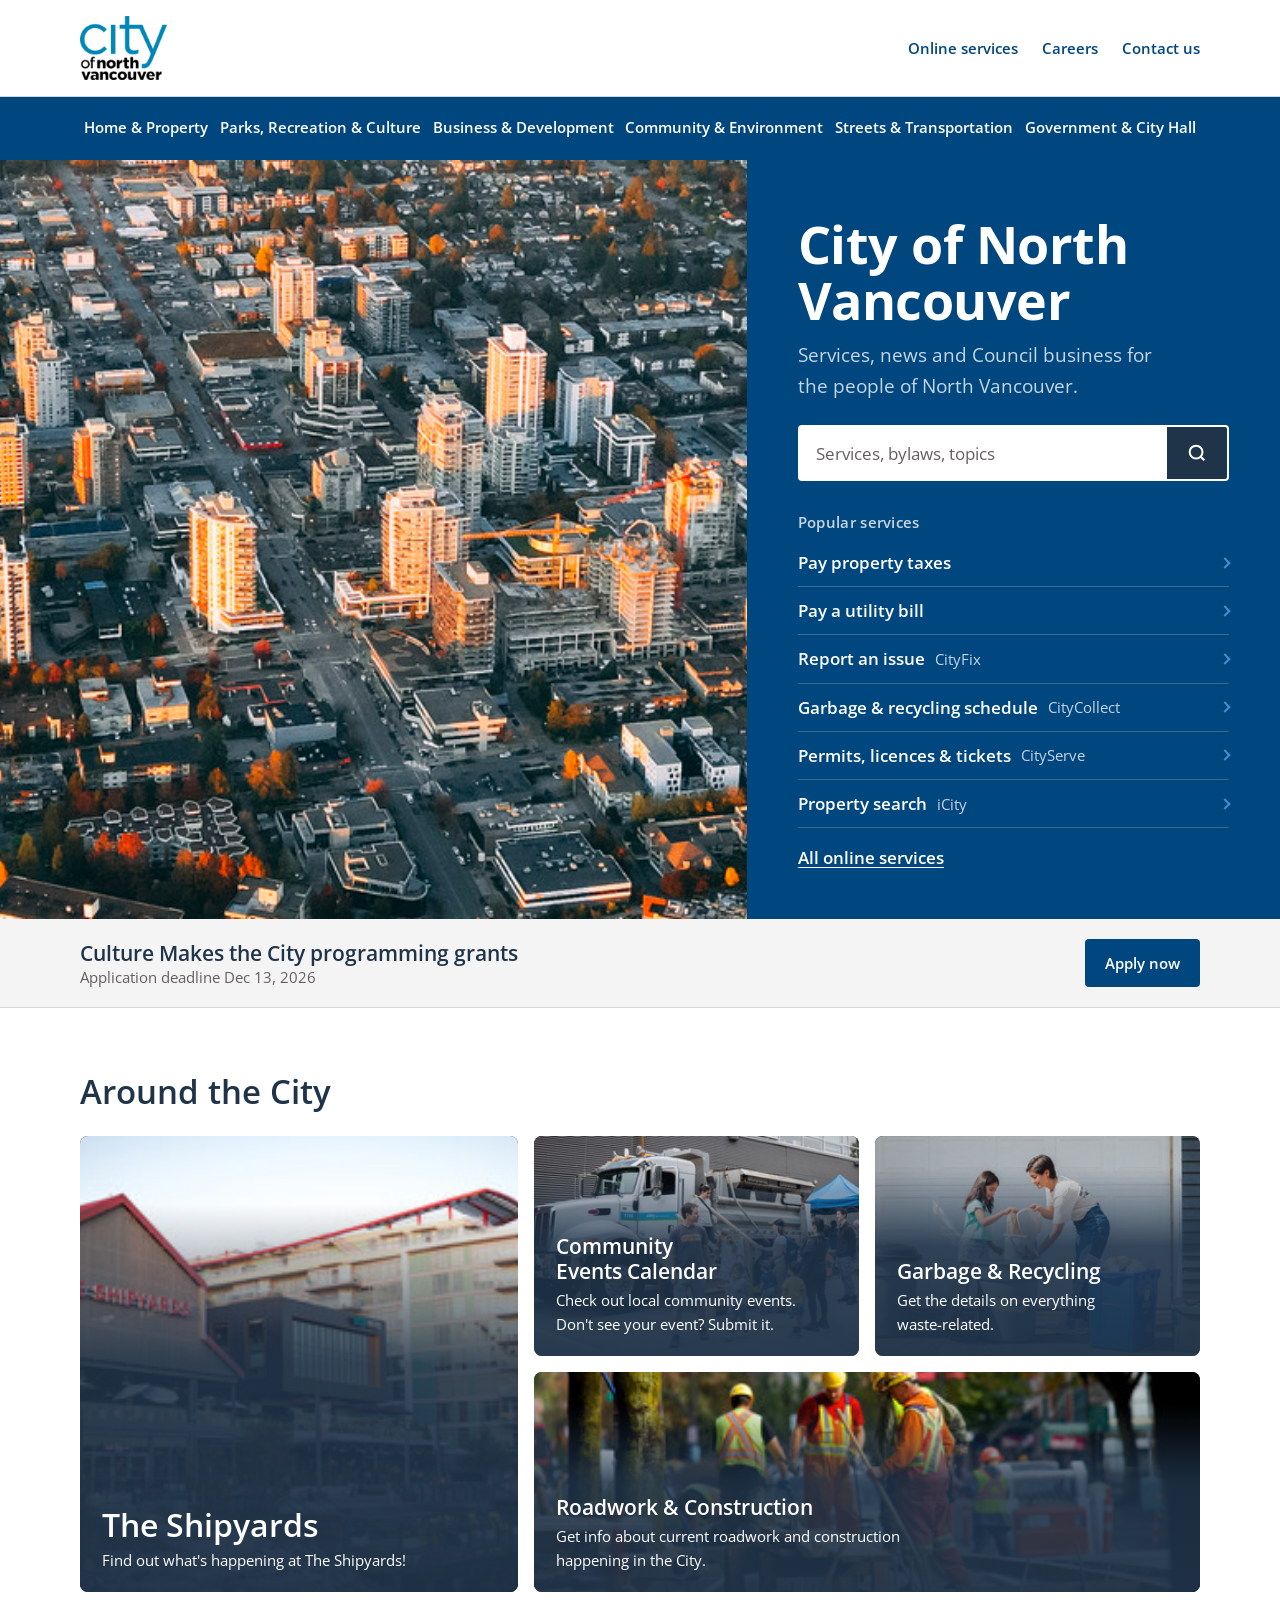
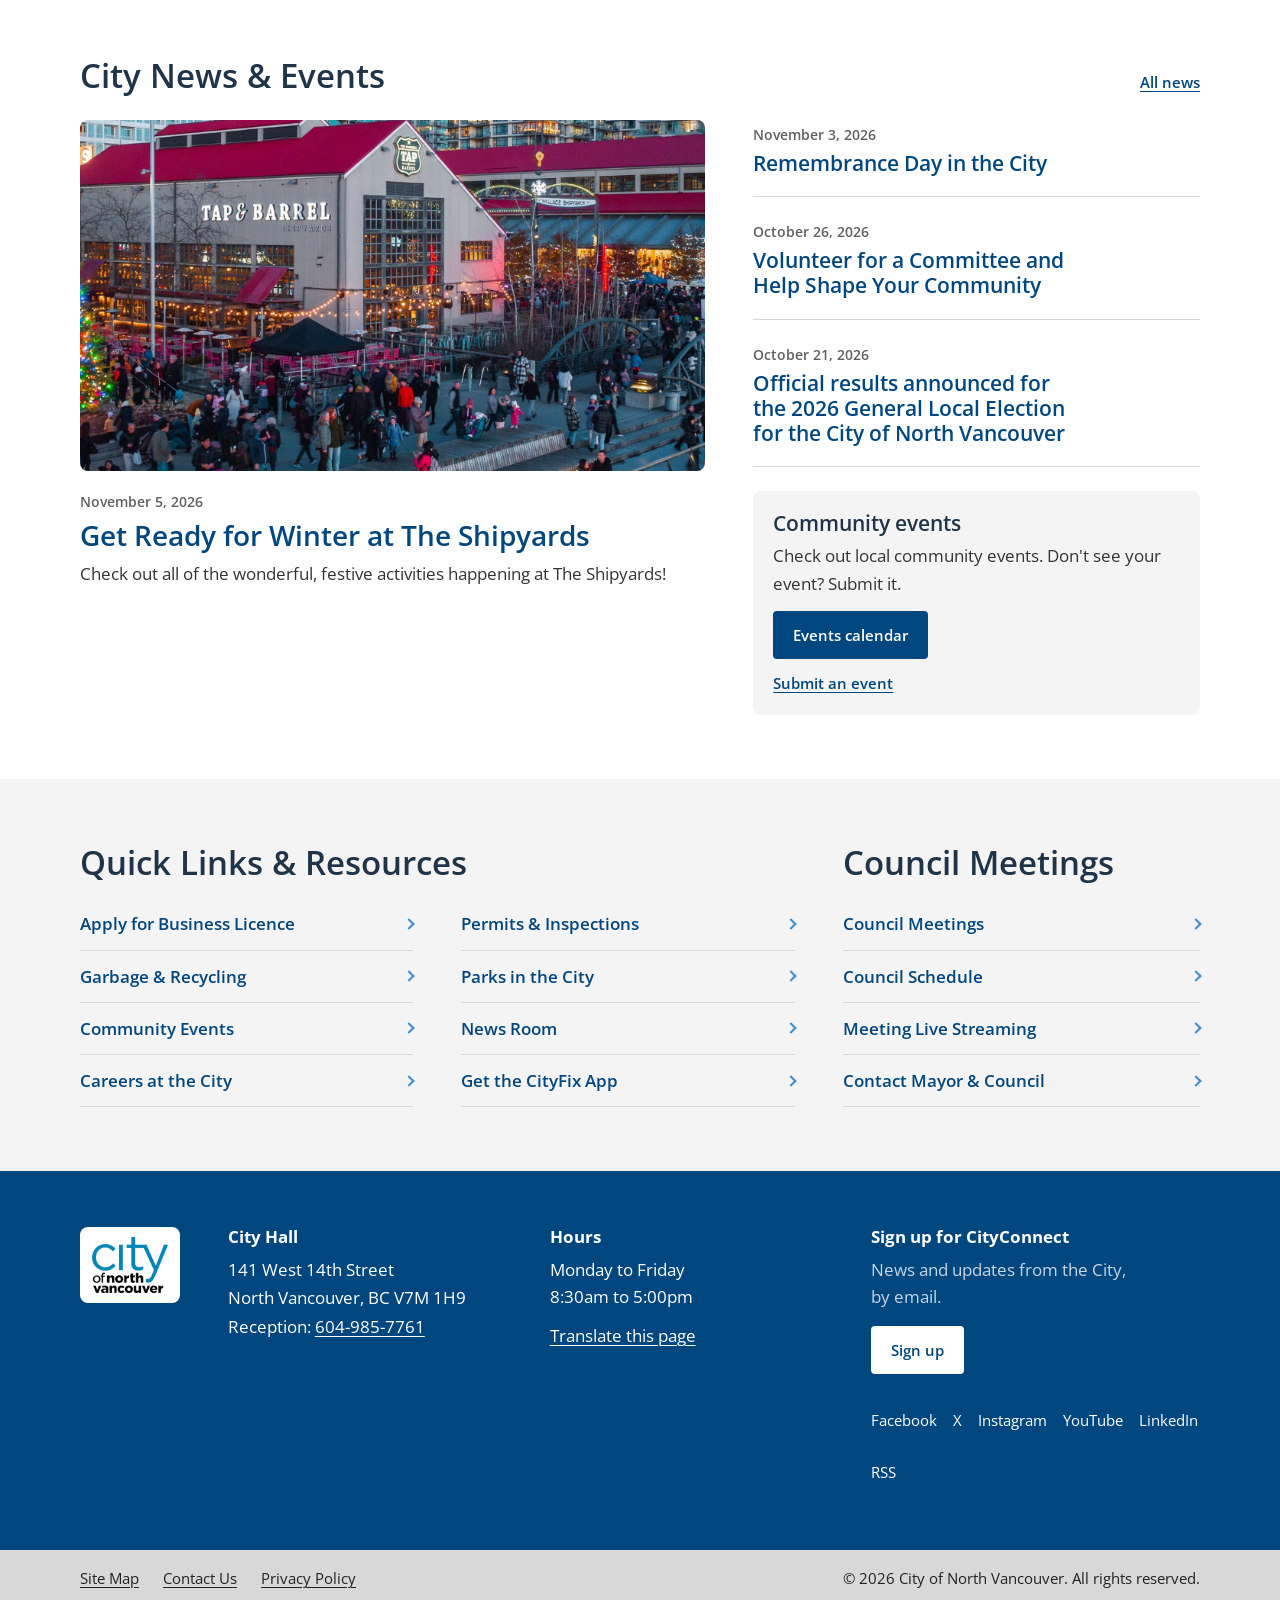
==== prototypes/homepage.html @ 9fcd5dc6 "Homepage refresh prototype, Variant B: the City's own photography at full size (split hero, photo mo" ====
<!DOCTYPE html>
<html lang="en">
<head>
<!-- stardust:provenance
{
  "writtenBy": "stardust:prototype (render via impeccable craft → new-work, established world)",
  "writtenAt": "2026-11-16T21:25:00Z",
  "page": "index",
  "variant": "B",
  "againstDirection": "stardust/direction.md (Active 2026-11-16T21:02:00Z)",
  "againstDesign": "DESIGN-B.md / DESIGN-B.json",
  "shapeBrief": "stardust/prototypes/index-B-shape.md",
  "fidelity": "quick",
  "surprise": "low",
  "capturedSourceLineage": ["header: systemComponents[kind=header]", "hero: #banners slide 3 (aerial)", "featured: #banners slide 1 (grant banner, as text)", "service-router: direction-authorized new (improvement 1)", "around-the-city: #phcontent_0_ctl01_rptFeatures", "news-events: City News & Events list", "links: Quick Links & Resources + Council Meetings", "footer: systemComponents[kind=footer]"],
  "reflexRejectAudit": { "bypassed": "Mode A: Open Sans pinned from the captured surface" },
  "unsourcedContent": [],
  "signatureElements": [],
  "finishReview": { "round": 1, "fixesApplied": ["mobile: services above grants call-out", "single homepage search", "hero 420px"] },
  "copyCadenceBypass": { "rules": ["em-dash-overuse"], "basis": "grant call-out and footer copy are captured-verbatim" }
}
-->
<meta charset="UTF-8">
<meta name="viewport" content="width=device-width, initial-scale=1">
<title>City of North Vancouver</title>
<link rel="icon" href="[data-uri]">
<meta name="description" content="Official website of the City of North Vancouver, British Columbia, Canada.">
<link rel="preconnect" href="https://fonts.googleapis.com">
<link rel="preconnect" href="https://fonts.gstatic.com" crossorigin>
<link rel="stylesheet" href="https://fonts.googleapis.com/css2?family=Open+Sans:wght@400;600;700&display=swap">
<style>
:root {
  --heading-font-family: 'Open Sans', 'Helvetica Neue', Arial, sans-serif;
  --body-font-family: 'Open Sans', 'Helvetica Neue', Arial, sans-serif;
  --heading-xxl: 52px;
  --heading-xl: 41.5px;
  --heading-lg: 33px;
  --heading-md: 21px;
  --body: 17px;
  --body-sm: 15px;
  --line-height-heading: 1.2;
  --line-height-body: 1.6;
  --color-bg: #ffffff;
  --color-fg: #333333;
  --color-accent: #00467f;
  --spacing-xs: 4px;
  --spacing-sm: 8px;
  --spacing-md: 16px;
  --spacing-lg: 24px;
  --spacing-xl: 48px;
  --spacing-2xl: 64px;
  --section-padding: 64px;
  --max-width: 1200px;
  --radius: 8px;

  --cnv-blue: #438ece;
  --cnv-navy: #00467f;
  --ink: #1f3349;
  --muted: #645f5f;
  --rule: #d8d8d8;
  --mist: #f4f4f4;
  --harbour: #c7d6e3;
  --radius-sm: 4px;
  --gutter: clamp(16px, 4vw, 40px);
  --shadow-card: 0 1px 2px rgb(31 51 73 / 0.08), 0 6px 20px rgb(31 51 73 / 0.08);
  --focus: 3px solid #438ece;
}

*, *::before, *::after { box-sizing: border-box; }
html { -webkit-text-size-adjust: 100%; }
body {
  margin: 0;
  font-family: var(--body-font-family);
  font-size: var(--body);
  line-height: var(--line-height-body);
  color: var(--color-fg);
  background: var(--color-bg);
}
img { max-width: 100%; height: auto; display: block; }
a { color: var(--cnv-navy); text-underline-offset: 3px; text-decoration-thickness: 1px; }
a:hover { text-decoration-color: var(--cnv-blue); text-decoration-thickness: 2px; }
:focus-visible { outline: var(--focus); outline-offset: 2px; }
h1, h2, h3 { font-family: var(--heading-font-family); color: var(--ink); line-height: var(--line-height-heading); margin: 0; text-wrap: balance; }
h2 { font-size: clamp(28px, 1.4rem + 1.4vw, var(--heading-lg)); font-weight: 600; }
h3 { font-size: clamp(19px, 1.1rem + 0.4vw, var(--heading-md)); font-weight: 600; }
p { margin: 0; text-wrap: pretty; }
.wrap { max-width: var(--max-width); margin: 0 auto; padding: 0 var(--gutter); }
.visually-hidden { position: absolute; width: 1px; height: 1px; overflow: hidden; clip: rect(0 0 0 0); white-space: nowrap; }

.ds-nav-burger { display: none; }
.featured-m { display: none; }

/* skip link */
.skip { position: absolute; left: 16px; top: -60px; background: var(--cnv-navy); color: #fff; padding: 12px 16px; border-radius: var(--radius-sm); z-index: 10; font-weight: 600; }
.skip:focus { top: 12px; }

/* header */
.masthead { border-bottom: 1px solid var(--rule); }
.masthead .wrap { display: flex; align-items: center; gap: var(--spacing-lg); min-height: 96px; }
.logo img { height: 64px; width: auto; }
.masthead-search { flex: 1; max-width: 420px; margin-left: auto; display: flex; }
.masthead-search input { flex: 1; min-width: 0; height: 44px; border: 1px solid #8a8a8a; border-right: 0; border-radius: var(--radius-sm) 0 0 var(--radius-sm); padding: 0 14px; font: inherit; font-size: 16px; color: var(--ink); }
.masthead-search button, .search-big button { border: 0; background: var(--cnv-navy); color: #fff; width: 48px; border-radius: 0 var(--radius-sm) var(--radius-sm) 0; display: grid; place-items: center; cursor: pointer; }
.masthead-search button:hover, .search-big button:hover { background: var(--ink); }
.utility { display: flex; gap: var(--spacing-lg); list-style: none; margin: 0 0 0 auto; padding: 0; font-size: var(--body-sm); font-weight: 600; }
.utility a { text-decoration: none; }
.utility a:hover { text-decoration: underline; }
.navbar { background: var(--cnv-navy); }
.navbar ul { list-style: none; margin: 0 auto; padding: 0 var(--gutter); max-width: var(--max-width); display: flex; justify-content: space-between; }
.navbar a { display: block; color: #fff; text-decoration: none; font-size: 15px; font-weight: 600; padding: 18px 4px; border-bottom: 3px solid transparent; }
.navbar a:hover, .navbar a:focus-visible { border-bottom-color: var(--cnv-blue); }
.navbar a:focus-visible { outline-color: #fff; outline-offset: -3px; }

/* hero */
.hero { position: relative; min-height: 420px; display: grid; align-items: end; color: #fff; isolation: isolate; }
.hero > img { position: absolute; inset: 0; width: 100%; height: 100%; object-fit: cover; z-index: -2; }
.hero::before { content: ""; position: absolute; inset: 0; z-index: -1; background: linear-gradient(90deg, rgb(31 51 73 / 0.92) 0%, rgb(31 51 73 / 0.78) 38%, rgb(31 51 73 / 0.1) 75%), linear-gradient(0deg, rgb(31 51 73 / 0.55), transparent 45%); }
.hero .wrap { width: 100%; padding-block: 72px 48px; display: grid; grid-template-columns: minmax(0, 600px) 1fr; gap: var(--spacing-xl); align-items: end; }
.hero h1 { color: #fff; font-size: clamp(36px, 1.4rem + 3.6vw, var(--heading-xxl)); font-weight: 700; letter-spacing: -0.01em; line-height: 1.08; }
.hero .lede { font-size: 21px; line-height: 1.5; margin-top: var(--spacing-md); max-width: 34ch; }
.featured { justify-self: end; background: #fff; color: var(--color-fg); border-radius: var(--radius); padding: var(--spacing-lg); max-width: 360px; box-shadow: var(--shadow-card); }
.featured h2 { font-size: 21px; }
.featured p { margin-top: var(--spacing-sm); font-size: var(--body-sm); color: var(--muted); }
.btn { display: inline-flex; align-items: center; gap: 8px; min-height: 48px; padding: 12px 20px; background: var(--cnv-navy); color: #fff; font-weight: 600; font-size: 15px; text-decoration: none; border-radius: var(--radius-sm); }
.btn:hover { background: var(--ink); color: #fff; text-decoration: none; }
.featured .btn { margin-top: var(--spacing-md); }

/* sections */
.section { padding-block: var(--section-padding); }
.section-head { display: flex; align-items: baseline; justify-content: space-between; gap: var(--spacing-md); margin-bottom: var(--spacing-lg); flex-wrap: wrap; }
.section-head a { font-weight: 600; font-size: var(--body-sm); }

/* service router */
.services { padding-bottom: 32px; }
.services-grid { display: grid; grid-template-columns: minmax(0, 5fr) minmax(0, 7fr); gap: var(--spacing-xl); align-items: start; }
.services h2 { font-size: clamp(28px, 1.4rem + 1.4vw, var(--heading-lg)); }
.services .intro { margin-top: var(--spacing-sm); color: var(--muted); }
.search-big { display: flex; margin-top: var(--spacing-lg); }
.search-big label { display: block; }
.search-big input { flex: 1; min-width: 0; height: 56px; border: 2px solid var(--cnv-navy); border-right: 0; border-radius: var(--radius-sm) 0 0 var(--radius-sm); padding: 0 16px; font: inherit; color: var(--ink); }
.search-big input::placeholder { color: var(--muted); }
.search-big button { width: 64px; }
.all-services { display: inline-block; margin-top: var(--spacing-md); font-weight: 600; }
.tiles { list-style: none; margin: 0; padding: 0; display: grid; grid-template-columns: repeat(3, minmax(0, 1fr)); gap: 12px; }
.tiles a { display: flex; flex-direction: column; gap: 10px; height: 100%; min-height: 112px; padding: 16px; border: 1px solid var(--rule); border-radius: var(--radius); text-decoration: none; color: var(--ink); font-weight: 600; line-height: 1.35; transition: border-color .15s ease-out, box-shadow .15s ease-out; }
.tiles a:hover { border-color: var(--cnv-blue); box-shadow: var(--shadow-card); }
.tiles svg { width: 32px; height: 32px; stroke: var(--cnv-blue); flex: none; }
.tiles small { display: block; font-weight: 400; color: var(--muted); font-size: 14px; margin-top: 2px; }

/* cards */
.cards { list-style: none; margin: 0; padding: 0; display: grid; grid-template-columns: repeat(4, minmax(0, 1fr)); gap: var(--spacing-lg); }
.card { position: relative; }
.card img { aspect-ratio: 3 / 2; width: 100%; object-fit: cover; border-radius: var(--radius); }
.card h3 { margin-top: var(--spacing-md); }
.card h3 a { text-decoration: none; color: var(--ink); }
.card h3 a::after { content: ""; position: absolute; inset: 0; }
.card:hover h3 a { text-decoration: underline; text-decoration-color: var(--cnv-blue); }
.card:hover img { filter: brightness(1.05); }
.card p { margin-top: 6px; font-size: var(--body-sm); color: var(--muted); }
.card:has(a:focus-visible) { outline: var(--focus); outline-offset: 6px; border-radius: var(--radius); }
.card a:focus-visible { outline: none; }

/* news */
.news-grid { display: grid; grid-template-columns: minmax(0, 2fr) minmax(0, 1fr); gap: var(--spacing-xl); }
.news { list-style: none; margin: 0; padding: 0; }
.news li { padding-block: 20px; border-top: 1px solid var(--rule); }
.news li:last-child { border-bottom: 1px solid var(--rule); }
.news time { font-size: 14px; color: var(--muted); font-weight: 600; }
.news h3 { margin-top: 4px; }
.news h3 a { text-decoration: none; }
.news h3 a:hover { text-decoration: underline; text-decoration-color: var(--cnv-blue); }
.news p { margin-top: 6px; color: var(--color-fg); }
.events { background: var(--mist); border-radius: var(--radius); padding: var(--spacing-lg); align-self: start; }
.events img { aspect-ratio: 3 / 2; object-fit: cover; border-radius: var(--radius-sm); margin-bottom: var(--spacing-md); }
.events p { margin-top: var(--spacing-sm); }
.events .btn { margin-top: var(--spacing-md); }
.events .secondary { display: block; margin-top: 12px; font-weight: 600; font-size: var(--body-sm); }

/* links band */
.links { background: var(--mist); }
.links-grid { display: grid; grid-template-columns: minmax(0, 2fr) minmax(0, 1fr); gap: var(--spacing-xl); }
.linklist { list-style: none; margin: var(--spacing-md) 0 0; padding: 0; display: grid; gap: 0 var(--spacing-xl); }
.linklist.two { grid-template-columns: 1fr 1fr; }
.linklist a { display: flex; justify-content: space-between; align-items: center; gap: 12px; padding: 12px 0; border-bottom: 1px solid var(--rule); text-decoration: none; font-weight: 600; min-height: 48px; }
.linklist a::after { content: ""; width: 8px; height: 8px; border-right: 2px solid var(--cnv-blue); border-top: 2px solid var(--cnv-blue); transform: rotate(45deg); flex: none; }
.linklist a:hover { text-decoration: underline; text-decoration-color: var(--cnv-blue); }

/* footer */
.site-footer { background: var(--cnv-navy); color: #fff; }
.site-footer a { color: #fff; }
.footer-main { display: grid; grid-template-columns: auto 1fr 1fr 1.2fr; gap: var(--spacing-xl); padding-block: 56px; align-items: start; }
.footer-logo { background: #fff; border-radius: var(--radius); padding: 10px 12px; display: inline-block; }
.footer-logo img { height: 56px; width: auto; }
.site-footer h2 { color: #fff; font-size: 17px; font-weight: 700; margin-bottom: var(--spacing-sm); }
.site-footer address { font-style: normal; line-height: 1.7; }
.site-footer .harbour { color: var(--harbour); }
.cityconnect p { margin-bottom: var(--spacing-md); color: var(--harbour); }
.site-footer .btn-light { background: #fff; color: var(--cnv-navy); }
.site-footer .btn-light:hover { background: var(--harbour); color: var(--ink); }
.social { list-style: none; margin: var(--spacing-lg) 0 0; padding: 0; display: flex; flex-wrap: wrap; gap: 8px 16px; font-size: var(--body-sm); }
.social a { text-decoration: none; display: inline-flex; min-height: 44px; align-items: center; }
.social a:hover { text-decoration: underline; }
.legal { background: var(--rule); color: #222; font-size: var(--body-sm); }
.legal .wrap { display: flex; justify-content: space-between; gap: var(--spacing-md); flex-wrap: wrap; padding-block: 16px; }
.legal ul { list-style: none; margin: 0; padding: 0; display: flex; gap: var(--spacing-lg); flex-wrap: wrap; }
.legal a { color: #222; }

/* ===== Variant B: photography-led composition ===== */
.hero-split { display: grid; grid-template-columns: minmax(0, 7fr) minmax(0, 5fr); min-height: 600px; }
.hero-photo { margin: 0; position: relative; overflow: hidden; }
.hero-photo img { position: absolute; inset: 0; width: 100%; height: 100%; object-fit: cover; object-position: 55% 50%; }
.hero-panel { background: var(--cnv-navy); color: #fff; padding: 56px clamp(24px, 4vw, 64px) 48px; display: flex; flex-direction: column; }
.hero-panel h1 { color: #fff; font-size: clamp(34px, 1.2rem + 2.8vw, var(--heading-xxl)); font-weight: 700; letter-spacing: -0.01em; line-height: 1.08; }
.hero-panel .lede { margin-top: 12px; font-size: 19px; color: var(--harbour); max-width: 34ch; }
.search-big.on-navy input { border-color: #fff; }
.search-big.on-navy button { background: var(--ink); box-shadow: inset 0 0 0 2px #fff; }
.search-big.on-navy button:hover { background: #000; }
.hero-panel a:focus-visible, .hero-panel button:focus-visible, .hero-panel input:focus-visible { outline-color: #fff; }
.panel-h { color: var(--harbour); font-size: 15px; font-weight: 600; letter-spacing: 0.02em; margin-top: 32px; }
.panel-list { list-style: none; margin: 8px 0 0; padding: 0; }
.panel-list a { display: flex; align-items: center; gap: 10px; min-height: 48px; padding: 10px 0; border-bottom: 1px solid rgb(255 255 255 / 0.2); color: #fff; text-decoration: none; font-weight: 600; }
.panel-list a::after { content: ""; margin-left: auto; width: 8px; height: 8px; border-right: 2px solid var(--cnv-blue); border-top: 2px solid var(--cnv-blue); transform: rotate(45deg); flex: none; }
.panel-list a:hover { text-decoration: underline; }
.panel-list span { font-weight: 400; color: var(--harbour); font-size: 15px; }
.panel-all { color: #fff; margin-top: 16px; font-weight: 600; }
.featured-band { background: var(--mist); border-bottom: 1px solid var(--rule); }
.featured-band .wrap { display: flex; align-items: center; justify-content: space-between; gap: var(--spacing-lg); padding-block: 20px; flex-wrap: wrap; }
.featured-band h2 { font-size: 21px; }
.featured-band h2 span { display: block; font-size: 15px; font-weight: 400; color: var(--muted); margin-top: 2px; }
.mosaic { list-style: none; margin: 0; padding: 0; display: grid; grid-template-columns: 1.35fr 1fr 1fr; grid-template-rows: repeat(2, minmax(220px, auto)); gap: 16px; }
.tile { position: relative; border-radius: var(--radius); overflow: hidden; background: var(--ink); min-height: 220px; display: flex; align-items: flex-end; isolation: isolate; }
.tile-lg { grid-row: span 2; }
.tile:nth-child(4) { grid-column: 2 / span 2; }
.tile img { position: absolute; inset: 0; width: 100%; height: 100%; object-fit: cover; z-index: -2; transition: transform .6s cubic-bezier(0.16, 1, 0.3, 1); }
.tile::before { content: ""; position: absolute; inset: 0; z-index: -1; background: linear-gradient(0deg, rgb(31 51 73 / 0.94) 0%, rgb(31 51 73 / 0.86) 50%, rgb(31 51 73 / 0) 85%); }
.tile:hover img { transform: scale(1.04); }
.tile-text { position: relative; padding: 20px 22px; color: #fff; max-width: 46ch; }
.tile h3 { color: #fff; }
.tile-lg h3 { font-size: clamp(24px, 1.2rem + 1vw, 33px); }
.tile h3 a { color: #fff; text-decoration: none; }
.tile h3 a::after { content: ""; position: absolute; inset: 0; }
.tile:hover h3 a { text-decoration: underline; }
.tile p { margin-top: 4px; font-size: 15px; color: #fff; }
.tile:has(a:focus-visible) { outline: var(--focus); outline-offset: 4px; }
.tile a:focus-visible { outline: none; }
.news-b { display: grid; grid-template-columns: minmax(0, 7fr) minmax(0, 5fr); gap: var(--spacing-xl); }
.lead img { aspect-ratio: 16 / 9; width: 100%; object-fit: cover; border-radius: var(--radius); margin-bottom: 16px; }
.lead time, .news-b time { font-size: 14px; color: var(--muted); font-weight: 600; }
.lead h3 { font-size: clamp(24px, 1.2rem + 0.8vw, 28px); margin-top: 4px; }
.lead h3 a { text-decoration: none; }
.lead h3 a:hover { text-decoration: underline; text-decoration-color: var(--cnv-blue); }
.lead p { margin-top: 8px; }
.news-side .news li:first-child { padding-top: 0; border-top: 0; }
.events-b { margin-top: 24px; padding: 20px; background: var(--mist); border-radius: var(--radius); }
.events-b p { margin-top: 6px; }
.events-b .btn { margin-top: 14px; }
.events-b .secondary { display: block; margin-top: 12px; font-weight: 600; font-size: var(--body-sm); }
.links-b { display: grid; grid-template-columns: minmax(0, 2fr) minmax(0, 1fr); gap: var(--spacing-xl); }
@media (max-width: 1024px) {
  .hero-split { grid-template-columns: 1fr 1fr; }
}
@media (max-width: 899px) {
  .hero-split { grid-template-columns: 1fr; min-height: 0; }
  .hero-photo { aspect-ratio: 16 / 9; }
  .mosaic { grid-template-columns: 1fr 1fr; grid-template-rows: none; }
  .tile-lg { grid-row: auto; grid-column: 1 / -1; min-height: 300px; }
  .tile:nth-child(4) { grid-column: auto; }
  .news-b, .links-b { grid-template-columns: 1fr; }
}
@media (max-width: 599px) {
  .hero-photo { aspect-ratio: auto; height: 220px; }
  .hero-panel { padding: 32px var(--gutter); }
  .mosaic { grid-template-columns: 1fr; }
  .tile, .tile-lg { min-height: 240px; }
}

/* tablet */
@media (max-width: 1024px) {
  .cards { grid-template-columns: repeat(2, minmax(0, 1fr)); }
  .services-grid { grid-template-columns: 1fr; gap: var(--spacing-lg); }
  .footer-main { grid-template-columns: 1fr 1fr; }
}
@media (max-width: 899px) {
  :root { --section-padding: 48px; }
  .masthead .wrap { min-height: 72px; flex-wrap: wrap; }
  .logo img { height: 52px; }
  .utility, .masthead-search { display: none; }
  .ds-nav-burger { display: inline-flex; margin-left: auto; align-items: center; gap: 8px; min-height: 44px; padding: 8px 14px; border: 2px solid var(--cnv-navy); background: #fff; color: var(--cnv-navy); font: 600 15px var(--body-font-family); border-radius: var(--radius-sm); cursor: pointer; }
  .navbar { display: none; }
  .navbar.is-open { display: block; }
  .navbar ul { flex-direction: column; padding: 0; }
  .navbar a { padding: 14px var(--gutter); border-bottom: 1px solid rgb(255 255 255 / 0.15); }
  .navbar .utility-m { display: block; }
  .hero .wrap { grid-template-columns: 1fr; }
  .featured { justify-self: start; }
  .news-grid, .links-grid { grid-template-columns: 1fr; }
}
.navbar .utility-m { display: none; }
.navbar .utility-m a { font-weight: 400; background: rgb(0 0 0 / 0.15); }
/* phone */
@media (max-width: 599px) {
  :root { --section-padding: 40px; }
  .hero { min-height: 0; }
  .hero::before { background: linear-gradient(0deg, rgb(31 51 73 / 0.95) 0%, rgb(31 51 73 / 0.82) 55%, rgb(31 51 73 / 0.35) 100%); }
  .hero .wrap { padding-block: 120px 32px; }
  .hero .lede { font-size: 18px; }
  .hero .featured { display: none; }
  .featured-m { display: block; background: var(--mist); padding-block: 24px; }
  .featured-m h2 { font-size: 21px; }
  .featured-m p { margin-top: 4px; color: var(--muted); font-size: var(--body-sm); }
  .featured-m .btn { margin-top: 12px; }
  .tiles { grid-template-columns: 1fr 1fr; }
  .tiles a { min-height: 0; }
  .cards { grid-template-columns: 1fr; gap: 0; }
  .card { display: grid; grid-template-columns: 112px 1fr; gap: 4px 16px; padding-block: 16px; border-top: 1px solid var(--rule); }
  .card img { grid-row: span 2; aspect-ratio: 1; }
  .card h3 { margin-top: 0; }
  .card p { margin-top: 0; }
  .linklist.two { grid-template-columns: 1fr; }
  .footer-main { grid-template-columns: 1fr; gap: var(--spacing-lg); }
}
@media (max-width: 359px) {
  .tiles { grid-template-columns: 1fr; }
}
@media (prefers-reduced-motion: reduce) {
  * { transition: none !important; }
}
</style>
</head>
<body>
<!--
THESIS: North Vancouver's own photographs carry the homepage; refuses the thumbnail-strip municipal portal.
OWN-WORLD: CNV navy panel meeting a full-height photograph, white page, captioned photo mosaic on ink scrims, CNV blue chevrons and focus, Open Sans 1.25 scale.
STORY: Visitor sees the city, acts in the navy panel (search + six services), sees the grants deadline, explores places at large scale, reads the lead story, then links and Council.
FIRST VIEWPORT: Split 7/5 — aerial photo left at full height, navy panel right with h1, search and the Popular services list; grants band at the fold.
FORM: Photography re-foregrounding (Variant B, brief-pinned by stardust direction; no concept roll). Seed key: n/a (brief-pinned).
FINISH: unreviewed and undocumented is unfinished; this build ends with the finish review, the verdict, and DESIGN.md
-->
<a class="skip" href="#main">Skip to main content</a>

<header data-section="header" data-intent="navigate" data-layout="full-width" data-nav-collapse="hamburger">
  <div class="masthead">
    <div class="wrap">
      <a class="logo" href="/"><img src="logo.png" alt="City of North Vancouver home" width="115" height="85"></a>
      <ul class="utility">
        <li><a href="/city-hall/online-services">Online services</a></li>
        <li><a href="/city-hall/careers">Careers</a></li>
        <li><a href="/city-hall/contact">Contact us</a></li>
      </ul>
      <button class="ds-nav-burger" type="button" aria-expanded="false" aria-controls="site-nav"><svg width="20" height="20" viewBox="0 0 24 24" fill="none" stroke="currentColor" stroke-width="2.2" aria-hidden="true"><path d="M3 6h18M3 12h18M3 18h18"/></svg>Menu</button>
    </div>
  </div>
  <nav class="navbar" id="site-nav" aria-label="Main">
    <ul>
      <li><a href="/home-property">Home &amp; Property</a></li>
      <li><a href="/parks-recreation">Parks, Recreation &amp; Culture</a></li>
      <li><a href="/business-development">Business &amp; Development</a></li>
      <li><a href="/community-environment">Community &amp; Environment</a></li>
      <li><a href="/streets-transportation">Streets &amp; Transportation</a></li>
      <li><a href="/city-hall">Government &amp; City Hall</a></li>
      <li class="utility-m"><a href="/search">Search</a></li>
      <li class="utility-m"><a href="/city-hall/online-services">Online services</a></li>
      <li class="utility-m"><a href="/city-hall/contact">Contact us</a></li>
    </ul>
  </nav>
</header>

<main id="main">
  <section class="hero-split" data-section="hero" data-intent="orient-and-act" data-layout="split-7-5" aria-labelledby="h1">
    <figure class="hero-photo">
      <img src="media/2023-Aerial-Drone-Shots-of-City-_3__website_homepage_banner_1800x460.jpg" alt="Aerial view of Lonsdale's towers and neighbourhoods at golden hour" width="1800" height="460" fetchpriority="high" loading="eager">
    </figure>
    <div class="hero-panel">
      <h1 id="h1">City of North Vancouver</h1>
      <p class="lede">Services, news and Council business for the people of North Vancouver.</p>
      <form class="search-big on-navy" role="search" action="/search">
        <label class="visually-hidden" for="q-main">Search the City website</label>
        <input id="q-main" name="q" type="search" placeholder="Services, bylaws, topics">
        <button type="submit" aria-label="Search"><svg width="22" height="22" viewBox="0 0 24 24" fill="none" stroke="currentColor" stroke-width="2.2" aria-hidden="true"><circle cx="11" cy="11" r="7"/><path d="m20 20-4-4"/></svg></button>
      </form>
      <h2 class="panel-h" id="services-h">Popular services</h2>
      <ul class="panel-list" aria-labelledby="services-h">
        <li><a href="/home-property/property-taxes">Pay property taxes</a></li>
        <li><a href="/home-property/utility-rates">Pay a utility bill</a></li>
        <li><a href="/city-hall/online-services/cityfix">Report an issue <span>CityFix</span></a></li>
        <li><a href="/city-hall/online-services/citycollect">Garbage &amp; recycling schedule <span>CityCollect</span></a></li>
        <li><a href="/city-hall/online-services/cityserve">Permits, licences &amp; tickets <span>CityServe</span></a></li>
        <li><a href="https://icity.cnv.org/">Property search <span>iCity</span></a></li>
      </ul>
      <a class="panel-all" href="/city-hall/online-services">All online services</a>
    </div>
  </section>

  <section class="featured-band" data-section="featured" data-intent="campaign" data-layout="band" aria-labelledby="featured-h">
    <div class="wrap">
      <h2 id="featured-h">Culture Makes the City programming grants <span>Application deadline Dec 13, 2026</span></h2>
      <a class="btn" href="/community-environment/grants-funding/culture-makes-the-city-grants">Apply now</a>
    </div>
  </section>

  <section class="section" data-section="around-the-city" data-intent="discovery" data-layout="mosaic" data-items="4" aria-labelledby="atc-h">
    <div class="wrap">
      <div class="section-head"><h2 id="atc-h">Around the City</h2></div>
      <ul class="mosaic">
        <li class="tile tile-lg"><img src="media/2020-09-09-Pro-MDW-Shipyards-Scenic-Shot_website_Feature_image_344x198-_1_.jpg" alt="The Shipyards plaza on the waterfront" width="344" height="198" loading="lazy"><div class="tile-text"><h3><a href="/parks-recreation/the-shipyards">The Shipyards</a></h3><p>Find out what's happening at The Shipyards!</p></div></li>
        <li class="tile"><img src="media/2026-05-23-Public-Works-Open-House-Operations-Centre-Trucks-_74__website_Feature_image_344x198.jpg" alt="Families exploring City trucks at the Public Works open house" width="344" height="198" loading="lazy"><div class="tile-text"><h3><a href="/parks-recreation/events">Community Events Calendar</a></h3><p>Check out local community events. Don't see your event? Submit it.</p></div></li>
        <li class="tile"><img src="media/2025-07-Curbside-Collection-_15__website_Feature_image_344x198.jpg" alt="Curbside collection truck picking up green cans" width="344" height="198" loading="lazy"><div class="tile-text"><h3><a href="/home-property/garbage-recycling-green-can">Garbage &amp; Recycling</a></h3><p>Get the details on everything waste-related.</p></div></li>
        <li class="tile"><img src="media/2014-09-Construction-Pro-CBR-Lonsdale-Avenue-Construction-workers-croppedwebsiteFeatureimage344.jpg" alt="Construction crew working on Lonsdale Avenue" width="344" height="198" loading="lazy"><div class="tile-text"><h3><a href="/streets-transportation/streets-sidewalks/roadwork">Roadwork &amp; Construction</a></h3><p>Get info about current roadwork and construction happening in the City.</p></div></li>
      </ul>
    </div>
  </section>

  <section class="section" data-section="news-events" data-intent="inform" data-layout="lead-plus-list" data-items="5" aria-labelledby="news-h" style="padding-top:0">
    <div class="wrap">
      <div class="section-head"><h2 id="news-h">City News &amp; Events</h2><a href="/city-hall/news-room">All news</a></div>
      <div class="news-b">
        <article class="lead">
          <img src="media/2026-SOTS-Homepage-banner.jpg" alt="Crowds gather around the lit tree at The Shipyards" width="1800" height="460" loading="lazy">
          <time datetime="2026-11-05">November 5, 2026</time>
          <h3><a href="/city-hall/news-room/whats-new/2026/11/5/get-ready-for-winter-at-the-shipyards">Get Ready for Winter at The Shipyards</a></h3>
          <p>Check out all of the wonderful, festive activities happening at The Shipyards!</p>
        </article>
        <div class="news-side">
          <ul class="news">
            <li><time datetime="2026-11-03">November 3, 2026</time><h3><a href="/city-hall/news-room/whats-new/2026/11/3/remembrance-day-in-the-city">Remembrance Day in the City</a></h3></li>
            <li><time datetime="2026-10-26">October 26, 2026</time><h3><a href="/city-hall/news-room/whats-new/2026/10/26/volunteer-for-a-committee-and-help-shape-your-community">Volunteer for a Committee and Help Shape Your Community</a></h3></li>
            <li><time datetime="2026-10-21">October 21, 2026</time><h3><a href="/city-hall/news-room/news-releases/2026/10/21/official-results-announced-for-the-2026-general-local-election--for-the-city-of-north-vancouver">Official results announced for the 2026 General Local Election for the City of North Vancouver</a></h3></li>
          </ul>
          <aside class="events-b" aria-labelledby="events-h">
            <h3 id="events-h">Community events</h3>
            <p>Check out local community events. Don't see your event? Submit it.</p>
            <a class="btn" href="/parks-recreation/events">Events calendar</a>
            <a class="secondary" href="/parks-recreation/events">Submit an event</a>
          </aside>
        </div>
      </div>
    </div>
  </section>

  <section class="section links" data-section="links" data-intent="cross-link" data-layout="three-column" data-items="12">
    <div class="wrap links-b">
      <div>
        <h2 id="ql-h">Quick Links &amp; Resources</h2>
        <ul class="linklist two" aria-labelledby="ql-h">
          <li><a href="/business-development/business-licences">Apply for Business Licence</a></li>
          <li><a href="/business-development/permits-inspections">Permits &amp; Inspections</a></li>
          <li><a href="/home-property/garbage-recycling-green-can">Garbage &amp; Recycling</a></li>
          <li><a href="/parks-recreation/parks-greenways/parks">Parks in the City</a></li>
          <li><a href="/parks-recreation/events">Community Events</a></li>
          <li><a href="/city-hall/news-room">News Room</a></li>
          <li><a href="/city-hall/careers">Careers at the City</a></li>
          <li><a href="/city-hall/online-services/cityfix">Get the CityFix App</a></li>
        </ul>
      </div>
      <div>
        <h2 id="cm-h">Council Meetings</h2>
        <ul class="linklist" aria-labelledby="cm-h">
          <li><a href="/city-hall/council-meetings">Council Meetings</a></li>
          <li><a href="/city-hall/council-meetings">Council Schedule</a></li>
          <li><a href="/city-hall/council-meetings/council-meeting-live-streaming">Meeting Live Streaming</a></li>
          <li><a href="/city-hall/mayor-council">Contact Mayor &amp; Council</a></li>
        </ul>
      </div>
    </div>
  </section>
</main>

<footer class="site-footer" data-section="footer" data-intent="contact" data-layout="full-width">
  <div class="wrap footer-main">
    <a class="footer-logo" href="/"><img src="logo.png" alt="City of North Vancouver home" width="115" height="85" loading="lazy"></a>
    <div>
      <h2>City Hall</h2>
      <address>141 West 14th Street<br>North Vancouver, BC V7M 1H9<br>Reception: <a href="tel:+16049857761">604-985-7761</a></address>
    </div>
    <div>
      <h2>Hours</h2>
      <p>Monday to Friday<br>8:30am to 5:00pm</p>
      <p style="margin-top:12px"><a href="/google-translate-disclaimer">Translate this page</a></p>
    </div>
    <div class="cityconnect">
      <h2>Sign up for CityConnect</h2>
      <p>News and updates from the City, by email.</p>
      <a class="btn btn-light" href="/city-hall/news-room/cityconnect-subscription">Sign up</a>
      <ul class="social" aria-label="City of North Vancouver on social media">
        <li><a href="https://www.facebook.com/CityOfNorthVancouver">Facebook</a></li>
        <li><a href="https://twitter.com/CityOfNorthVan">X</a></li>
        <li><a href="https://www.instagram.com/CityOfNorthVancouver/">Instagram</a></li>
        <li><a href="https://www.youtube.com/user/CityOfNorthVancouver">YouTube</a></li>
        <li><a href="https://www.linkedin.com/company/city-of-north-vancouver">LinkedIn</a></li>
        <li><a href="/rss">RSS</a></li>
      </ul>
    </div>
  </div>
  <div class="legal">
    <div class="wrap">
      <ul>
        <li><a href="/sitemap">Site Map</a></li>
        <li><a href="/city-hall/contact">Contact Us</a></li>
        <li><a href="/privacy-policy">Privacy Policy</a></li>
      </ul>
      <p>© 2026 City of North Vancouver. All rights reserved.</p>
    </div>
  </div>
</footer>
<script>
{const b=document.querySelector('.ds-nav-burger'),n=document.getElementById('site-nav');
b.addEventListener('click',()=>{const o=b.getAttribute('aria-expanded')==='true';b.setAttribute('aria-expanded',String(!o));n.classList.toggle('is-open',!o);});
document.addEventListener('keydown',e=>{if(e.key==='Escape'&&n.classList.contains('is-open')){n.classList.remove('is-open');b.setAttribute('aria-expanded','false');b.focus();}});}
</script>
</body>
</html>
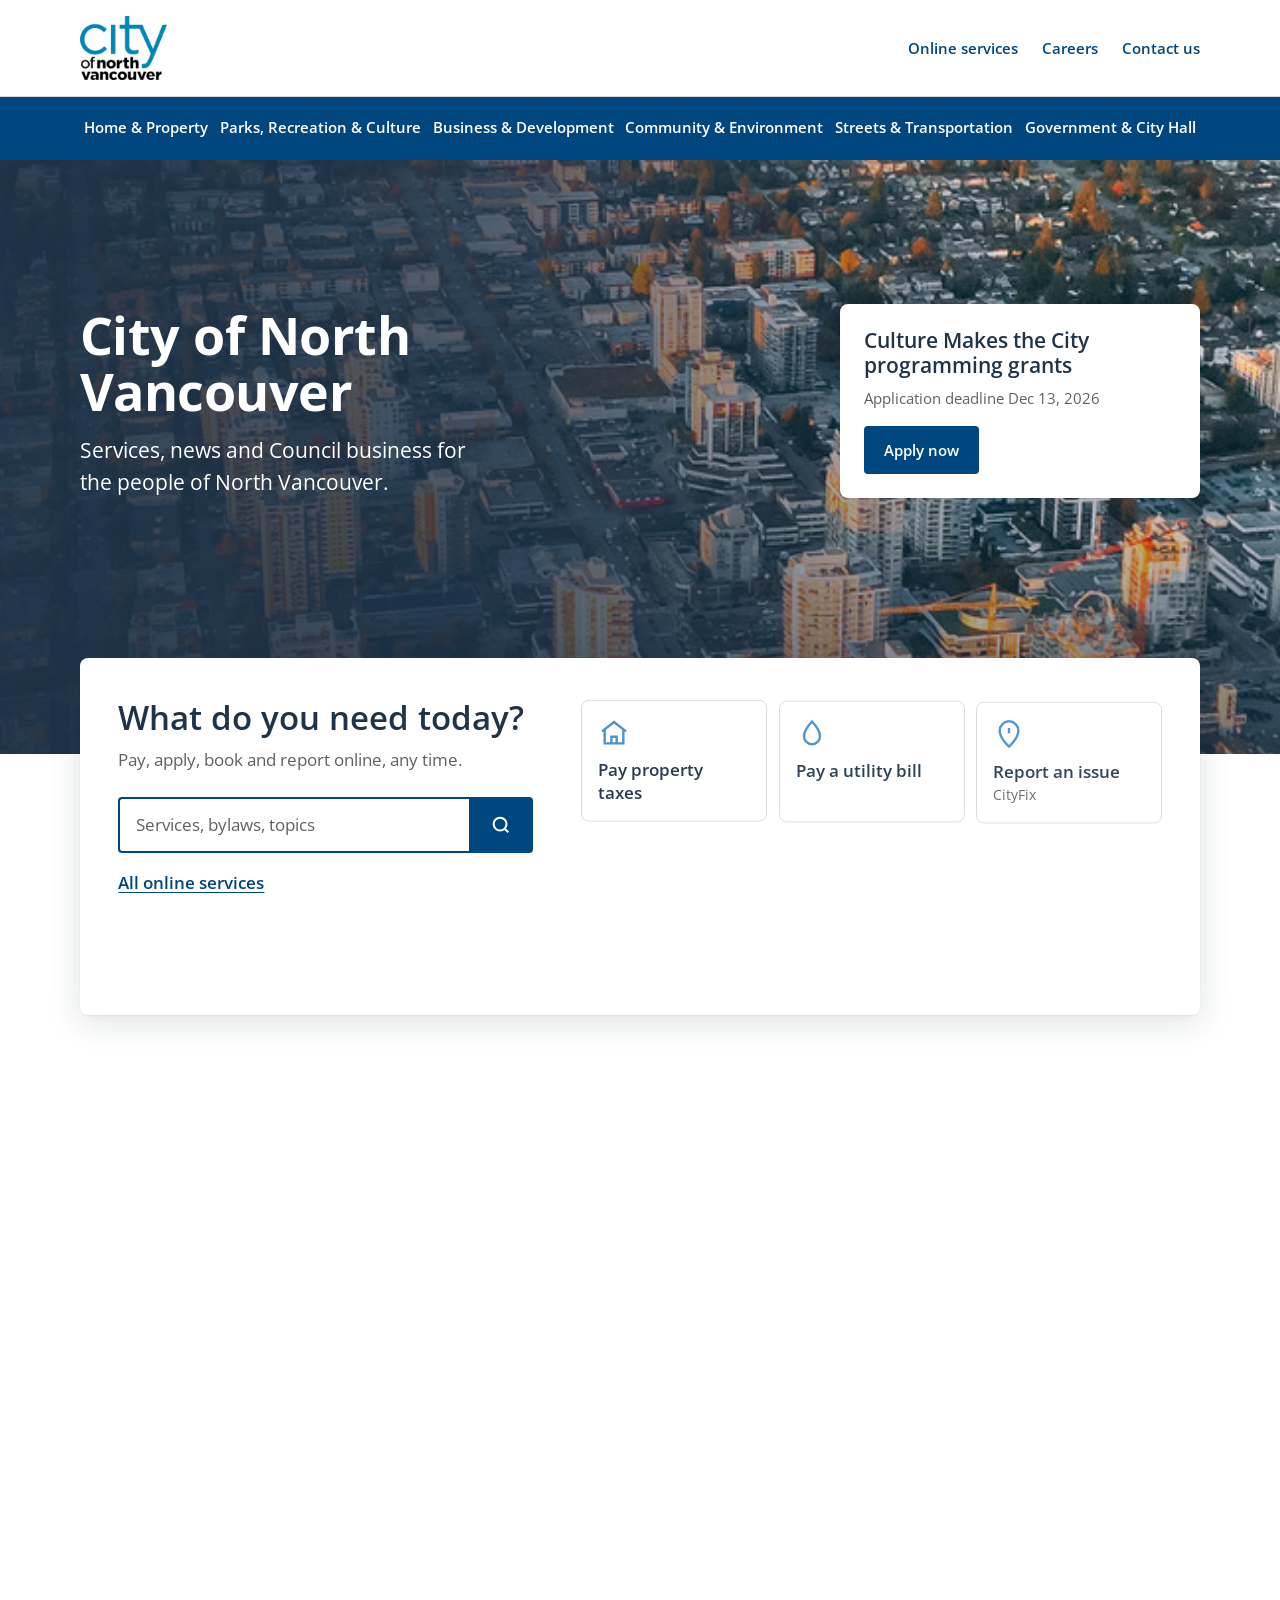
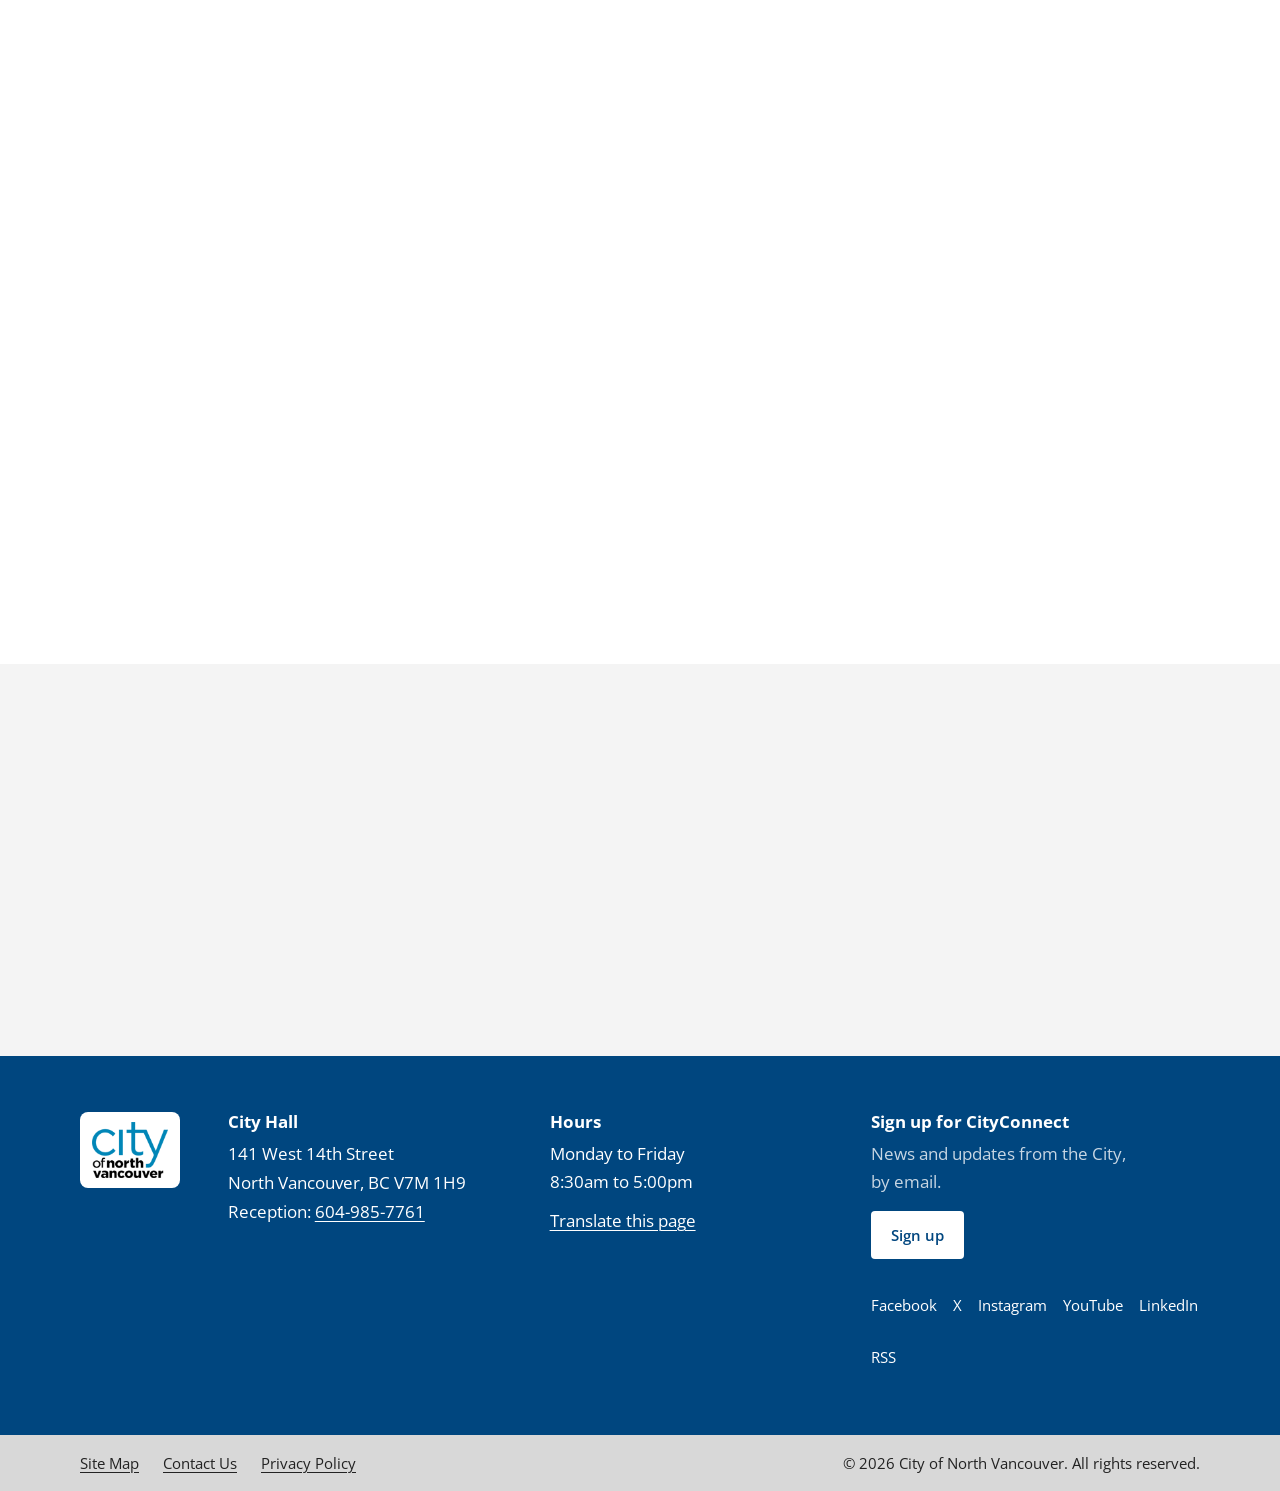
==== commit 3ce36b37: "Homepage refresh prototype, Variant C: Variant A plus arrival motion (photo settle, rising services " ====
--- a/prototypes/homepage.html
+++ b/prototypes/homepage.html
@@ -6,12 +6,13 @@
   "writtenBy": "stardust:prototype (render via impeccable craft → new-work, established world)",
   "writtenAt": "2026-11-16T21:25:00Z",
   "page": "index",
-  "variant": "B",
+  "variant": "C",
   "againstDirection": "stardust/direction.md (Active 2026-11-16T21:02:00Z)",
-  "againstDesign": "DESIGN-B.md / DESIGN-B.json",
-  "shapeBrief": "stardust/prototypes/index-B-shape.md",
+  "againstDesign": "DESIGN-C.md / DESIGN-C.json",
+  "shapeBrief": "stardust/prototypes/index-C-shape.md",
   "fidelity": "quick",
-  "surprise": "low",
+  "surprise": "high",
+  "motion": { "register": "arrival", "registerSource": "direct", "runtimeVersion": "v1", "lenisAssets": { "js": "lenis.min.js", "css": "lenis.min.css" }, "attributesEmitted": ["data-anim", "data-parallax"], "choreographies": ["hero-arrival", "hero-parallax", "rising-plate", "section-entrance"] },
   "capturedSourceLineage": ["header: systemComponents[kind=header]", "hero: #banners slide 3 (aerial)", "featured: #banners slide 1 (grant banner, as text)", "service-router: direction-authorized new (improvement 1)", "around-the-city: #phcontent_0_ctl01_rptFeatures", "news-events: City News & Events list", "links: Quick Links & Resources + Council Meetings", "footer: systemComponents[kind=footer]"],
   "reflexRejectAudit": { "bypassed": "Mode A: Open Sans pinned from the captured surface" },
   "unsourcedContent": [],
@@ -25,6 +26,9 @@
 <title>City of North Vancouver</title>
 <link rel="icon" href="[data-uri]">
 <meta name="description" content="Official website of the City of North Vancouver, British Columbia, Canada.">
+<script>document.documentElement.classList.add('js-anim')</script>
+<link rel="stylesheet" href="lenis.min.css">
+<noscript><style>[data-anim]{opacity:1!important;transform:none!important}.hero-marquee,.post-hero{transform:none!important}.hero-c h1,.hero-c .lede,.hero-c .featured,.hero-marquee img{animation:none!important;opacity:1!important}</style></noscript>
 <link rel="preconnect" href="https://fonts.googleapis.com">
 <link rel="preconnect" href="https://fonts.gstatic.com" crossorigin>
 <link rel="stylesheet" href="https://fonts.googleapis.com/css2?family=Open+Sans:wght@400;600;700&display=swap">
@@ -64,6 +68,14 @@
   --gutter: clamp(16px, 4vw, 40px);
   --shadow-card: 0 1px 2px rgb(31 51 73 / 0.08), 0 6px 20px rgb(31 51 73 / 0.08);
   --focus: 3px solid #438ece;
+  --ease-out-cubic: cubic-bezier(0.25, 0.46, 0.45, 0.94);
+  --ease-out-quart: cubic-bezier(0.42, 0, 0, 1);
+  --ease-expo: cubic-bezier(0.16, 1, 0.3, 1);
+  --enter-duration: 700ms;
+  --enter-stagger: 90ms;
+  --parallax-translate: 35;
+  --parallax-fade: 0.55;
+  --parallax-progress: 0;
 }
 
 *, *::before, *::after { box-sizing: border-box; }
@@ -205,73 +217,31 @@
 .legal ul { list-style: none; margin: 0; padding: 0; display: flex; gap: var(--spacing-lg); flex-wrap: wrap; }
 .legal a { color: #222; }
 
-/* ===== Variant B: photography-led composition ===== */
-.hero-split { display: grid; grid-template-columns: minmax(0, 7fr) minmax(0, 5fr); min-height: 600px; }
-.hero-photo { margin: 0; position: relative; overflow: hidden; }
-.hero-photo img { position: absolute; inset: 0; width: 100%; height: 100%; object-fit: cover; object-position: 55% 50%; }
-.hero-panel { background: var(--cnv-navy); color: #fff; padding: 56px clamp(24px, 4vw, 64px) 48px; display: flex; flex-direction: column; }
-.hero-panel h1 { color: #fff; font-size: clamp(34px, 1.2rem + 2.8vw, var(--heading-xxl)); font-weight: 700; letter-spacing: -0.01em; line-height: 1.08; }
-.hero-panel .lede { margin-top: 12px; font-size: 19px; color: var(--harbour); max-width: 34ch; }
-.search-big.on-navy input { border-color: #fff; }
-.search-big.on-navy button { background: var(--ink); box-shadow: inset 0 0 0 2px #fff; }
-.search-big.on-navy button:hover { background: #000; }
-.hero-panel a:focus-visible, .hero-panel button:focus-visible, .hero-panel input:focus-visible { outline-color: #fff; }
-.panel-h { color: var(--harbour); font-size: 15px; font-weight: 600; letter-spacing: 0.02em; margin-top: 32px; }
-.panel-list { list-style: none; margin: 8px 0 0; padding: 0; }
-.panel-list a { display: flex; align-items: center; gap: 10px; min-height: 48px; padding: 10px 0; border-bottom: 1px solid rgb(255 255 255 / 0.2); color: #fff; text-decoration: none; font-weight: 600; }
-.panel-list a::after { content: ""; margin-left: auto; width: 8px; height: 8px; border-right: 2px solid var(--cnv-blue); border-top: 2px solid var(--cnv-blue); transform: rotate(45deg); flex: none; }
-.panel-list a:hover { text-decoration: underline; }
-.panel-list span { font-weight: 400; color: var(--harbour); font-size: 15px; }
-.panel-all { color: #fff; margin-top: 16px; font-weight: 600; }
-.featured-band { background: var(--mist); border-bottom: 1px solid var(--rule); }
-.featured-band .wrap { display: flex; align-items: center; justify-content: space-between; gap: var(--spacing-lg); padding-block: 20px; flex-wrap: wrap; }
-.featured-band h2 { font-size: 21px; }
-.featured-band h2 span { display: block; font-size: 15px; font-weight: 400; color: var(--muted); margin-top: 2px; }
-.mosaic { list-style: none; margin: 0; padding: 0; display: grid; grid-template-columns: 1.35fr 1fr 1fr; grid-template-rows: repeat(2, minmax(220px, auto)); gap: 16px; }
-.tile { position: relative; border-radius: var(--radius); overflow: hidden; background: var(--ink); min-height: 220px; display: flex; align-items: flex-end; isolation: isolate; }
-.tile-lg { grid-row: span 2; }
-.tile:nth-child(4) { grid-column: 2 / span 2; }
-.tile img { position: absolute; inset: 0; width: 100%; height: 100%; object-fit: cover; z-index: -2; transition: transform .6s cubic-bezier(0.16, 1, 0.3, 1); }
-.tile::before { content: ""; position: absolute; inset: 0; z-index: -1; background: linear-gradient(0deg, rgb(31 51 73 / 0.94) 0%, rgb(31 51 73 / 0.86) 50%, rgb(31 51 73 / 0) 85%); }
-.tile:hover img { transform: scale(1.04); }
-.tile-text { position: relative; padding: 20px 22px; color: #fff; max-width: 46ch; }
-.tile h3 { color: #fff; }
-.tile-lg h3 { font-size: clamp(24px, 1.2rem + 1vw, 33px); }
-.tile h3 a { color: #fff; text-decoration: none; }
-.tile h3 a::after { content: ""; position: absolute; inset: 0; }
-.tile:hover h3 a { text-decoration: underline; }
-.tile p { margin-top: 4px; font-size: 15px; color: #fff; }
-.tile:has(a:focus-visible) { outline: var(--focus); outline-offset: 4px; }
-.tile a:focus-visible { outline: none; }
-.news-b { display: grid; grid-template-columns: minmax(0, 7fr) minmax(0, 5fr); gap: var(--spacing-xl); }
-.lead img { aspect-ratio: 16 / 9; width: 100%; object-fit: cover; border-radius: var(--radius); margin-bottom: 16px; }
-.lead time, .news-b time { font-size: 14px; color: var(--muted); font-weight: 600; }
-.lead h3 { font-size: clamp(24px, 1.2rem + 0.8vw, 28px); margin-top: 4px; }
-.lead h3 a { text-decoration: none; }
-.lead h3 a:hover { text-decoration: underline; text-decoration-color: var(--cnv-blue); }
-.lead p { margin-top: 8px; }
-.news-side .news li:first-child { padding-top: 0; border-top: 0; }
-.events-b { margin-top: 24px; padding: 20px; background: var(--mist); border-radius: var(--radius); }
-.events-b p { margin-top: 6px; }
-.events-b .btn { margin-top: 14px; }
-.events-b .secondary { display: block; margin-top: 12px; font-weight: 600; font-size: var(--body-sm); }
-.links-b { display: grid; grid-template-columns: minmax(0, 2fr) minmax(0, 1fr); gap: var(--spacing-xl); }
-@media (max-width: 1024px) {
-  .hero-split { grid-template-columns: 1fr 1fr; }
-}
-@media (max-width: 899px) {
-  .hero-split { grid-template-columns: 1fr; min-height: 0; }
-  .hero-photo { aspect-ratio: 16 / 9; }
-  .mosaic { grid-template-columns: 1fr 1fr; grid-template-rows: none; }
-  .tile-lg { grid-row: auto; grid-column: 1 / -1; min-height: 300px; }
-  .tile:nth-child(4) { grid-column: auto; }
-  .news-b, .links-b { grid-template-columns: 1fr; }
-}
+/* ===== Variant C: arrival register ===== */
+.hero-c { min-height: clamp(520px, 66vh, 680px); overflow: hidden; }
+.hero.hero-c .wrap { padding-bottom: calc(112px + 16vh); } /* clears the plate overlap (96px) plus its full rising travel (16vh) */
+.hero-marquee { position: absolute; inset: 0 0 -35vh 0; z-index: -2; will-change: transform; }
+.hero-marquee img { width: 100%; height: 100%; object-fit: cover; object-position: 50% 40%; }
+.hero-c::before { background:
+  linear-gradient(90deg, rgb(31 51 73 / 0.92) 0%, rgb(31 51 73 / 0.74) 40%, rgb(31 51 73 / 0.08) 78%),
+  linear-gradient(0deg, rgb(31 51 73 / calc(0.55 + var(--parallax-progress) * 0.35)), transparent 55%); }
+.post-hero { position: relative; z-index: 1; margin-top: -96px; padding-top: 0; will-change: transform; }
+.post-hero > .wrap { background: #fff; border-radius: var(--radius); box-shadow: 0 8px 32px rgb(31 51 73 / 0.14), 0 1px 2px rgb(31 51 73 / 0.08); padding: 40px clamp(20px, 3vw, 48px); max-width: calc(var(--max-width) - 2 * var(--gutter)); }
+@keyframes enterUp { from { opacity: 0; transform: translateY(28px); } to { opacity: 1; transform: none; } }
+@keyframes settle { from { transform: scale(1.08); } to { transform: scale(1); } }
+html.js-anim .hero-marquee img { animation: settle 1600ms var(--ease-expo) both; }
+html.js-anim .hero-c h1 { animation: enterUp var(--enter-duration) var(--ease-out-cubic) 150ms both; }
+html.js-anim .hero-c .lede { animation: enterUp var(--enter-duration) var(--ease-out-cubic) calc(150ms + var(--enter-stagger)) both; }
+html.js-anim .hero-c .featured { animation: enterUp var(--enter-duration) var(--ease-out-cubic) calc(150ms + 3 * var(--enter-stagger)) both; }
 @media (max-width: 599px) {
-  .hero-photo { aspect-ratio: auto; height: 220px; }
-  .hero-panel { padding: 32px var(--gutter); }
-  .mosaic { grid-template-columns: 1fr; }
-  .tile, .tile-lg { min-height: 240px; }
+  .hero-c { min-height: 0; }
+  .hero.hero-c .wrap { padding-block: 112px 104px; }
+  .post-hero { margin-top: -72px; }
+  .post-hero > .wrap { margin-inline: 12px; padding: 28px 16px; }
+}
+@media (prefers-reduced-motion: reduce) {
+  html.js-anim .hero-marquee img, html.js-anim .hero-c h1, html.js-anim .hero-c .lede, html.js-anim .hero-c .featured { animation: none; }
+  .hero-marquee, .post-hero { transform: none !important; }
 }
 
 /* tablet */
@@ -327,13 +297,13 @@
 }
 </style>
 </head>
-<body>
+<body data-motion-register="arrival">
 <!--
-THESIS: North Vancouver's own photographs carry the homepage; refuses the thumbnail-strip municipal portal.
-OWN-WORLD: CNV navy panel meeting a full-height photograph, white page, captioned photo mosaic on ink scrims, CNV blue chevrons and focus, Open Sans 1.25 scale.
-STORY: Visitor sees the city, acts in the navy panel (search + six services), sees the grants deadline, explores places at large scale, reads the lead story, then links and Council.
-FIRST VIEWPORT: Split 7/5 — aerial photo left at full height, navy panel right with h1, search and the Popular services list; grants band at the fold.
-FORM: Photography re-foregrounding (Variant B, brief-pinned by stardust direction; no concept roll). Seed key: n/a (brief-pinned).
+THESIS: The homepage arrives like the city does — the aerial view settles, then residents' tasks rise to meet them; refuses decorative motion and the autoplay carousel.
+OWN-WORLD: Variant A's world (CNV navy bar and footer, white page, CNV blue accents, Open Sans 1.25, own photography) plus one slow, upward arrival choreography.
+STORY: Visitor lands on the city from above, reads the welcome, and the service plate slides up over the photograph as they scroll; places, dated news and links follow in calm entrances.
+FIRST VIEWPORT: 85vh aerial stage, h1 and lede rising in on load, grants card last; the white service plate's top edge overlaps the stage at the fold.
+FORM: Arrival register (Variant C, brief-pinned by stardust direction; identical IA to A). Seed key: n/a (brief-pinned).
 FINISH: unreviewed and undocumented is unfinished; this build ends with the finish review, the verdict, and DESIGN.md
 -->
 <a class="skip" href="#main">Skip to main content</a>
@@ -366,80 +336,88 @@
 </header>
 
 <main id="main">
-  <section class="hero-split" data-section="hero" data-intent="orient-and-act" data-layout="split-7-5" aria-labelledby="h1">
-    <figure class="hero-photo">
-      <img src="media/2023-Aerial-Drone-Shots-of-City-_3__website_homepage_banner_1800x460.jpg" alt="Aerial view of Lonsdale's towers and neighbourhoods at golden hour" width="1800" height="460" fetchpriority="high" loading="eager">
-    </figure>
-    <div class="hero-panel">
-      <h1 id="h1">City of North Vancouver</h1>
-      <p class="lede">Services, news and Council business for the people of North Vancouver.</p>
-      <form class="search-big on-navy" role="search" action="/search">
-        <label class="visually-hidden" for="q-main">Search the City website</label>
-        <input id="q-main" name="q" type="search" placeholder="Services, bylaws, topics">
-        <button type="submit" aria-label="Search"><svg width="22" height="22" viewBox="0 0 24 24" fill="none" stroke="currentColor" stroke-width="2.2" aria-hidden="true"><circle cx="11" cy="11" r="7"/><path d="m20 20-4-4"/></svg></button>
-      </form>
-      <h2 class="panel-h" id="services-h">Popular services</h2>
-      <ul class="panel-list" aria-labelledby="services-h">
-        <li><a href="/home-property/property-taxes">Pay property taxes</a></li>
-        <li><a href="/home-property/utility-rates">Pay a utility bill</a></li>
-        <li><a href="/city-hall/online-services/cityfix">Report an issue <span>CityFix</span></a></li>
-        <li><a href="/city-hall/online-services/citycollect">Garbage &amp; recycling schedule <span>CityCollect</span></a></li>
-        <li><a href="/city-hall/online-services/cityserve">Permits, licences &amp; tickets <span>CityServe</span></a></li>
-        <li><a href="https://icity.cnv.org/">Property search <span>iCity</span></a></li>
+  <section class="hero hero-c" data-section="hero" data-intent="orient" data-layout="full-bleed" aria-labelledby="h1">
+    <div class="hero-marquee" data-parallax><img src="media/2023-Aerial-Drone-Shots-of-City-_3__website_homepage_banner_1800x460.jpg" alt="" width="1800" height="460" fetchpriority="high" loading="eager"></div>
+    <div class="wrap">
+      <div>
+        <h1 id="h1">City of North Vancouver</h1>
+        <p class="lede">Services, news and Council business for the people of North Vancouver.</p>
+      </div>
+      <aside class="featured" aria-labelledby="featured-h">
+        <h2 id="featured-h">Culture Makes the City programming grants</h2>
+        <p>Application deadline Dec 13, 2026</p>
+        <a class="btn" href="/community-environment/grants-funding/culture-makes-the-city-grants">Apply now</a>
+      </aside>
+    </div>
+  </section>
+
+  <section class="section services post-hero" data-section="service-router" data-intent="primary-action" data-layout="grid" data-items="6" aria-labelledby="services-h">
+    <div class="wrap services-grid">
+      <div>
+        <h2 id="services-h">What do you need today?</h2>
+        <p class="intro">Pay, apply, book and report online, any time.</p>
+        <form class="search-big" role="search" action="/search">
+          <label class="visually-hidden" for="q-main">Search the City website</label>
+          <input id="q-main" name="q" type="search" placeholder="Services, bylaws, topics">
+          <button type="submit" aria-label="Search"><svg width="22" height="22" viewBox="0 0 24 24" fill="none" stroke="currentColor" stroke-width="2.2" aria-hidden="true"><circle cx="11" cy="11" r="7"/><path d="m20 20-4-4"/></svg></button>
+        </form>
+        <a class="all-services" href="/city-hall/online-services">All online services</a>
+      </div>
+      <ul class="tiles">
+        <li data-anim><a href="/home-property/property-taxes"><svg viewBox="0 0 24 24" fill="none" stroke-width="1.8" aria-hidden="true"><path d="M3 11 12 4l9 7"/><path d="M5 10v10h14V10"/><path d="M10 20v-5h4v5"/></svg>Pay property taxes</a></li>
+        <li data-anim><a href="/home-property/utility-rates"><svg viewBox="0 0 24 24" fill="none" stroke-width="1.8" aria-hidden="true"><path d="M12 3s6 6.5 6 11a6 6 0 0 1-12 0c0-4.5 6-11 6-11Z"/></svg>Pay a utility bill</a></li>
+        <li data-anim><a href="/city-hall/online-services/cityfix"><svg viewBox="0 0 24 24" fill="none" stroke-width="1.8" aria-hidden="true"><path d="M12 21s7-6.2 7-12a7 7 0 0 0-14 0c0 5.8 7 12 7 12Z"/><path d="M12 7v4M12 14h.01"/></svg><span>Report an issue<small>CityFix</small></span></a></li>
+        <li data-anim><a href="/city-hall/online-services/citycollect"><svg viewBox="0 0 24 24" fill="none" stroke-width="1.8" aria-hidden="true"><path d="M4 7h16M9 7V4h6v3M6 7l1 13h10l1-13"/></svg><span>Garbage &amp; recycling schedule<small>CityCollect</small></span></a></li>
+        <li data-anim><a href="/city-hall/online-services/cityserve"><svg viewBox="0 0 24 24" fill="none" stroke-width="1.8" aria-hidden="true"><rect x="4" y="3" width="16" height="18" rx="2"/><path d="M8 8h8M8 12h8M8 16h5"/></svg><span>Permits, licences &amp; tickets<small>CityServe</small></span></a></li>
+        <li data-anim><a href="https://icity.cnv.org/"><svg viewBox="0 0 24 24" fill="none" stroke-width="1.8" aria-hidden="true"><path d="M9 4 3 6v14l6-2 6 2 6-2V4l-6 2-6-2Z"/><path d="M9 4v14M15 6v14"/></svg><span>Property search<small>iCity</small></span></a></li>
       </ul>
-      <a class="panel-all" href="/city-hall/online-services">All online services</a>
     </div>
   </section>
 
-  <section class="featured-band" data-section="featured" data-intent="campaign" data-layout="band" aria-labelledby="featured-h">
+  <aside class="featured-m" aria-labelledby="featured-m-h">
     <div class="wrap">
-      <h2 id="featured-h">Culture Makes the City programming grants <span>Application deadline Dec 13, 2026</span></h2>
+      <h2 id="featured-m-h">Culture Makes the City programming grants</h2>
+      <p>Application deadline Dec 13, 2026</p>
       <a class="btn" href="/community-environment/grants-funding/culture-makes-the-city-grants">Apply now</a>
     </div>
+  </aside>
+
+  <section class="section" data-section="around-the-city" data-intent="discovery" data-layout="grid" data-items="4" aria-labelledby="atc-h">
+    <div class="wrap">
+      <div class="section-head" data-anim><h2 id="atc-h">Around the City</h2></div>
+      <ul class="cards">
+        <li class="card" data-anim><img src="media/2020-09-09-Pro-MDW-Shipyards-Scenic-Shot_website_Feature_image_344x198-_1_.jpg" alt="The Shipyards plaza on the waterfront" width="344" height="198" loading="lazy"><h3><a href="/parks-recreation/the-shipyards">The Shipyards</a></h3><p>Find out what's happening at The Shipyards!</p></li>
+        <li class="card" data-anim><img src="media/2026-05-23-Public-Works-Open-House-Operations-Centre-Trucks-_74__website_Feature_image_344x198.jpg" alt="Families exploring City trucks at the Public Works open house" width="344" height="198" loading="lazy"><h3><a href="/parks-recreation/events">Community Events Calendar</a></h3><p>Check out local community events. Don't see your event? Submit it.</p></li>
+        <li class="card" data-anim><img src="media/2025-07-Curbside-Collection-_15__website_Feature_image_344x198.jpg" alt="Curbside collection truck picking up green cans" width="344" height="198" loading="lazy"><h3><a href="/home-property/garbage-recycling-green-can">Garbage &amp; Recycling</a></h3><p>Get the details on everything waste-related.</p></li>
+        <li class="card" data-anim><img src="media/2014-09-Construction-Pro-CBR-Lonsdale-Avenue-Construction-workers-croppedwebsiteFeatureimage344.jpg" alt="Construction crew working on Lonsdale Avenue" width="344" height="198" loading="lazy"><h3><a href="/streets-transportation/streets-sidewalks/roadwork">Roadwork &amp; Construction</a></h3><p>Get info about current roadwork and construction happening in the City.</p></li>
+      </ul>
+    </div>
   </section>
 
-  <section class="section" data-section="around-the-city" data-intent="discovery" data-layout="mosaic" data-items="4" aria-labelledby="atc-h">
+  <section class="section" data-section="news-events" data-intent="inform" data-layout="split-2-1" data-items="5" aria-labelledby="news-h" style="padding-top:0">
     <div class="wrap">
-      <div class="section-head"><h2 id="atc-h">Around the City</h2></div>
-      <ul class="mosaic">
-        <li class="tile tile-lg"><img src="media/2020-09-09-Pro-MDW-Shipyards-Scenic-Shot_website_Feature_image_344x198-_1_.jpg" alt="The Shipyards plaza on the waterfront" width="344" height="198" loading="lazy"><div class="tile-text"><h3><a href="/parks-recreation/the-shipyards">The Shipyards</a></h3><p>Find out what's happening at The Shipyards!</p></div></li>
-        <li class="tile"><img src="media/2026-05-23-Public-Works-Open-House-Operations-Centre-Trucks-_74__website_Feature_image_344x198.jpg" alt="Families exploring City trucks at the Public Works open house" width="344" height="198" loading="lazy"><div class="tile-text"><h3><a href="/parks-recreation/events">Community Events Calendar</a></h3><p>Check out local community events. Don't see your event? Submit it.</p></div></li>
-        <li class="tile"><img src="media/2025-07-Curbside-Collection-_15__website_Feature_image_344x198.jpg" alt="Curbside collection truck picking up green cans" width="344" height="198" loading="lazy"><div class="tile-text"><h3><a href="/home-property/garbage-recycling-green-can">Garbage &amp; Recycling</a></h3><p>Get the details on everything waste-related.</p></div></li>
-        <li class="tile"><img src="media/2014-09-Construction-Pro-CBR-Lonsdale-Avenue-Construction-workers-croppedwebsiteFeatureimage344.jpg" alt="Construction crew working on Lonsdale Avenue" width="344" height="198" loading="lazy"><div class="tile-text"><h3><a href="/streets-transportation/streets-sidewalks/roadwork">Roadwork &amp; Construction</a></h3><p>Get info about current roadwork and construction happening in the City.</p></div></li>
-      </ul>
+      <div class="section-head" data-anim><h2 id="news-h">City News &amp; Events</h2><a href="/city-hall/news-room">All news</a></div>
+      <div class="news-grid">
+        <ul class="news">
+          <li data-anim><time datetime="2026-11-05">November 5, 2026</time><h3><a href="/city-hall/news-room/whats-new/2026/11/5/get-ready-for-winter-at-the-shipyards">Get Ready for Winter at The Shipyards</a></h3><p>Check out all of the wonderful, festive activities happening at The Shipyards!</p></li>
+          <li data-anim><time datetime="2026-11-03">November 3, 2026</time><h3><a href="/city-hall/news-room/whats-new/2026/11/3/remembrance-day-in-the-city">Remembrance Day in the City</a></h3><p>Join the community on Wednesday, November 11 at Victoria Park for the Remembrance Day service and parade.</p></li>
+          <li data-anim><time datetime="2026-10-26">October 26, 2026</time><h3><a href="/city-hall/news-room/whats-new/2026/10/26/volunteer-for-a-committee-and-help-shape-your-community">Volunteer for a Committee and Help Shape Your Community</a></h3><p>The City is accepting applications until 5:00 pm on Friday, November 13, 2026.</p></li>
+          <li data-anim><time datetime="2026-10-21">October 21, 2026</time><h3><a href="/city-hall/news-room/news-releases/2026/10/21/official-results-announced-for-the-2026-general-local-election--for-the-city-of-north-vancouver">Official results announced for the 2026 General Local Election for the City of North Vancouver</a></h3><p>On Saturday, October 17, 2026, electors voted for one mayor, six councillors, and three school trustees.</p></li>
+        </ul>
+        <aside class="events" data-anim aria-labelledby="events-h">
+          <img src="media/2026-SOTS-Homepage-banner.jpg" alt="Crowds gather around the lit tree at The Shipyards" width="1800" height="460" loading="lazy">
+          <h3 id="events-h">Community events</h3>
+          <p>Check out local community events. Don't see your event? Submit it.</p>
+          <a class="btn" href="/parks-recreation/events">Events calendar</a>
+          <a class="secondary" href="/parks-recreation/events">Submit an event</a>
+        </aside>
+      </div>
     </div>
   </section>
 
-  <section class="section" data-section="news-events" data-intent="inform" data-layout="lead-plus-list" data-items="5" aria-labelledby="news-h" style="padding-top:0">
-    <div class="wrap">
-      <div class="section-head"><h2 id="news-h">City News &amp; Events</h2><a href="/city-hall/news-room">All news</a></div>
-      <div class="news-b">
-        <article class="lead">
-          <img src="media/2026-SOTS-Homepage-banner.jpg" alt="Crowds gather around the lit tree at The Shipyards" width="1800" height="460" loading="lazy">
-          <time datetime="2026-11-05">November 5, 2026</time>
-          <h3><a href="/city-hall/news-room/whats-new/2026/11/5/get-ready-for-winter-at-the-shipyards">Get Ready for Winter at The Shipyards</a></h3>
-          <p>Check out all of the wonderful, festive activities happening at The Shipyards!</p>
-        </article>
-        <div class="news-side">
-          <ul class="news">
-            <li><time datetime="2026-11-03">November 3, 2026</time><h3><a href="/city-hall/news-room/whats-new/2026/11/3/remembrance-day-in-the-city">Remembrance Day in the City</a></h3></li>
-            <li><time datetime="2026-10-26">October 26, 2026</time><h3><a href="/city-hall/news-room/whats-new/2026/10/26/volunteer-for-a-committee-and-help-shape-your-community">Volunteer for a Committee and Help Shape Your Community</a></h3></li>
-            <li><time datetime="2026-10-21">October 21, 2026</time><h3><a href="/city-hall/news-room/news-releases/2026/10/21/official-results-announced-for-the-2026-general-local-election--for-the-city-of-north-vancouver">Official results announced for the 2026 General Local Election for the City of North Vancouver</a></h3></li>
-          </ul>
-          <aside class="events-b" aria-labelledby="events-h">
-            <h3 id="events-h">Community events</h3>
-            <p>Check out local community events. Don't see your event? Submit it.</p>
-            <a class="btn" href="/parks-recreation/events">Events calendar</a>
-            <a class="secondary" href="/parks-recreation/events">Submit an event</a>
-          </aside>
-        </div>
-      </div>
-    </div>
-  </section>
-
-  <section class="section links" data-section="links" data-intent="cross-link" data-layout="three-column" data-items="12">
-    <div class="wrap links-b">
-      <div>
+  <section class="section links" data-section="links" data-intent="cross-link" data-layout="two-column" data-items="12">
+    <div class="wrap links-grid">
+      <div data-anim>
         <h2 id="ql-h">Quick Links &amp; Resources</h2>
         <ul class="linklist two" aria-labelledby="ql-h">
           <li><a href="/business-development/business-licences">Apply for Business Licence</a></li>
@@ -452,7 +430,7 @@
           <li><a href="/city-hall/online-services/cityfix">Get the CityFix App</a></li>
         </ul>
       </div>
-      <div>
+      <div data-anim>
         <h2 id="cm-h">Council Meetings</h2>
         <ul class="linklist" aria-labelledby="cm-h">
           <li><a href="/city-hall/council-meetings">Council Meetings</a></li>
@@ -507,5 +485,279 @@
 b.addEventListener('click',()=>{const o=b.getAttribute('aria-expanded')==='true';b.setAttribute('aria-expanded',String(!o));n.classList.toggle('is-open',!o);});
 document.addEventListener('keydown',e=>{if(e.key==='Escape'&&n.classList.contains('is-open')){n.classList.remove('is-open');b.setAttribute('aria-expanded','false');b.focus();}});}
 </script>
+<script src="lenis.min.js"></script>
+<script>
+(function () {
+  const prefersReducedMotion = window.matchMedia('(prefers-reduced-motion: reduce)').matches;
+
+  // ── Lenis bootstrap ────────────────────────────────────────────
+  const lenis = new Lenis({ lerp: 0.1, smoothWheel: !prefersReducedMotion });
+  window.__lenis = lenis;
+  (function raf(t) { lenis.raf(t); requestAnimationFrame(raf); })(performance.now());
+
+  // ── Nav scrolled state ─────────────────────────────────────────
+  const nav = document.getElementById('nav');
+  if (nav) lenis.on('scroll', ({ scroll }) => {
+    nav.classList.toggle('scrolled', scroll > 40);
+  });
+
+  // ── Helpers ────────────────────────────────────────────────────
+  const clamp = (v, lo, hi) => v < lo ? lo : v > hi ? hi : v;
+  const easeOut3 = t => 1 - Math.pow(1 - t, 3);
+  const getDocTop = el => el.getBoundingClientRect().top + (window.__lenis ? window.__lenis.scroll : window.scrollY);
+
+  // ── Register-specific configuration ────────────────────────────
+  // `prototype --cinematic` rewrites this block per the active register.
+  const animConfig = {
+    parallax:      { translate: 35, fade: 0.55, rangeStart: 0, range: 80 },
+    plansParallax: { translate: 16, rangeStart: 0, range: 80 },
+    cards:         { trigger: 0.95, range: 0.2, slide: 40, stagger: 0.05 }, // arrival, tuned: reveal completes in the lower third of the viewport
+    wordmark:      { range: 0.6, clip: 80 },
+  };
+
+  // ── data-split: pre-process letter spans ───────────────────────
+  document.querySelectorAll('[data-split]').forEach((el) => {
+    const text = el.textContent;
+    el.textContent = '';
+    text.split('').forEach((ch) => {
+      const s = document.createElement('span');
+      s.textContent = ch === ' ' ? ' ' : ch;
+      s.style.opacity = '0';
+      s.style.transform = 'translateY(60%)';
+      s.style.filter = 'blur(8px)';
+      el.appendChild(s);
+    });
+  });
+
+  // ── Register lists ─────────────────────────────────────────────
+  const animList = [];     // [data-anim] / [data-tile-anim]
+  const headWords = [];    // .display-head .word — clip-path reveals
+  const splitLetters = []; // [data-split] letters
+  let wordmarkEl = null, wordmarkTop = 0;
+
+  function measure() {
+    const postHeroEl = document.querySelector('.post-hero');
+    const savedTransform = postHeroEl ? postHeroEl.style.transform : '';
+    if (postHeroEl) postHeroEl.style.transform = '';
+
+    animList.forEach(({ el }) => { el.style.opacity = el.style.transform = el.style.willChange = ''; });
+    animList.length = 0;
+    headWords.length = 0;
+    splitLetters.length = 0;
+
+    document.querySelectorAll('[data-anim], [data-tile-anim]').forEach((el) => {
+      const parent = el.closest('.band, .ops-band, .alerts, .access, .news, .ops-section > div, .ops-tiles, .ops-alerts, .ops-mini, section');
+      let stagger = 0;
+      if (parent) {
+        const peers = parent.querySelectorAll('[data-anim], [data-tile-anim]');
+        const idx = Array.prototype.indexOf.call(peers, el);
+        stagger = (idx % 8) * animConfig.cards.stagger;
+      }
+      if (prefersReducedMotion) { el.style.opacity = '1'; el.style.transform = 'none'; return; } // fix: measure() on load/resize must not re-hide under reduced motion
+      el.style.opacity = '0';
+      el.style.transform = el.hasAttribute('data-tile-anim')
+        ? `translateY(28px) rotateX(8deg)`
+        : `translateY(${animConfig.cards.slide}px)`;
+      el.style.willChange = 'opacity, transform';
+      animList.push({ el, triggerTop: getDocTop(el), staggerDelay: stagger });
+    });
+
+    // Display-head word clip-path reveals (kinetic-display register)
+    document.querySelectorAll('.display-head, .terminals-band__head h2').forEach((head) => {
+      const words = head.querySelectorAll('.word');
+      const top = getDocTop(head);
+      words.forEach((w, i) => {
+        w.style.clipPath = 'inset(0 100% 0 0)';
+        w.style.transform = 'translateY(110%)';
+        w.style.willChange = 'clip-path, transform';
+        headWords.push({ el: w, triggerTop: top, staggerDelay: i * 0.15 });
+      });
+    });
+
+    // [data-split] letter list
+    document.querySelectorAll('[data-split]').forEach((el) => {
+      const top = getDocTop(el);
+      el.querySelectorAll('span').forEach((s, i) => {
+        splitLetters.push({ el: s, triggerTop: top, staggerDelay: i * 0.05 });
+      });
+    });
+
+    // Footer wordmark wipe-up
+    wordmarkEl = document.querySelector('.site-footer__wordmark');
+    if (wordmarkEl) {
+      wordmarkTop = getDocTop(wordmarkEl);
+      wordmarkEl.style.clipPath = `inset(${animConfig.wordmark.clip}% 0 0 0)`;
+      wordmarkEl.style.willChange = 'clip-path';
+    }
+
+    if (postHeroEl) postHeroEl.style.transform = savedTransform;
+  }
+
+  // ── [data-countup]: IO-triggered numeric tween ─────────────────
+  const countSeen = new WeakSet();
+  const countObserver = new IntersectionObserver((entries) => {
+    entries.forEach((entry) => {
+      if (!entry.isIntersecting || countSeen.has(entry.target)) return;
+      countSeen.add(entry.target);
+      const target = +entry.target.getAttribute('data-countup');
+      const duration = target > 20 ? 1400 : target > 5 ? 900 : 600;
+      const start = performance.now();
+      (function step(now) {
+        const t = clamp((now - start) / duration, 0, 1);
+        entry.target.textContent = String(Math.round(easeOut3(t) * target));
+        if (t < 1) requestAnimationFrame(step);
+      })(performance.now());
+    });
+  }, { threshold: 0.4 });
+  document.querySelectorAll('[data-countup]').forEach((el) => countObserver.observe(el));
+
+  // ── [data-flip]: IO-triggered split-flap digit randomization ───
+  const flipObserver = new IntersectionObserver((entries) => {
+    entries.forEach((entry) => {
+      if (!entry.isIntersecting || entry.target.dataset.flipped === '1') return;
+      entry.target.dataset.flipped = '1';
+      const target = +entry.target.getAttribute('data-flip');
+      const total = 8 + Math.floor(Math.random() * 4);
+      let i = 0;
+      (function flap() {
+        if (i >= total) { entry.target.textContent = String(target); return; }
+        entry.target.textContent = String(Math.floor(Math.random() * 10));
+        i++;
+        setTimeout(flap, 60);
+      })();
+    });
+  }, { threshold: 0.5 });
+  document.querySelectorAll('[data-flip]').forEach((el) => flipObserver.observe(el));
+
+  // ── [data-fill]: IO-triggered bar fill ─────────────────────────
+  const fillObserver = new IntersectionObserver((entries) => {
+    entries.forEach((entry) => {
+      if (!entry.isIntersecting || entry.target.dataset.filled === '1') return;
+      entry.target.dataset.filled = '1';
+      const pct = +entry.target.getAttribute('data-fill');
+      setTimeout(() => { entry.target.style.width = pct + '%'; }, 120);
+    });
+  }, { threshold: 0.4 });
+  document.querySelectorAll('[data-fill]').forEach((el) => fillObserver.observe(el));
+
+  // ── Live refresh sweep (live-systems register) ─────────────────
+  const sweepEl = document.querySelector('.live-sweep');
+  if (sweepEl && !prefersReducedMotion) {
+    setInterval(() => {
+      sweepEl.classList.add('sweep');
+      setTimeout(() => sweepEl.classList.remove('sweep'), 1700);
+    }, 5400);
+  }
+
+  // ── rAF loop: scroll-progress reveals + parallax ───────────────
+  const heroMarqueeEl = document.querySelector('.hero-marquee');
+  const postHeroEl = document.querySelector('.post-hero');
+  let _lastMB = null;
+
+  (function tick() {
+    if (prefersReducedMotion) { requestAnimationFrame(tick); return; }
+    const sY = window.__lenis ? window.__lenis.scroll : window.scrollY;
+    const vh = window.innerHeight;
+    const isDesktop = window.innerWidth > 767;
+
+    // Hero parallax
+    if (heroMarqueeEl) {
+      const pp = animConfig.parallax;
+      if (isDesktop) {
+        const rs = pp.rangeStart / 100 * vh;
+        const re = pp.range / 100 * vh;
+        const p = easeOut3(clamp((sY - rs) / (re - rs), 0, 1));
+        heroMarqueeEl.style.transform = `translateY(${p * -pp.translate}vh)`;
+        document.documentElement.style.setProperty('--parallax-progress', p);
+      } else {
+        heroMarqueeEl.style.transform = '';
+        document.documentElement.style.setProperty('--parallax-progress', 0);
+      }
+    }
+
+    // Post-hero rises faster
+    let postHeroOffsetPx = 0;
+    if (postHeroEl) {
+      const pp2 = animConfig.plansParallax;
+      if (isDesktop) {
+        const rs = pp2.rangeStart / 100 * vh;
+        const re = pp2.range / 100 * vh;
+        const p = easeOut3(clamp((sY - rs) / (re - rs), 0, 1));
+        postHeroOffsetPx = p * -pp2.translate / 100 * vh;
+        postHeroEl.style.transform = `translateY(${p * -pp2.translate}vh)`;
+        const newMB = `${p * -pp2.translate}vh`;
+        if (newMB !== _lastMB) { postHeroEl.style.marginBottom = newMB; _lastMB = newMB; }
+      } else {
+        postHeroEl.style.transform = '';
+        if (_lastMB !== '') { postHeroEl.style.marginBottom = ''; _lastMB = ''; }
+      }
+    }
+
+    // Scroll-progress entrances
+    for (let i = 0; i < animList.length; i++) {
+      const item = animList[i];
+      const { trigger, range, slide } = animConfig.cards;
+      const raw = (sY + vh * trigger - (item.triggerTop + postHeroOffsetPx)) / (vh * range);
+      const p = easeOut3(clamp(raw - item.staggerDelay, 0, 1));
+      item.el.style.opacity = String(p);
+      if (item.el.hasAttribute('data-tile-anim')) {
+        item.el.style.transform = `translateY(${(1 - p) * 28}px) rotateX(${(1 - p) * 8}deg)`;
+      } else {
+        item.el.style.transform = `translateY(${(1 - p) * slide}px)`;
+      }
+    }
+
+    // Display-head clip-path word reveals
+    for (let i = 0; i < headWords.length; i++) {
+      const item = headWords[i];
+      const raw = (sY + vh * 0.85 - (item.triggerTop + postHeroOffsetPx)) / (vh * 0.30);
+      const p = easeOut3(clamp(raw - item.staggerDelay, 0, 1));
+      item.el.style.clipPath = `inset(0 ${(1 - p) * 100}% 0 0)`;
+      item.el.style.transform = `translateY(${(1 - p) * 110}%)`;
+    }
+
+    // [data-split] letter reveals
+    for (let i = 0; i < splitLetters.length; i++) {
+      const item = splitLetters[i];
+      const raw = (sY + vh * 0.85 - (item.triggerTop + postHeroOffsetPx)) / (vh * 0.35);
+      const p = easeOut3(clamp(raw - item.staggerDelay, 0, 1));
+      item.el.style.opacity = String(p);
+      item.el.style.transform = `translateY(${(1 - p) * 60}%)`;
+      item.el.style.filter = `blur(${(1 - p) * 8}px)`;
+    }
+
+    // Footer wordmark wipe-up
+    if (wordmarkEl) {
+      const adjustedTop = wordmarkTop + postHeroOffsetPx;
+      const wP = easeOut3(clamp((sY + vh - adjustedTop) / (vh * animConfig.wordmark.range), 0, 1));
+      wordmarkEl.style.clipPath = `inset(${(1 - wP) * animConfig.wordmark.clip}% 0 0 0)`;
+    }
+
+    requestAnimationFrame(tick);
+  })();
+
+  measure();
+  window.addEventListener('load',   () => requestAnimationFrame(measure), { once: true });
+  window.addEventListener('resize', measure, { passive: true });
+
+  // ── Reduced-motion: force final states ─────────────────────────
+  if (prefersReducedMotion) {
+    document.querySelectorAll('[data-anim], [data-tile-anim], [data-split] span').forEach((el) => {
+      el.style.opacity = '1';
+      el.style.transform = 'none';
+      el.style.filter = 'none';
+      el.style.clipPath = 'none';
+    });
+    document.querySelectorAll('.word').forEach((el) => {
+      el.style.clipPath = 'none';
+      el.style.transform = 'none';
+    });
+    document.querySelectorAll('[data-countup]').forEach((el) => { el.textContent = el.getAttribute('data-countup'); });
+    document.querySelectorAll('[data-flip]').forEach((el) => { el.textContent = el.getAttribute('data-flip'); });
+    document.querySelectorAll('[data-fill]').forEach((el) => { el.style.width = el.getAttribute('data-fill') + '%'; });
+  }
+})();
+
+</script>
 </body>
 </html>
--- a/prototypes/lenis.min.css
+++ b/prototypes/lenis.min.css
@@ -0,0 +1 @@
+html.lenis,html.lenis body{height:auto}.lenis:not(.lenis-autoToggle).lenis-stopped{overflow:clip}.lenis [data-lenis-prevent],.lenis [data-lenis-prevent-wheel],.lenis [data-lenis-prevent-touch],.lenis [data-lenis-prevent-vertical],.lenis [data-lenis-prevent-horizontal]{overscroll-behavior:contain}.lenis.lenis-smooth iframe{pointer-events:none}.lenis.lenis-autoToggle{transition-property:overflow;transition-duration:1ms;transition-behavior:allow-discrete}
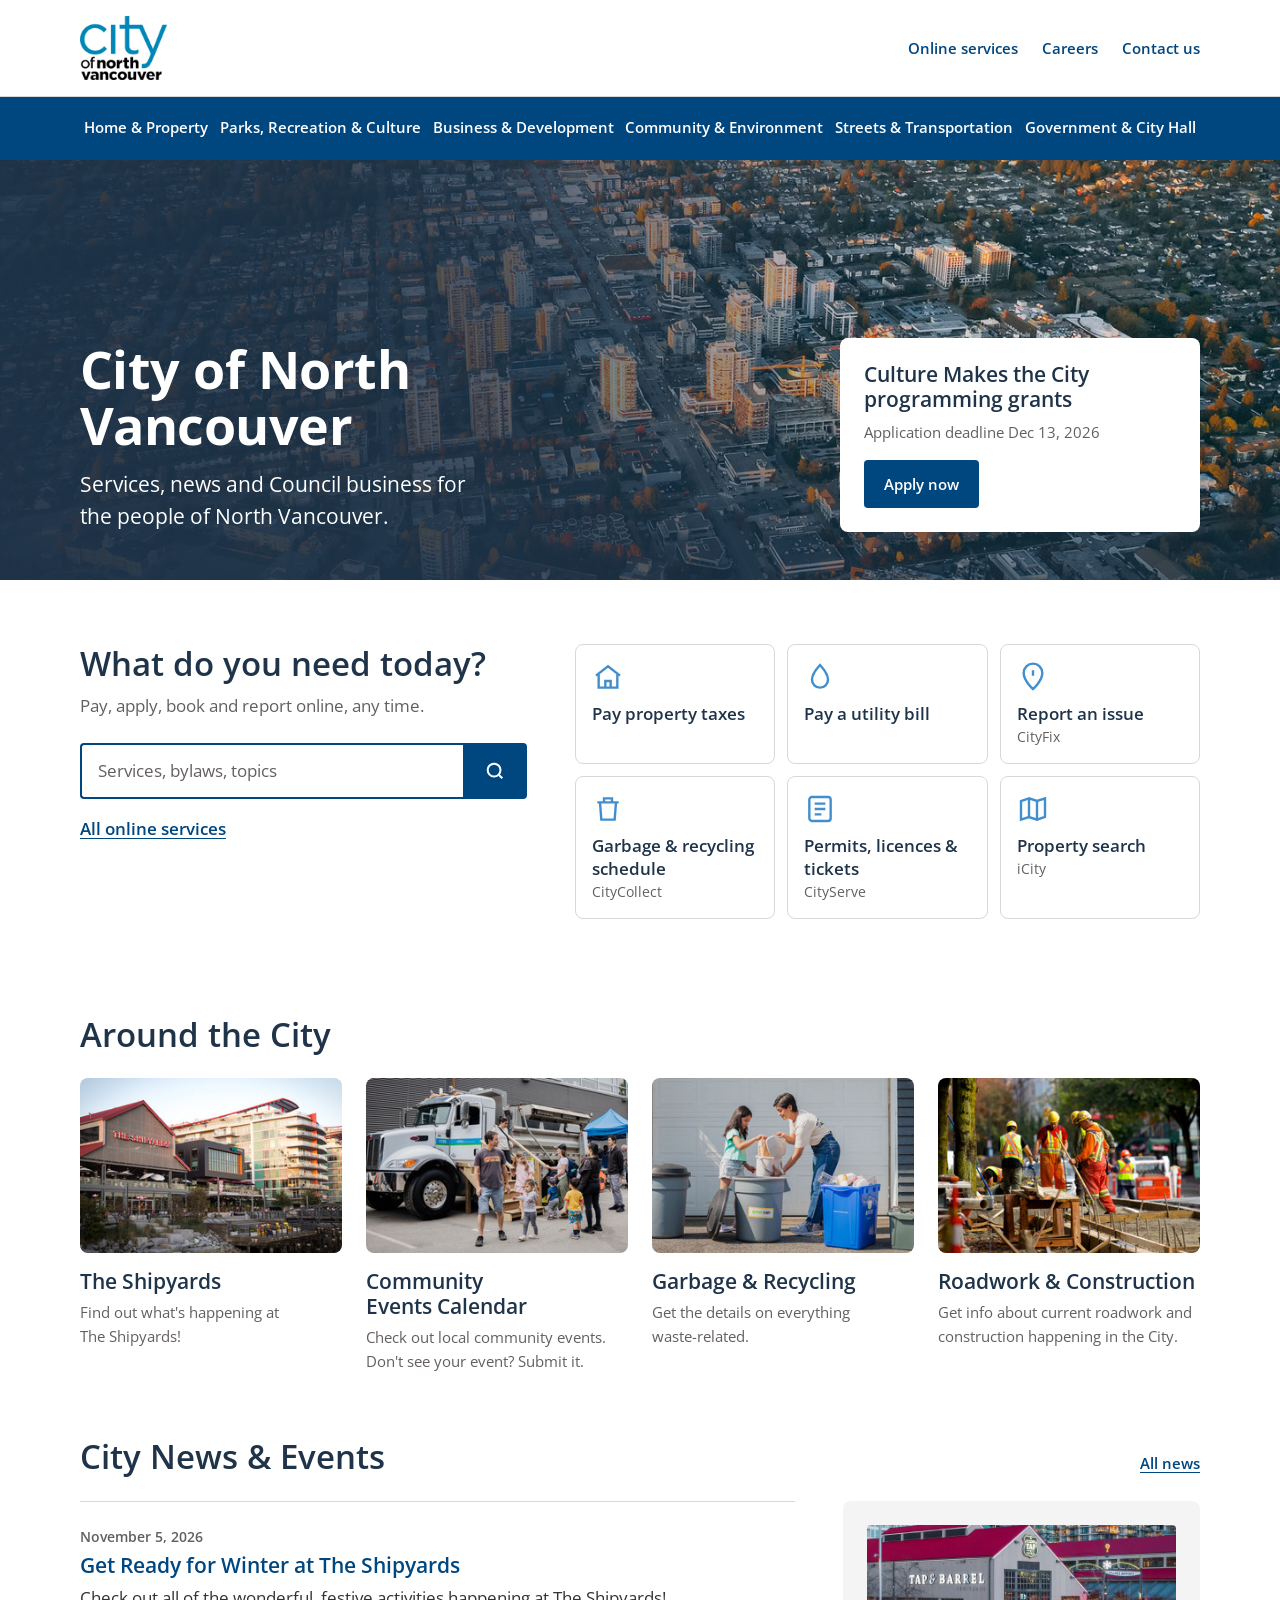
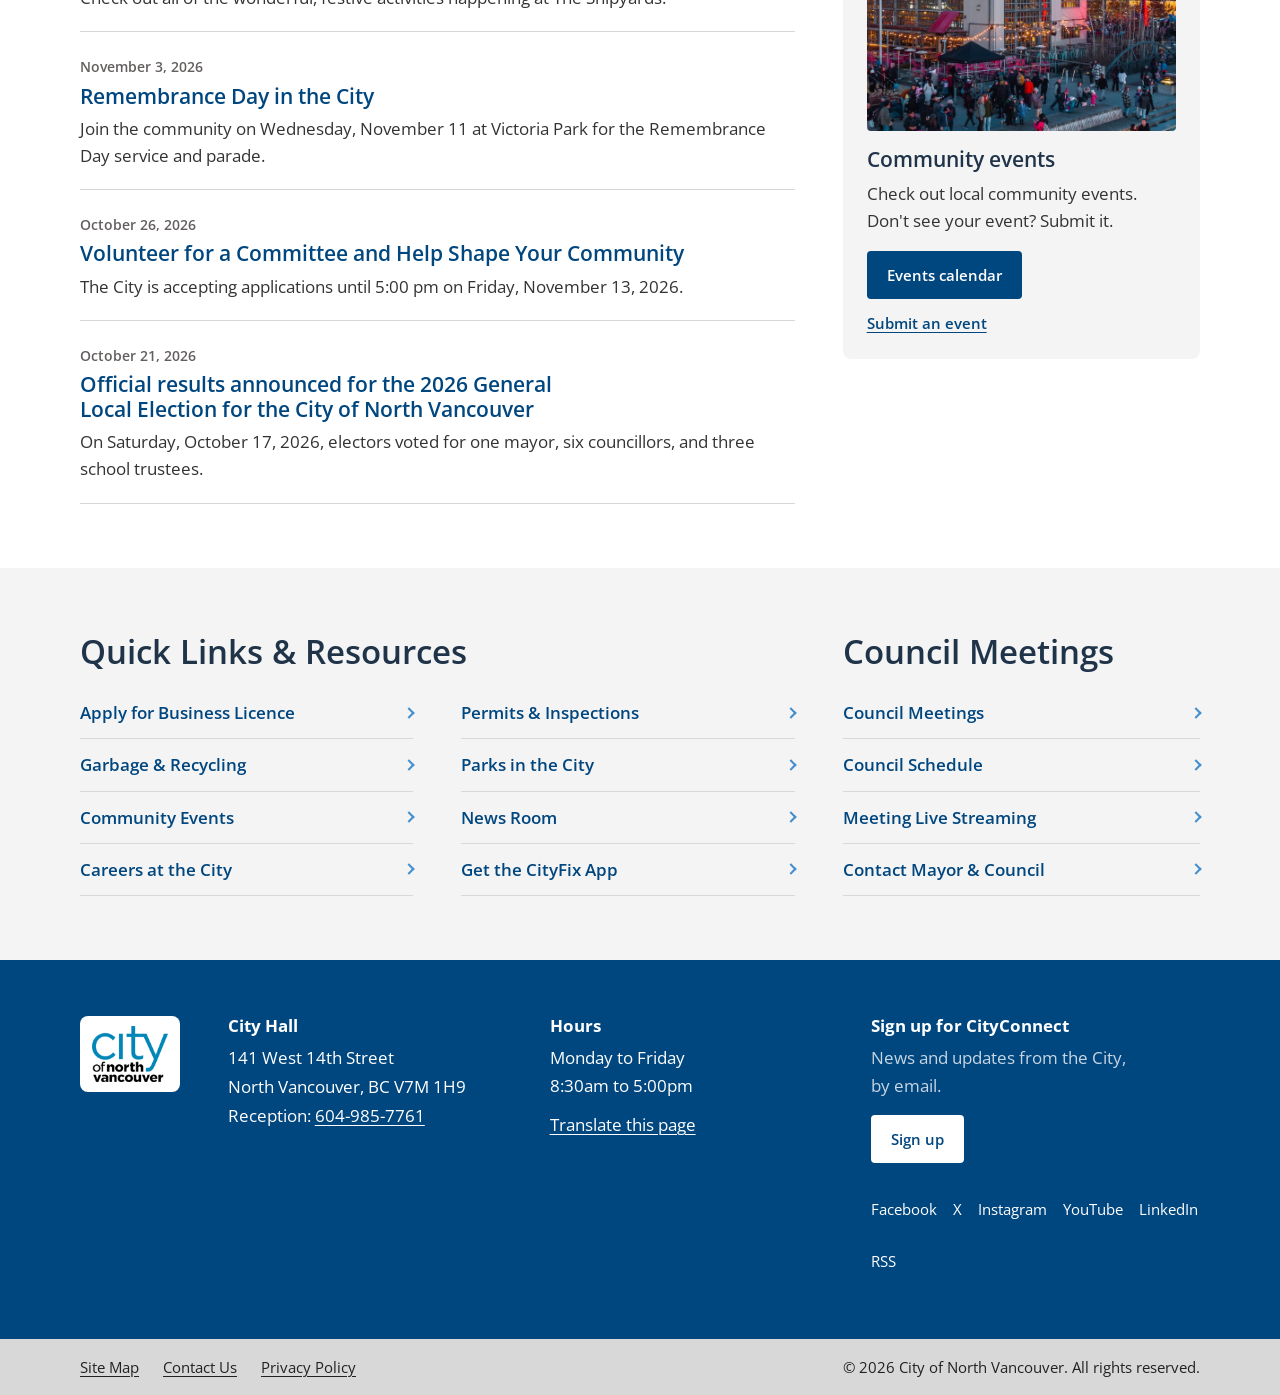
==== commit 5dc2bd1d: "Homepage prototype: fix two links that 404 on aem.page Point the grants call-out at Grants & Funding" ====
--- a/prototypes/homepage.html
+++ b/prototypes/homepage.html
@@ -6,13 +6,12 @@
   "writtenBy": "stardust:prototype (render via impeccable craft → new-work, established world)",
   "writtenAt": "2026-11-16T21:25:00Z",
   "page": "index",
-  "variant": "C",
+  "variant": "A",
   "againstDirection": "stardust/direction.md (Active 2026-11-16T21:02:00Z)",
-  "againstDesign": "DESIGN-C.md / DESIGN-C.json",
-  "shapeBrief": "stardust/prototypes/index-C-shape.md",
+  "againstDesign": "DESIGN-A.md / DESIGN-A.json",
+  "shapeBrief": "stardust/prototypes/index-A-shape.md",
   "fidelity": "quick",
-  "surprise": "high",
-  "motion": { "register": "arrival", "registerSource": "direct", "runtimeVersion": "v1", "lenisAssets": { "js": "lenis.min.js", "css": "lenis.min.css" }, "attributesEmitted": ["data-anim", "data-parallax"], "choreographies": ["hero-arrival", "hero-parallax", "rising-plate", "section-entrance"] },
+  "surprise": "low",
   "capturedSourceLineage": ["header: systemComponents[kind=header]", "hero: #banners slide 3 (aerial)", "featured: #banners slide 1 (grant banner, as text)", "service-router: direction-authorized new (improvement 1)", "around-the-city: #phcontent_0_ctl01_rptFeatures", "news-events: City News & Events list", "links: Quick Links & Resources + Council Meetings", "footer: systemComponents[kind=footer]"],
   "reflexRejectAudit": { "bypassed": "Mode A: Open Sans pinned from the captured surface" },
   "unsourcedContent": [],
@@ -26,9 +25,6 @@
 <title>City of North Vancouver</title>
 <link rel="icon" href="[data-uri]">
 <meta name="description" content="Official website of the City of North Vancouver, British Columbia, Canada.">
-<script>document.documentElement.classList.add('js-anim')</script>
-<link rel="stylesheet" href="lenis.min.css">
-<noscript><style>[data-anim]{opacity:1!important;transform:none!important}.hero-marquee,.post-hero{transform:none!important}.hero-c h1,.hero-c .lede,.hero-c .featured,.hero-marquee img{animation:none!important;opacity:1!important}</style></noscript>
 <link rel="preconnect" href="https://fonts.googleapis.com">
 <link rel="preconnect" href="https://fonts.gstatic.com" crossorigin>
 <link rel="stylesheet" href="https://fonts.googleapis.com/css2?family=Open+Sans:wght@400;600;700&display=swap">
@@ -68,14 +64,6 @@
   --gutter: clamp(16px, 4vw, 40px);
   --shadow-card: 0 1px 2px rgb(31 51 73 / 0.08), 0 6px 20px rgb(31 51 73 / 0.08);
   --focus: 3px solid #438ece;
-  --ease-out-cubic: cubic-bezier(0.25, 0.46, 0.45, 0.94);
-  --ease-out-quart: cubic-bezier(0.42, 0, 0, 1);
-  --ease-expo: cubic-bezier(0.16, 1, 0.3, 1);
-  --enter-duration: 700ms;
-  --enter-stagger: 90ms;
-  --parallax-translate: 35;
-  --parallax-fade: 0.55;
-  --parallax-progress: 0;
 }
 
 *, *::before, *::after { box-sizing: border-box; }
@@ -216,33 +204,6 @@
 .legal .wrap { display: flex; justify-content: space-between; gap: var(--spacing-md); flex-wrap: wrap; padding-block: 16px; }
 .legal ul { list-style: none; margin: 0; padding: 0; display: flex; gap: var(--spacing-lg); flex-wrap: wrap; }
 .legal a { color: #222; }
-
-/* ===== Variant C: arrival register ===== */
-.hero-c { min-height: clamp(520px, 66vh, 680px); overflow: hidden; }
-.hero.hero-c .wrap { padding-bottom: calc(112px + 16vh); } /* clears the plate overlap (96px) plus its full rising travel (16vh) */
-.hero-marquee { position: absolute; inset: 0 0 -35vh 0; z-index: -2; will-change: transform; }
-.hero-marquee img { width: 100%; height: 100%; object-fit: cover; object-position: 50% 40%; }
-.hero-c::before { background:
-  linear-gradient(90deg, rgb(31 51 73 / 0.92) 0%, rgb(31 51 73 / 0.74) 40%, rgb(31 51 73 / 0.08) 78%),
-  linear-gradient(0deg, rgb(31 51 73 / calc(0.55 + var(--parallax-progress) * 0.35)), transparent 55%); }
-.post-hero { position: relative; z-index: 1; margin-top: -96px; padding-top: 0; will-change: transform; }
-.post-hero > .wrap { background: #fff; border-radius: var(--radius); box-shadow: 0 8px 32px rgb(31 51 73 / 0.14), 0 1px 2px rgb(31 51 73 / 0.08); padding: 40px clamp(20px, 3vw, 48px); max-width: calc(var(--max-width) - 2 * var(--gutter)); }
-@keyframes enterUp { from { opacity: 0; transform: translateY(28px); } to { opacity: 1; transform: none; } }
-@keyframes settle { from { transform: scale(1.08); } to { transform: scale(1); } }
-html.js-anim .hero-marquee img { animation: settle 1600ms var(--ease-expo) both; }
-html.js-anim .hero-c h1 { animation: enterUp var(--enter-duration) var(--ease-out-cubic) 150ms both; }
-html.js-anim .hero-c .lede { animation: enterUp var(--enter-duration) var(--ease-out-cubic) calc(150ms + var(--enter-stagger)) both; }
-html.js-anim .hero-c .featured { animation: enterUp var(--enter-duration) var(--ease-out-cubic) calc(150ms + 3 * var(--enter-stagger)) both; }
-@media (max-width: 599px) {
-  .hero-c { min-height: 0; }
-  .hero.hero-c .wrap { padding-block: 112px 104px; }
-  .post-hero { margin-top: -72px; }
-  .post-hero > .wrap { margin-inline: 12px; padding: 28px 16px; }
-}
-@media (prefers-reduced-motion: reduce) {
-  html.js-anim .hero-marquee img, html.js-anim .hero-c h1, html.js-anim .hero-c .lede, html.js-anim .hero-c .featured { animation: none; }
-  .hero-marquee, .post-hero { transform: none !important; }
-}
 
 /* tablet */
 @media (max-width: 1024px) {
@@ -297,13 +258,13 @@
 }
 </style>
 </head>
-<body data-motion-register="arrival">
+<body>
 <!--
-THESIS: The homepage arrives like the city does — the aerial view settles, then residents' tasks rise to meet them; refuses decorative motion and the autoplay carousel.
-OWN-WORLD: Variant A's world (CNV navy bar and footer, white page, CNV blue accents, Open Sans 1.25, own photography) plus one slow, upward arrival choreography.
-STORY: Visitor lands on the city from above, reads the welcome, and the service plate slides up over the photograph as they scroll; places, dated news and links follow in calm entrances.
-FIRST VIEWPORT: 85vh aerial stage, h1 and lede rising in on load, grants card last; the white service plate's top edge overlaps the stage at the fold.
-FORM: Arrival register (Variant C, brief-pinned by stardust direction; identical IA to A). Seed key: n/a (brief-pinned).
+THESIS: The City's front door opens on what residents came to do; refuses the promo-carousel-first municipal homepage.
+OWN-WORLD: CNV navy bar and footer, white page, CNV blue as rule/icon/focus accent, Open Sans on a 1.25 scale, the City's own photographs at 3:2, square-cornered calm with 8px softening.
+STORY: Visitor sees the city (aerial), finds their task in one look (six named services + search), then what's happening (places, dated news, events), then links and Council.
+FIRST VIEWPORT: Header with search; 480px aerial photo hero with h1 left on an ink scrim and the grants call-out card right; the service router begins at the fold.
+FORM: Faithful captured IA (Variant A, brief-pinned; no concept roll — established world, precisely specified brief). Seed key: n/a (brief-pinned).
 FINISH: unreviewed and undocumented is unfinished; this build ends with the finish review, the verdict, and DESIGN.md
 -->
 <a class="skip" href="#main">Skip to main content</a>
@@ -336,8 +297,8 @@
 </header>
 
 <main id="main">
-  <section class="hero hero-c" data-section="hero" data-intent="orient" data-layout="full-bleed" aria-labelledby="h1">
-    <div class="hero-marquee" data-parallax><img src="media/2023-Aerial-Drone-Shots-of-City-_3__website_homepage_banner_1800x460.jpg" alt="" width="1800" height="460" fetchpriority="high" loading="eager"></div>
+  <section class="hero" data-section="hero" data-intent="orient" data-layout="full-bleed" aria-labelledby="h1">
+    <img src="media/2023-Aerial-Drone-Shots-of-City-_3__website_homepage_banner_1800x460.jpg" alt="" width="1800" height="460" fetchpriority="high" loading="eager">
     <div class="wrap">
       <div>
         <h1 id="h1">City of North Vancouver</h1>
@@ -346,12 +307,12 @@
       <aside class="featured" aria-labelledby="featured-h">
         <h2 id="featured-h">Culture Makes the City programming grants</h2>
         <p>Application deadline Dec 13, 2026</p>
-        <a class="btn" href="/community-environment/grants-funding/culture-makes-the-city-grants">Apply now</a>
+        <a class="btn" href="/community-environment/grants-funding">Apply now</a>
       </aside>
     </div>
   </section>
 
-  <section class="section services post-hero" data-section="service-router" data-intent="primary-action" data-layout="grid" data-items="6" aria-labelledby="services-h">
+  <section class="section services" data-section="service-router" data-intent="primary-action" data-layout="grid" data-items="6" aria-labelledby="services-h">
     <div class="wrap services-grid">
       <div>
         <h2 id="services-h">What do you need today?</h2>
@@ -364,12 +325,12 @@
         <a class="all-services" href="/city-hall/online-services">All online services</a>
       </div>
       <ul class="tiles">
-        <li data-anim><a href="/home-property/property-taxes"><svg viewBox="0 0 24 24" fill="none" stroke-width="1.8" aria-hidden="true"><path d="M3 11 12 4l9 7"/><path d="M5 10v10h14V10"/><path d="M10 20v-5h4v5"/></svg>Pay property taxes</a></li>
-        <li data-anim><a href="/home-property/utility-rates"><svg viewBox="0 0 24 24" fill="none" stroke-width="1.8" aria-hidden="true"><path d="M12 3s6 6.5 6 11a6 6 0 0 1-12 0c0-4.5 6-11 6-11Z"/></svg>Pay a utility bill</a></li>
-        <li data-anim><a href="/city-hall/online-services/cityfix"><svg viewBox="0 0 24 24" fill="none" stroke-width="1.8" aria-hidden="true"><path d="M12 21s7-6.2 7-12a7 7 0 0 0-14 0c0 5.8 7 12 7 12Z"/><path d="M12 7v4M12 14h.01"/></svg><span>Report an issue<small>CityFix</small></span></a></li>
-        <li data-anim><a href="/city-hall/online-services/citycollect"><svg viewBox="0 0 24 24" fill="none" stroke-width="1.8" aria-hidden="true"><path d="M4 7h16M9 7V4h6v3M6 7l1 13h10l1-13"/></svg><span>Garbage &amp; recycling schedule<small>CityCollect</small></span></a></li>
-        <li data-anim><a href="/city-hall/online-services/cityserve"><svg viewBox="0 0 24 24" fill="none" stroke-width="1.8" aria-hidden="true"><rect x="4" y="3" width="16" height="18" rx="2"/><path d="M8 8h8M8 12h8M8 16h5"/></svg><span>Permits, licences &amp; tickets<small>CityServe</small></span></a></li>
-        <li data-anim><a href="https://icity.cnv.org/"><svg viewBox="0 0 24 24" fill="none" stroke-width="1.8" aria-hidden="true"><path d="M9 4 3 6v14l6-2 6 2 6-2V4l-6 2-6-2Z"/><path d="M9 4v14M15 6v14"/></svg><span>Property search<small>iCity</small></span></a></li>
+        <li><a href="/home-property/property-taxes"><svg viewBox="0 0 24 24" fill="none" stroke-width="1.8" aria-hidden="true"><path d="M3 11 12 4l9 7"/><path d="M5 10v10h14V10"/><path d="M10 20v-5h4v5"/></svg>Pay property taxes</a></li>
+        <li><a href="/home-property/utility-rates"><svg viewBox="0 0 24 24" fill="none" stroke-width="1.8" aria-hidden="true"><path d="M12 3s6 6.5 6 11a6 6 0 0 1-12 0c0-4.5 6-11 6-11Z"/></svg>Pay a utility bill</a></li>
+        <li><a href="/city-hall/online-services/cityfix"><svg viewBox="0 0 24 24" fill="none" stroke-width="1.8" aria-hidden="true"><path d="M12 21s7-6.2 7-12a7 7 0 0 0-14 0c0 5.8 7 12 7 12Z"/><path d="M12 7v4M12 14h.01"/></svg><span>Report an issue<small>CityFix</small></span></a></li>
+        <li><a href="/city-hall/online-services/citycollect"><svg viewBox="0 0 24 24" fill="none" stroke-width="1.8" aria-hidden="true"><path d="M4 7h16M9 7V4h6v3M6 7l1 13h10l1-13"/></svg><span>Garbage &amp; recycling schedule<small>CityCollect</small></span></a></li>
+        <li><a href="/city-hall/online-services/cityserve"><svg viewBox="0 0 24 24" fill="none" stroke-width="1.8" aria-hidden="true"><rect x="4" y="3" width="16" height="18" rx="2"/><path d="M8 8h8M8 12h8M8 16h5"/></svg><span>Permits, licences &amp; tickets<small>CityServe</small></span></a></li>
+        <li><a href="https://icity.cnv.org/"><svg viewBox="0 0 24 24" fill="none" stroke-width="1.8" aria-hidden="true"><path d="M9 4 3 6v14l6-2 6 2 6-2V4l-6 2-6-2Z"/><path d="M9 4v14M15 6v14"/></svg><span>Property search<small>iCity</small></span></a></li>
       </ul>
     </div>
   </section>
@@ -378,33 +339,33 @@
     <div class="wrap">
       <h2 id="featured-m-h">Culture Makes the City programming grants</h2>
       <p>Application deadline Dec 13, 2026</p>
-      <a class="btn" href="/community-environment/grants-funding/culture-makes-the-city-grants">Apply now</a>
+      <a class="btn" href="/community-environment/grants-funding">Apply now</a>
     </div>
   </aside>
 
   <section class="section" data-section="around-the-city" data-intent="discovery" data-layout="grid" data-items="4" aria-labelledby="atc-h">
     <div class="wrap">
-      <div class="section-head" data-anim><h2 id="atc-h">Around the City</h2></div>
+      <div class="section-head"><h2 id="atc-h">Around the City</h2></div>
       <ul class="cards">
-        <li class="card" data-anim><img src="media/2020-09-09-Pro-MDW-Shipyards-Scenic-Shot_website_Feature_image_344x198-_1_.jpg" alt="The Shipyards plaza on the waterfront" width="344" height="198" loading="lazy"><h3><a href="/parks-recreation/the-shipyards">The Shipyards</a></h3><p>Find out what's happening at The Shipyards!</p></li>
-        <li class="card" data-anim><img src="media/2026-05-23-Public-Works-Open-House-Operations-Centre-Trucks-_74__website_Feature_image_344x198.jpg" alt="Families exploring City trucks at the Public Works open house" width="344" height="198" loading="lazy"><h3><a href="/parks-recreation/events">Community Events Calendar</a></h3><p>Check out local community events. Don't see your event? Submit it.</p></li>
-        <li class="card" data-anim><img src="media/2025-07-Curbside-Collection-_15__website_Feature_image_344x198.jpg" alt="Curbside collection truck picking up green cans" width="344" height="198" loading="lazy"><h3><a href="/home-property/garbage-recycling-green-can">Garbage &amp; Recycling</a></h3><p>Get the details on everything waste-related.</p></li>
-        <li class="card" data-anim><img src="media/2014-09-Construction-Pro-CBR-Lonsdale-Avenue-Construction-workers-croppedwebsiteFeatureimage344.jpg" alt="Construction crew working on Lonsdale Avenue" width="344" height="198" loading="lazy"><h3><a href="/streets-transportation/streets-sidewalks/roadwork">Roadwork &amp; Construction</a></h3><p>Get info about current roadwork and construction happening in the City.</p></li>
+        <li class="card"><img src="media/2020-09-09-Pro-MDW-Shipyards-Scenic-Shot_website_Feature_image_344x198-_1_.jpg" alt="The Shipyards plaza on the waterfront" width="344" height="198" loading="lazy"><h3><a href="/parks-recreation/the-shipyards">The Shipyards</a></h3><p>Find out what's happening at The Shipyards!</p></li>
+        <li class="card"><img src="media/2026-05-23-Public-Works-Open-House-Operations-Centre-Trucks-_74__website_Feature_image_344x198.jpg" alt="Families exploring City trucks at the Public Works open house" width="344" height="198" loading="lazy"><h3><a href="/parks-recreation/events">Community Events Calendar</a></h3><p>Check out local community events. Don't see your event? Submit it.</p></li>
+        <li class="card"><img src="media/2025-07-Curbside-Collection-_15__website_Feature_image_344x198.jpg" alt="Curbside collection truck picking up green cans" width="344" height="198" loading="lazy"><h3><a href="/home-property/garbage-recycling-green-can">Garbage &amp; Recycling</a></h3><p>Get the details on everything waste-related.</p></li>
+        <li class="card"><img src="media/2014-09-Construction-Pro-CBR-Lonsdale-Avenue-Construction-workers-croppedwebsiteFeatureimage344.jpg" alt="Construction crew working on Lonsdale Avenue" width="344" height="198" loading="lazy"><h3><a href="/streets-transportation/streets-sidewalks/roadwork">Roadwork &amp; Construction</a></h3><p>Get info about current roadwork and construction happening in the City.</p></li>
       </ul>
     </div>
   </section>
 
   <section class="section" data-section="news-events" data-intent="inform" data-layout="split-2-1" data-items="5" aria-labelledby="news-h" style="padding-top:0">
     <div class="wrap">
-      <div class="section-head" data-anim><h2 id="news-h">City News &amp; Events</h2><a href="/city-hall/news-room">All news</a></div>
+      <div class="section-head"><h2 id="news-h">City News &amp; Events</h2><a href="/city-hall/news-room">All news</a></div>
       <div class="news-grid">
         <ul class="news">
-          <li data-anim><time datetime="2026-11-05">November 5, 2026</time><h3><a href="/city-hall/news-room/whats-new/2026/11/5/get-ready-for-winter-at-the-shipyards">Get Ready for Winter at The Shipyards</a></h3><p>Check out all of the wonderful, festive activities happening at The Shipyards!</p></li>
-          <li data-anim><time datetime="2026-11-03">November 3, 2026</time><h3><a href="/city-hall/news-room/whats-new/2026/11/3/remembrance-day-in-the-city">Remembrance Day in the City</a></h3><p>Join the community on Wednesday, November 11 at Victoria Park for the Remembrance Day service and parade.</p></li>
-          <li data-anim><time datetime="2026-10-26">October 26, 2026</time><h3><a href="/city-hall/news-room/whats-new/2026/10/26/volunteer-for-a-committee-and-help-shape-your-community">Volunteer for a Committee and Help Shape Your Community</a></h3><p>The City is accepting applications until 5:00 pm on Friday, November 13, 2026.</p></li>
-          <li data-anim><time datetime="2026-10-21">October 21, 2026</time><h3><a href="/city-hall/news-room/news-releases/2026/10/21/official-results-announced-for-the-2026-general-local-election--for-the-city-of-north-vancouver">Official results announced for the 2026 General Local Election for the City of North Vancouver</a></h3><p>On Saturday, October 17, 2026, electors voted for one mayor, six councillors, and three school trustees.</p></li>
+          <li><time datetime="2026-11-05">November 5, 2026</time><h3><a href="/city-hall/news-room/whats-new/2026/11/5/get-ready-for-winter-at-the-shipyards">Get Ready for Winter at The Shipyards</a></h3><p>Check out all of the wonderful, festive activities happening at The Shipyards!</p></li>
+          <li><time datetime="2026-11-03">November 3, 2026</time><h3><a href="/city-hall/news-room/whats-new/2026/11/3/remembrance-day-in-the-city">Remembrance Day in the City</a></h3><p>Join the community on Wednesday, November 11 at Victoria Park for the Remembrance Day service and parade.</p></li>
+          <li><time datetime="2026-10-26">October 26, 2026</time><h3><a href="/city-hall/news-room/whats-new/2026/10/26/volunteer-for-a-committee-and-help-shape-your-community">Volunteer for a Committee and Help Shape Your Community</a></h3><p>The City is accepting applications until 5:00 pm on Friday, November 13, 2026.</p></li>
+          <li><time datetime="2026-10-21">October 21, 2026</time><h3><a href="/city-hall/news-room/news-releases/2026/10/21/official-results-announced-for-the-2026-general-local-election-for-the-city-of-north-vancouver">Official results announced for the 2026 General Local Election for the City of North Vancouver</a></h3><p>On Saturday, October 17, 2026, electors voted for one mayor, six councillors, and three school trustees.</p></li>
         </ul>
-        <aside class="events" data-anim aria-labelledby="events-h">
+        <aside class="events" aria-labelledby="events-h">
           <img src="media/2026-SOTS-Homepage-banner.jpg" alt="Crowds gather around the lit tree at The Shipyards" width="1800" height="460" loading="lazy">
           <h3 id="events-h">Community events</h3>
           <p>Check out local community events. Don't see your event? Submit it.</p>
@@ -417,7 +378,7 @@
 
   <section class="section links" data-section="links" data-intent="cross-link" data-layout="two-column" data-items="12">
     <div class="wrap links-grid">
-      <div data-anim>
+      <div>
         <h2 id="ql-h">Quick Links &amp; Resources</h2>
         <ul class="linklist two" aria-labelledby="ql-h">
           <li><a href="/business-development/business-licences">Apply for Business Licence</a></li>
@@ -430,7 +391,7 @@
           <li><a href="/city-hall/online-services/cityfix">Get the CityFix App</a></li>
         </ul>
       </div>
-      <div data-anim>
+      <div>
         <h2 id="cm-h">Council Meetings</h2>
         <ul class="linklist" aria-labelledby="cm-h">
           <li><a href="/city-hall/council-meetings">Council Meetings</a></li>
@@ -485,279 +446,5 @@
 b.addEventListener('click',()=>{const o=b.getAttribute('aria-expanded')==='true';b.setAttribute('aria-expanded',String(!o));n.classList.toggle('is-open',!o);});
 document.addEventListener('keydown',e=>{if(e.key==='Escape'&&n.classList.contains('is-open')){n.classList.remove('is-open');b.setAttribute('aria-expanded','false');b.focus();}});}
 </script>
-<script src="lenis.min.js"></script>
-<script>
-(function () {
-  const prefersReducedMotion = window.matchMedia('(prefers-reduced-motion: reduce)').matches;
-
-  // ── Lenis bootstrap ────────────────────────────────────────────
-  const lenis = new Lenis({ lerp: 0.1, smoothWheel: !prefersReducedMotion });
-  window.__lenis = lenis;
-  (function raf(t) { lenis.raf(t); requestAnimationFrame(raf); })(performance.now());
-
-  // ── Nav scrolled state ─────────────────────────────────────────
-  const nav = document.getElementById('nav');
-  if (nav) lenis.on('scroll', ({ scroll }) => {
-    nav.classList.toggle('scrolled', scroll > 40);
-  });
-
-  // ── Helpers ────────────────────────────────────────────────────
-  const clamp = (v, lo, hi) => v < lo ? lo : v > hi ? hi : v;
-  const easeOut3 = t => 1 - Math.pow(1 - t, 3);
-  const getDocTop = el => el.getBoundingClientRect().top + (window.__lenis ? window.__lenis.scroll : window.scrollY);
-
-  // ── Register-specific configuration ────────────────────────────
-  // `prototype --cinematic` rewrites this block per the active register.
-  const animConfig = {
-    parallax:      { translate: 35, fade: 0.55, rangeStart: 0, range: 80 },
-    plansParallax: { translate: 16, rangeStart: 0, range: 80 },
-    cards:         { trigger: 0.95, range: 0.2, slide: 40, stagger: 0.05 }, // arrival, tuned: reveal completes in the lower third of the viewport
-    wordmark:      { range: 0.6, clip: 80 },
-  };
-
-  // ── data-split: pre-process letter spans ───────────────────────
-  document.querySelectorAll('[data-split]').forEach((el) => {
-    const text = el.textContent;
-    el.textContent = '';
-    text.split('').forEach((ch) => {
-      const s = document.createElement('span');
-      s.textContent = ch === ' ' ? ' ' : ch;
-      s.style.opacity = '0';
-      s.style.transform = 'translateY(60%)';
-      s.style.filter = 'blur(8px)';
-      el.appendChild(s);
-    });
-  });
-
-  // ── Register lists ─────────────────────────────────────────────
-  const animList = [];     // [data-anim] / [data-tile-anim]
-  const headWords = [];    // .display-head .word — clip-path reveals
-  const splitLetters = []; // [data-split] letters
-  let wordmarkEl = null, wordmarkTop = 0;
-
-  function measure() {
-    const postHeroEl = document.querySelector('.post-hero');
-    const savedTransform = postHeroEl ? postHeroEl.style.transform : '';
-    if (postHeroEl) postHeroEl.style.transform = '';
-
-    animList.forEach(({ el }) => { el.style.opacity = el.style.transform = el.style.willChange = ''; });
-    animList.length = 0;
-    headWords.length = 0;
-    splitLetters.length = 0;
-
-    document.querySelectorAll('[data-anim], [data-tile-anim]').forEach((el) => {
-      const parent = el.closest('.band, .ops-band, .alerts, .access, .news, .ops-section > div, .ops-tiles, .ops-alerts, .ops-mini, section');
-      let stagger = 0;
-      if (parent) {
-        const peers = parent.querySelectorAll('[data-anim], [data-tile-anim]');
-        const idx = Array.prototype.indexOf.call(peers, el);
-        stagger = (idx % 8) * animConfig.cards.stagger;
-      }
-      if (prefersReducedMotion) { el.style.opacity = '1'; el.style.transform = 'none'; return; } // fix: measure() on load/resize must not re-hide under reduced motion
-      el.style.opacity = '0';
-      el.style.transform = el.hasAttribute('data-tile-anim')
-        ? `translateY(28px) rotateX(8deg)`
-        : `translateY(${animConfig.cards.slide}px)`;
-      el.style.willChange = 'opacity, transform';
-      animList.push({ el, triggerTop: getDocTop(el), staggerDelay: stagger });
-    });
-
-    // Display-head word clip-path reveals (kinetic-display register)
-    document.querySelectorAll('.display-head, .terminals-band__head h2').forEach((head) => {
-      const words = head.querySelectorAll('.word');
-      const top = getDocTop(head);
-      words.forEach((w, i) => {
-        w.style.clipPath = 'inset(0 100% 0 0)';
-        w.style.transform = 'translateY(110%)';
-        w.style.willChange = 'clip-path, transform';
-        headWords.push({ el: w, triggerTop: top, staggerDelay: i * 0.15 });
-      });
-    });
-
-    // [data-split] letter list
-    document.querySelectorAll('[data-split]').forEach((el) => {
-      const top = getDocTop(el);
-      el.querySelectorAll('span').forEach((s, i) => {
-        splitLetters.push({ el: s, triggerTop: top, staggerDelay: i * 0.05 });
-      });
-    });
-
-    // Footer wordmark wipe-up
-    wordmarkEl = document.querySelector('.site-footer__wordmark');
-    if (wordmarkEl) {
-      wordmarkTop = getDocTop(wordmarkEl);
-      wordmarkEl.style.clipPath = `inset(${animConfig.wordmark.clip}% 0 0 0)`;
-      wordmarkEl.style.willChange = 'clip-path';
-    }
-
-    if (postHeroEl) postHeroEl.style.transform = savedTransform;
-  }
-
-  // ── [data-countup]: IO-triggered numeric tween ─────────────────
-  const countSeen = new WeakSet();
-  const countObserver = new IntersectionObserver((entries) => {
-    entries.forEach((entry) => {
-      if (!entry.isIntersecting || countSeen.has(entry.target)) return;
-      countSeen.add(entry.target);
-      const target = +entry.target.getAttribute('data-countup');
-      const duration = target > 20 ? 1400 : target > 5 ? 900 : 600;
-      const start = performance.now();
-      (function step(now) {
-        const t = clamp((now - start) / duration, 0, 1);
-        entry.target.textContent = String(Math.round(easeOut3(t) * target));
-        if (t < 1) requestAnimationFrame(step);
-      })(performance.now());
-    });
-  }, { threshold: 0.4 });
-  document.querySelectorAll('[data-countup]').forEach((el) => countObserver.observe(el));
-
-  // ── [data-flip]: IO-triggered split-flap digit randomization ───
-  const flipObserver = new IntersectionObserver((entries) => {
-    entries.forEach((entry) => {
-      if (!entry.isIntersecting || entry.target.dataset.flipped === '1') return;
-      entry.target.dataset.flipped = '1';
-      const target = +entry.target.getAttribute('data-flip');
-      const total = 8 + Math.floor(Math.random() * 4);
-      let i = 0;
-      (function flap() {
-        if (i >= total) { entry.target.textContent = String(target); return; }
-        entry.target.textContent = String(Math.floor(Math.random() * 10));
-        i++;
-        setTimeout(flap, 60);
-      })();
-    });
-  }, { threshold: 0.5 });
-  document.querySelectorAll('[data-flip]').forEach((el) => flipObserver.observe(el));
-
-  // ── [data-fill]: IO-triggered bar fill ─────────────────────────
-  const fillObserver = new IntersectionObserver((entries) => {
-    entries.forEach((entry) => {
-      if (!entry.isIntersecting || entry.target.dataset.filled === '1') return;
-      entry.target.dataset.filled = '1';
-      const pct = +entry.target.getAttribute('data-fill');
-      setTimeout(() => { entry.target.style.width = pct + '%'; }, 120);
-    });
-  }, { threshold: 0.4 });
-  document.querySelectorAll('[data-fill]').forEach((el) => fillObserver.observe(el));
-
-  // ── Live refresh sweep (live-systems register) ─────────────────
-  const sweepEl = document.querySelector('.live-sweep');
-  if (sweepEl && !prefersReducedMotion) {
-    setInterval(() => {
-      sweepEl.classList.add('sweep');
-      setTimeout(() => sweepEl.classList.remove('sweep'), 1700);
-    }, 5400);
-  }
-
-  // ── rAF loop: scroll-progress reveals + parallax ───────────────
-  const heroMarqueeEl = document.querySelector('.hero-marquee');
-  const postHeroEl = document.querySelector('.post-hero');
-  let _lastMB = null;
-
-  (function tick() {
-    if (prefersReducedMotion) { requestAnimationFrame(tick); return; }
-    const sY = window.__lenis ? window.__lenis.scroll : window.scrollY;
-    const vh = window.innerHeight;
-    const isDesktop = window.innerWidth > 767;
-
-    // Hero parallax
-    if (heroMarqueeEl) {
-      const pp = animConfig.parallax;
-      if (isDesktop) {
-        const rs = pp.rangeStart / 100 * vh;
-        const re = pp.range / 100 * vh;
-        const p = easeOut3(clamp((sY - rs) / (re - rs), 0, 1));
-        heroMarqueeEl.style.transform = `translateY(${p * -pp.translate}vh)`;
-        document.documentElement.style.setProperty('--parallax-progress', p);
-      } else {
-        heroMarqueeEl.style.transform = '';
-        document.documentElement.style.setProperty('--parallax-progress', 0);
-      }
-    }
-
-    // Post-hero rises faster
-    let postHeroOffsetPx = 0;
-    if (postHeroEl) {
-      const pp2 = animConfig.plansParallax;
-      if (isDesktop) {
-        const rs = pp2.rangeStart / 100 * vh;
-        const re = pp2.range / 100 * vh;
-        const p = easeOut3(clamp((sY - rs) / (re - rs), 0, 1));
-        postHeroOffsetPx = p * -pp2.translate / 100 * vh;
-        postHeroEl.style.transform = `translateY(${p * -pp2.translate}vh)`;
-        const newMB = `${p * -pp2.translate}vh`;
-        if (newMB !== _lastMB) { postHeroEl.style.marginBottom = newMB; _lastMB = newMB; }
-      } else {
-        postHeroEl.style.transform = '';
-        if (_lastMB !== '') { postHeroEl.style.marginBottom = ''; _lastMB = ''; }
-      }
-    }
-
-    // Scroll-progress entrances
-    for (let i = 0; i < animList.length; i++) {
-      const item = animList[i];
-      const { trigger, range, slide } = animConfig.cards;
-      const raw = (sY + vh * trigger - (item.triggerTop + postHeroOffsetPx)) / (vh * range);
-      const p = easeOut3(clamp(raw - item.staggerDelay, 0, 1));
-      item.el.style.opacity = String(p);
-      if (item.el.hasAttribute('data-tile-anim')) {
-        item.el.style.transform = `translateY(${(1 - p) * 28}px) rotateX(${(1 - p) * 8}deg)`;
-      } else {
-        item.el.style.transform = `translateY(${(1 - p) * slide}px)`;
-      }
-    }
-
-    // Display-head clip-path word reveals
-    for (let i = 0; i < headWords.length; i++) {
-      const item = headWords[i];
-      const raw = (sY + vh * 0.85 - (item.triggerTop + postHeroOffsetPx)) / (vh * 0.30);
-      const p = easeOut3(clamp(raw - item.staggerDelay, 0, 1));
-      item.el.style.clipPath = `inset(0 ${(1 - p) * 100}% 0 0)`;
-      item.el.style.transform = `translateY(${(1 - p) * 110}%)`;
-    }
-
-    // [data-split] letter reveals
-    for (let i = 0; i < splitLetters.length; i++) {
-      const item = splitLetters[i];
-      const raw = (sY + vh * 0.85 - (item.triggerTop + postHeroOffsetPx)) / (vh * 0.35);
-      const p = easeOut3(clamp(raw - item.staggerDelay, 0, 1));
-      item.el.style.opacity = String(p);
-      item.el.style.transform = `translateY(${(1 - p) * 60}%)`;
-      item.el.style.filter = `blur(${(1 - p) * 8}px)`;
-    }
-
-    // Footer wordmark wipe-up
-    if (wordmarkEl) {
-      const adjustedTop = wordmarkTop + postHeroOffsetPx;
-      const wP = easeOut3(clamp((sY + vh - adjustedTop) / (vh * animConfig.wordmark.range), 0, 1));
-      wordmarkEl.style.clipPath = `inset(${(1 - wP) * animConfig.wordmark.clip}% 0 0 0)`;
-    }
-
-    requestAnimationFrame(tick);
-  })();
-
-  measure();
-  window.addEventListener('load',   () => requestAnimationFrame(measure), { once: true });
-  window.addEventListener('resize', measure, { passive: true });
-
-  // ── Reduced-motion: force final states ─────────────────────────
-  if (prefersReducedMotion) {
-    document.querySelectorAll('[data-anim], [data-tile-anim], [data-split] span').forEach((el) => {
-      el.style.opacity = '1';
-      el.style.transform = 'none';
-      el.style.filter = 'none';
-      el.style.clipPath = 'none';
-    });
-    document.querySelectorAll('.word').forEach((el) => {
-      el.style.clipPath = 'none';
-      el.style.transform = 'none';
-    });
-    document.querySelectorAll('[data-countup]').forEach((el) => { el.textContent = el.getAttribute('data-countup'); });
-    document.querySelectorAll('[data-flip]').forEach((el) => { el.textContent = el.getAttribute('data-flip'); });
-    document.querySelectorAll('[data-fill]').forEach((el) => { el.style.width = el.getAttribute('data-fill') + '%'; });
-  }
-})();
-
-</script>
 </body>
 </html>
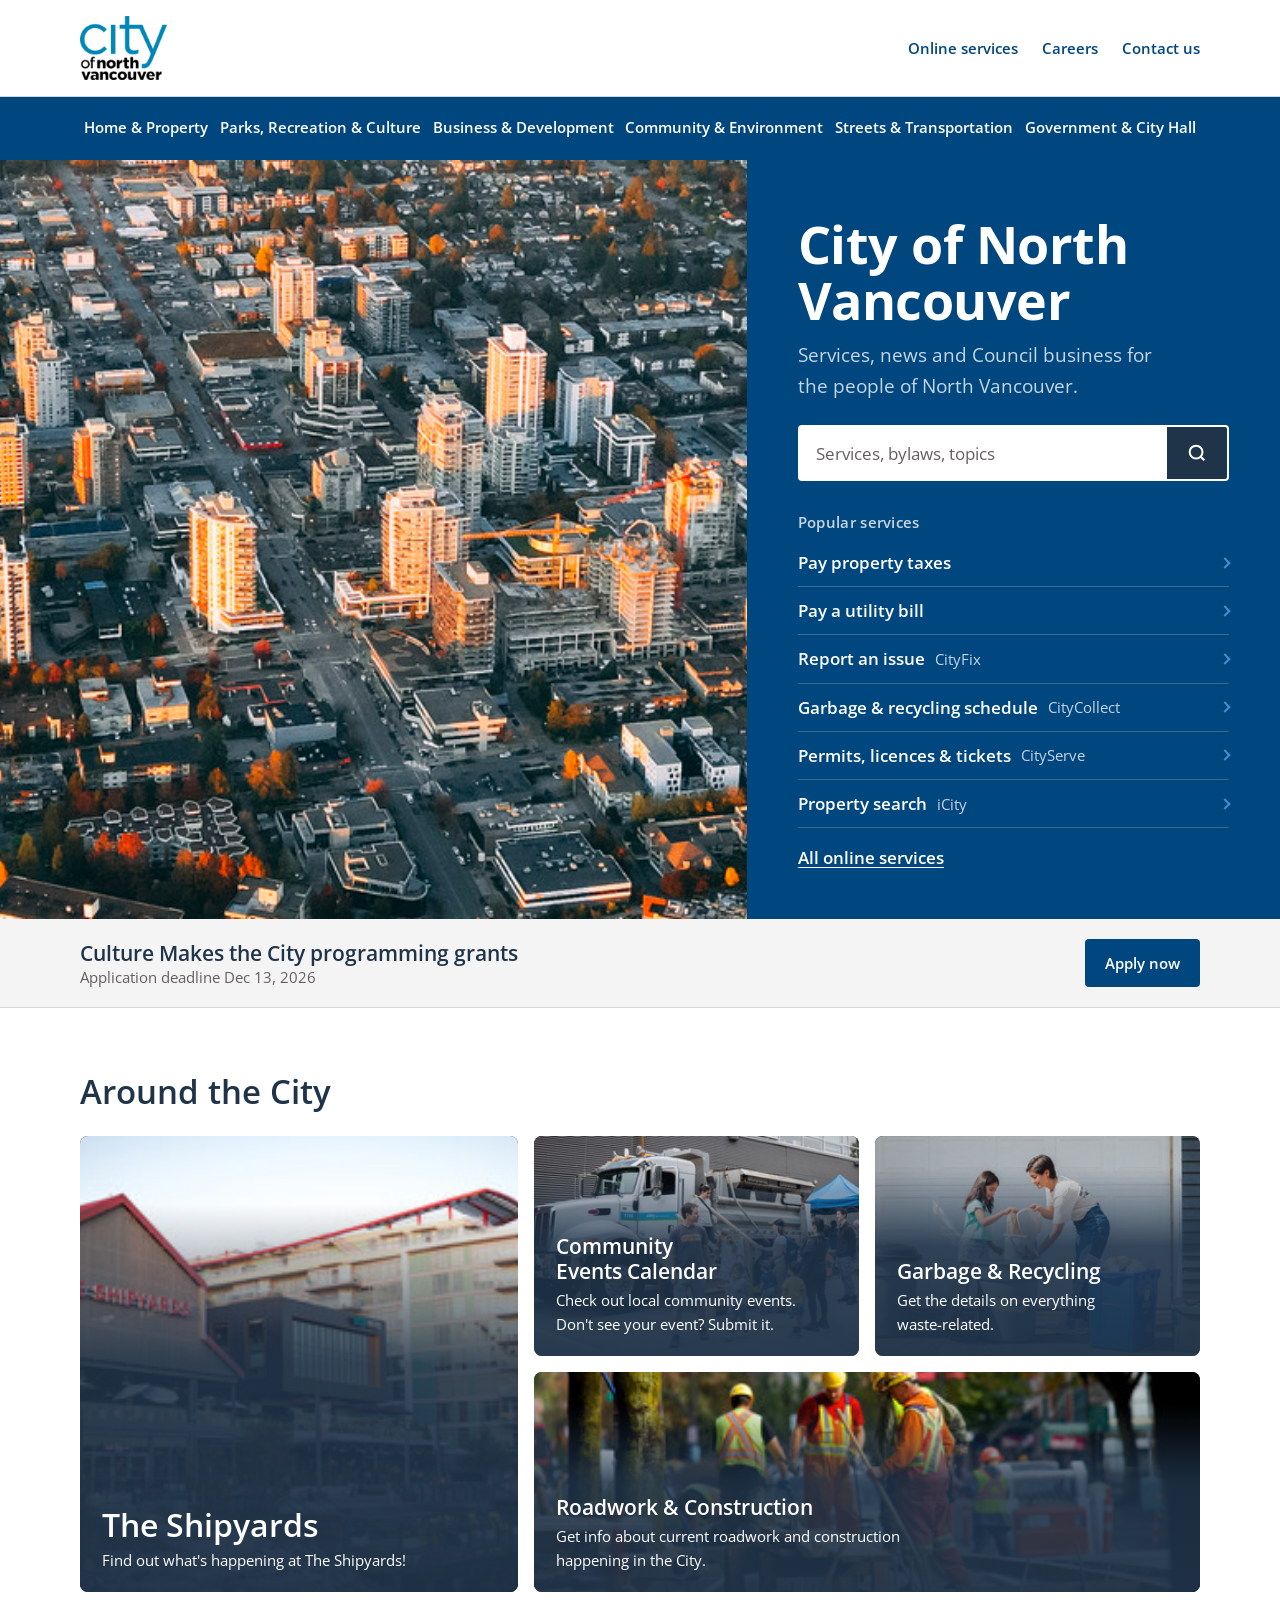
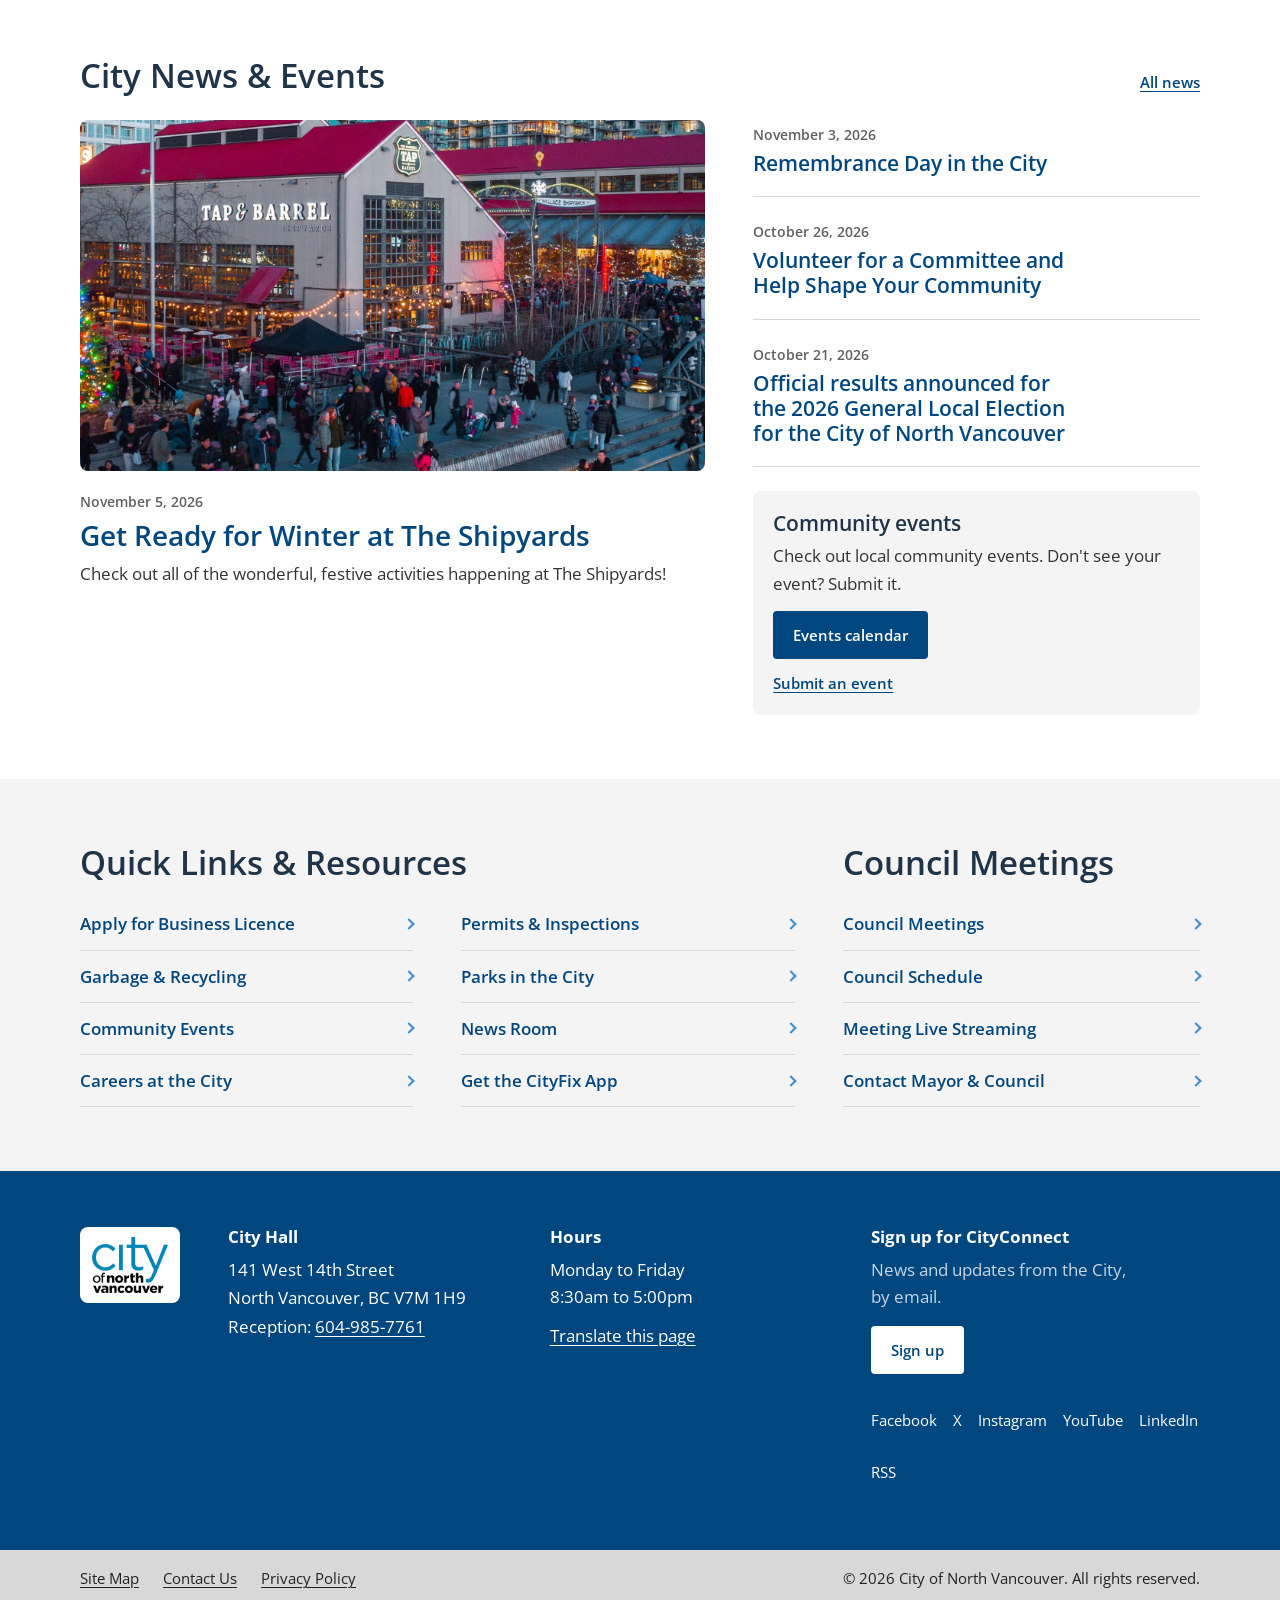
==== commit de321faa: "Homepage prototype: fix two links that 404 on aem.page Point the grants call-out at Grants & Funding" ====
--- a/prototypes/homepage.html
+++ b/prototypes/homepage.html
@@ -6,10 +6,10 @@
   "writtenBy": "stardust:prototype (render via impeccable craft → new-work, established world)",
   "writtenAt": "2026-11-16T21:25:00Z",
   "page": "index",
-  "variant": "A",
+  "variant": "B",
   "againstDirection": "stardust/direction.md (Active 2026-11-16T21:02:00Z)",
-  "againstDesign": "DESIGN-A.md / DESIGN-A.json",
-  "shapeBrief": "stardust/prototypes/index-A-shape.md",
+  "againstDesign": "DESIGN-B.md / DESIGN-B.json",
+  "shapeBrief": "stardust/prototypes/index-B-shape.md",
   "fidelity": "quick",
   "surprise": "low",
   "capturedSourceLineage": ["header: systemComponents[kind=header]", "hero: #banners slide 3 (aerial)", "featured: #banners slide 1 (grant banner, as text)", "service-router: direction-authorized new (improvement 1)", "around-the-city: #phcontent_0_ctl01_rptFeatures", "news-events: City News & Events list", "links: Quick Links & Resources + Council Meetings", "footer: systemComponents[kind=footer]"],
@@ -205,6 +205,75 @@
 .legal ul { list-style: none; margin: 0; padding: 0; display: flex; gap: var(--spacing-lg); flex-wrap: wrap; }
 .legal a { color: #222; }
 
+/* ===== Variant B: photography-led composition ===== */
+.hero-split { display: grid; grid-template-columns: minmax(0, 7fr) minmax(0, 5fr); min-height: 600px; }
+.hero-photo { margin: 0; position: relative; overflow: hidden; }
+.hero-photo img { position: absolute; inset: 0; width: 100%; height: 100%; object-fit: cover; object-position: 55% 50%; }
+.hero-panel { background: var(--cnv-navy); color: #fff; padding: 56px clamp(24px, 4vw, 64px) 48px; display: flex; flex-direction: column; }
+.hero-panel h1 { color: #fff; font-size: clamp(34px, 1.2rem + 2.8vw, var(--heading-xxl)); font-weight: 700; letter-spacing: -0.01em; line-height: 1.08; }
+.hero-panel .lede { margin-top: 12px; font-size: 19px; color: var(--harbour); max-width: 34ch; }
+.search-big.on-navy input { border-color: #fff; }
+.search-big.on-navy button { background: var(--ink); box-shadow: inset 0 0 0 2px #fff; }
+.search-big.on-navy button:hover { background: #000; }
+.hero-panel a:focus-visible, .hero-panel button:focus-visible, .hero-panel input:focus-visible { outline-color: #fff; }
+.panel-h { color: var(--harbour); font-size: 15px; font-weight: 600; letter-spacing: 0.02em; margin-top: 32px; }
+.panel-list { list-style: none; margin: 8px 0 0; padding: 0; }
+.panel-list a { display: flex; align-items: center; gap: 10px; min-height: 48px; padding: 10px 0; border-bottom: 1px solid rgb(255 255 255 / 0.2); color: #fff; text-decoration: none; font-weight: 600; }
+.panel-list a::after { content: ""; margin-left: auto; width: 8px; height: 8px; border-right: 2px solid var(--cnv-blue); border-top: 2px solid var(--cnv-blue); transform: rotate(45deg); flex: none; }
+.panel-list a:hover { text-decoration: underline; }
+.panel-list span { font-weight: 400; color: var(--harbour); font-size: 15px; }
+.panel-all { color: #fff; margin-top: 16px; font-weight: 600; }
+.featured-band { background: var(--mist); border-bottom: 1px solid var(--rule); }
+.featured-band .wrap { display: flex; align-items: center; justify-content: space-between; gap: var(--spacing-lg); padding-block: 20px; flex-wrap: wrap; }
+.featured-band h2 { font-size: 21px; }
+.featured-band h2 span { display: block; font-size: 15px; font-weight: 400; color: var(--muted); margin-top: 2px; }
+.mosaic { list-style: none; margin: 0; padding: 0; display: grid; grid-template-columns: 1.35fr 1fr 1fr; grid-template-rows: repeat(2, minmax(220px, auto)); gap: 16px; }
+.tile { position: relative; border-radius: var(--radius); overflow: hidden; background: var(--ink); min-height: 220px; display: flex; align-items: flex-end; isolation: isolate; }
+.tile-lg { grid-row: span 2; }
+.tile:nth-child(4) { grid-column: 2 / span 2; }
+.tile img { position: absolute; inset: 0; width: 100%; height: 100%; object-fit: cover; z-index: -2; transition: transform .6s cubic-bezier(0.16, 1, 0.3, 1); }
+.tile::before { content: ""; position: absolute; inset: 0; z-index: -1; background: linear-gradient(0deg, rgb(31 51 73 / 0.94) 0%, rgb(31 51 73 / 0.86) 50%, rgb(31 51 73 / 0) 85%); }
+.tile:hover img { transform: scale(1.04); }
+.tile-text { position: relative; padding: 20px 22px; color: #fff; max-width: 46ch; }
+.tile h3 { color: #fff; }
+.tile-lg h3 { font-size: clamp(24px, 1.2rem + 1vw, 33px); }
+.tile h3 a { color: #fff; text-decoration: none; }
+.tile h3 a::after { content: ""; position: absolute; inset: 0; }
+.tile:hover h3 a { text-decoration: underline; }
+.tile p { margin-top: 4px; font-size: 15px; color: #fff; }
+.tile:has(a:focus-visible) { outline: var(--focus); outline-offset: 4px; }
+.tile a:focus-visible { outline: none; }
+.news-b { display: grid; grid-template-columns: minmax(0, 7fr) minmax(0, 5fr); gap: var(--spacing-xl); }
+.lead img { aspect-ratio: 16 / 9; width: 100%; object-fit: cover; border-radius: var(--radius); margin-bottom: 16px; }
+.lead time, .news-b time { font-size: 14px; color: var(--muted); font-weight: 600; }
+.lead h3 { font-size: clamp(24px, 1.2rem + 0.8vw, 28px); margin-top: 4px; }
+.lead h3 a { text-decoration: none; }
+.lead h3 a:hover { text-decoration: underline; text-decoration-color: var(--cnv-blue); }
+.lead p { margin-top: 8px; }
+.news-side .news li:first-child { padding-top: 0; border-top: 0; }
+.events-b { margin-top: 24px; padding: 20px; background: var(--mist); border-radius: var(--radius); }
+.events-b p { margin-top: 6px; }
+.events-b .btn { margin-top: 14px; }
+.events-b .secondary { display: block; margin-top: 12px; font-weight: 600; font-size: var(--body-sm); }
+.links-b { display: grid; grid-template-columns: minmax(0, 2fr) minmax(0, 1fr); gap: var(--spacing-xl); }
+@media (max-width: 1024px) {
+  .hero-split { grid-template-columns: 1fr 1fr; }
+}
+@media (max-width: 899px) {
+  .hero-split { grid-template-columns: 1fr; min-height: 0; }
+  .hero-photo { aspect-ratio: 16 / 9; }
+  .mosaic { grid-template-columns: 1fr 1fr; grid-template-rows: none; }
+  .tile-lg { grid-row: auto; grid-column: 1 / -1; min-height: 300px; }
+  .tile:nth-child(4) { grid-column: auto; }
+  .news-b, .links-b { grid-template-columns: 1fr; }
+}
+@media (max-width: 599px) {
+  .hero-photo { aspect-ratio: auto; height: 220px; }
+  .hero-panel { padding: 32px var(--gutter); }
+  .mosaic { grid-template-columns: 1fr; }
+  .tile, .tile-lg { min-height: 240px; }
+}
+
 /* tablet */
 @media (max-width: 1024px) {
   .cards { grid-template-columns: repeat(2, minmax(0, 1fr)); }
@@ -260,11 +329,11 @@
 </head>
 <body>
 <!--
-THESIS: The City's front door opens on what residents came to do; refuses the promo-carousel-first municipal homepage.
-OWN-WORLD: CNV navy bar and footer, white page, CNV blue as rule/icon/focus accent, Open Sans on a 1.25 scale, the City's own photographs at 3:2, square-cornered calm with 8px softening.
-STORY: Visitor sees the city (aerial), finds their task in one look (six named services + search), then what's happening (places, dated news, events), then links and Council.
-FIRST VIEWPORT: Header with search; 480px aerial photo hero with h1 left on an ink scrim and the grants call-out card right; the service router begins at the fold.
-FORM: Faithful captured IA (Variant A, brief-pinned; no concept roll — established world, precisely specified brief). Seed key: n/a (brief-pinned).
+THESIS: North Vancouver's own photographs carry the homepage; refuses the thumbnail-strip municipal portal.
+OWN-WORLD: CNV navy panel meeting a full-height photograph, white page, captioned photo mosaic on ink scrims, CNV blue chevrons and focus, Open Sans 1.25 scale.
+STORY: Visitor sees the city, acts in the navy panel (search + six services), sees the grants deadline, explores places at large scale, reads the lead story, then links and Council.
+FIRST VIEWPORT: Split 7/5 — aerial photo left at full height, navy panel right with h1, search and the Popular services list; grants band at the fold.
+FORM: Photography re-foregrounding (Variant B, brief-pinned by stardust direction; no concept roll). Seed key: n/a (brief-pinned).
 FINISH: unreviewed and undocumented is unfinished; this build ends with the finish review, the verdict, and DESIGN.md
 -->
 <a class="skip" href="#main">Skip to main content</a>
@@ -297,87 +366,79 @@
 </header>
 
 <main id="main">
-  <section class="hero" data-section="hero" data-intent="orient" data-layout="full-bleed" aria-labelledby="h1">
-    <img src="media/2023-Aerial-Drone-Shots-of-City-_3__website_homepage_banner_1800x460.jpg" alt="" width="1800" height="460" fetchpriority="high" loading="eager">
+  <section class="hero-split" data-section="hero" data-intent="orient-and-act" data-layout="split-7-5" aria-labelledby="h1">
+    <figure class="hero-photo">
+      <img src="media/2023-Aerial-Drone-Shots-of-City-_3__website_homepage_banner_1800x460.jpg" alt="Aerial view of Lonsdale's towers and neighbourhoods at golden hour" width="1800" height="460" fetchpriority="high" loading="eager">
+    </figure>
+    <div class="hero-panel">
+      <h1 id="h1">City of North Vancouver</h1>
+      <p class="lede">Services, news and Council business for the people of North Vancouver.</p>
+      <form class="search-big on-navy" role="search" action="/search">
+        <label class="visually-hidden" for="q-main">Search the City website</label>
+        <input id="q-main" name="q" type="search" placeholder="Services, bylaws, topics">
+        <button type="submit" aria-label="Search"><svg width="22" height="22" viewBox="0 0 24 24" fill="none" stroke="currentColor" stroke-width="2.2" aria-hidden="true"><circle cx="11" cy="11" r="7"/><path d="m20 20-4-4"/></svg></button>
+      </form>
+      <h2 class="panel-h" id="services-h">Popular services</h2>
+      <ul class="panel-list" aria-labelledby="services-h">
+        <li><a href="/home-property/property-taxes">Pay property taxes</a></li>
+        <li><a href="/home-property/utility-rates">Pay a utility bill</a></li>
+        <li><a href="/city-hall/online-services/cityfix">Report an issue <span>CityFix</span></a></li>
+        <li><a href="/city-hall/online-services/citycollect">Garbage &amp; recycling schedule <span>CityCollect</span></a></li>
+        <li><a href="/city-hall/online-services/cityserve">Permits, licences &amp; tickets <span>CityServe</span></a></li>
+        <li><a href="https://icity.cnv.org/">Property search <span>iCity</span></a></li>
+      </ul>
+      <a class="panel-all" href="/city-hall/online-services">All online services</a>
+    </div>
+  </section>
+
+  <section class="featured-band" data-section="featured" data-intent="campaign" data-layout="band" aria-labelledby="featured-h">
     <div class="wrap">
-      <div>
-        <h1 id="h1">City of North Vancouver</h1>
-        <p class="lede">Services, news and Council business for the people of North Vancouver.</p>
-      </div>
-      <aside class="featured" aria-labelledby="featured-h">
-        <h2 id="featured-h">Culture Makes the City programming grants</h2>
-        <p>Application deadline Dec 13, 2026</p>
-        <a class="btn" href="/community-environment/grants-funding">Apply now</a>
-      </aside>
+      <h2 id="featured-h">Culture Makes the City programming grants <span>Application deadline Dec 13, 2026</span></h2>
+      <a class="btn" href="/community-environment/grants-funding">Apply now</a>
     </div>
   </section>
 
-  <section class="section services" data-section="service-router" data-intent="primary-action" data-layout="grid" data-items="6" aria-labelledby="services-h">
-    <div class="wrap services-grid">
-      <div>
-        <h2 id="services-h">What do you need today?</h2>
-        <p class="intro">Pay, apply, book and report online, any time.</p>
-        <form class="search-big" role="search" action="/search">
-          <label class="visually-hidden" for="q-main">Search the City website</label>
-          <input id="q-main" name="q" type="search" placeholder="Services, bylaws, topics">
-          <button type="submit" aria-label="Search"><svg width="22" height="22" viewBox="0 0 24 24" fill="none" stroke="currentColor" stroke-width="2.2" aria-hidden="true"><circle cx="11" cy="11" r="7"/><path d="m20 20-4-4"/></svg></button>
-        </form>
-        <a class="all-services" href="/city-hall/online-services">All online services</a>
-      </div>
-      <ul class="tiles">
-        <li><a href="/home-property/property-taxes"><svg viewBox="0 0 24 24" fill="none" stroke-width="1.8" aria-hidden="true"><path d="M3 11 12 4l9 7"/><path d="M5 10v10h14V10"/><path d="M10 20v-5h4v5"/></svg>Pay property taxes</a></li>
-        <li><a href="/home-property/utility-rates"><svg viewBox="0 0 24 24" fill="none" stroke-width="1.8" aria-hidden="true"><path d="M12 3s6 6.5 6 11a6 6 0 0 1-12 0c0-4.5 6-11 6-11Z"/></svg>Pay a utility bill</a></li>
-        <li><a href="/city-hall/online-services/cityfix"><svg viewBox="0 0 24 24" fill="none" stroke-width="1.8" aria-hidden="true"><path d="M12 21s7-6.2 7-12a7 7 0 0 0-14 0c0 5.8 7 12 7 12Z"/><path d="M12 7v4M12 14h.01"/></svg><span>Report an issue<small>CityFix</small></span></a></li>
-        <li><a href="/city-hall/online-services/citycollect"><svg viewBox="0 0 24 24" fill="none" stroke-width="1.8" aria-hidden="true"><path d="M4 7h16M9 7V4h6v3M6 7l1 13h10l1-13"/></svg><span>Garbage &amp; recycling schedule<small>CityCollect</small></span></a></li>
-        <li><a href="/city-hall/online-services/cityserve"><svg viewBox="0 0 24 24" fill="none" stroke-width="1.8" aria-hidden="true"><rect x="4" y="3" width="16" height="18" rx="2"/><path d="M8 8h8M8 12h8M8 16h5"/></svg><span>Permits, licences &amp; tickets<small>CityServe</small></span></a></li>
-        <li><a href="https://icity.cnv.org/"><svg viewBox="0 0 24 24" fill="none" stroke-width="1.8" aria-hidden="true"><path d="M9 4 3 6v14l6-2 6 2 6-2V4l-6 2-6-2Z"/><path d="M9 4v14M15 6v14"/></svg><span>Property search<small>iCity</small></span></a></li>
-      </ul>
-    </div>
-  </section>
-
-  <aside class="featured-m" aria-labelledby="featured-m-h">
-    <div class="wrap">
-      <h2 id="featured-m-h">Culture Makes the City programming grants</h2>
-      <p>Application deadline Dec 13, 2026</p>
-      <a class="btn" href="/community-environment/grants-funding">Apply now</a>
-    </div>
-  </aside>
-
-  <section class="section" data-section="around-the-city" data-intent="discovery" data-layout="grid" data-items="4" aria-labelledby="atc-h">
+  <section class="section" data-section="around-the-city" data-intent="discovery" data-layout="mosaic" data-items="4" aria-labelledby="atc-h">
     <div class="wrap">
       <div class="section-head"><h2 id="atc-h">Around the City</h2></div>
-      <ul class="cards">
-        <li class="card"><img src="media/2020-09-09-Pro-MDW-Shipyards-Scenic-Shot_website_Feature_image_344x198-_1_.jpg" alt="The Shipyards plaza on the waterfront" width="344" height="198" loading="lazy"><h3><a href="/parks-recreation/the-shipyards">The Shipyards</a></h3><p>Find out what's happening at The Shipyards!</p></li>
-        <li class="card"><img src="media/2026-05-23-Public-Works-Open-House-Operations-Centre-Trucks-_74__website_Feature_image_344x198.jpg" alt="Families exploring City trucks at the Public Works open house" width="344" height="198" loading="lazy"><h3><a href="/parks-recreation/events">Community Events Calendar</a></h3><p>Check out local community events. Don't see your event? Submit it.</p></li>
-        <li class="card"><img src="media/2025-07-Curbside-Collection-_15__website_Feature_image_344x198.jpg" alt="Curbside collection truck picking up green cans" width="344" height="198" loading="lazy"><h3><a href="/home-property/garbage-recycling-green-can">Garbage &amp; Recycling</a></h3><p>Get the details on everything waste-related.</p></li>
-        <li class="card"><img src="media/2014-09-Construction-Pro-CBR-Lonsdale-Avenue-Construction-workers-croppedwebsiteFeatureimage344.jpg" alt="Construction crew working on Lonsdale Avenue" width="344" height="198" loading="lazy"><h3><a href="/streets-transportation/streets-sidewalks/roadwork">Roadwork &amp; Construction</a></h3><p>Get info about current roadwork and construction happening in the City.</p></li>
+      <ul class="mosaic">
+        <li class="tile tile-lg"><img src="media/2020-09-09-Pro-MDW-Shipyards-Scenic-Shot_website_Feature_image_344x198-_1_.jpg" alt="The Shipyards plaza on the waterfront" width="344" height="198" loading="lazy"><div class="tile-text"><h3><a href="/parks-recreation/the-shipyards">The Shipyards</a></h3><p>Find out what's happening at The Shipyards!</p></div></li>
+        <li class="tile"><img src="media/2026-05-23-Public-Works-Open-House-Operations-Centre-Trucks-_74__website_Feature_image_344x198.jpg" alt="Families exploring City trucks at the Public Works open house" width="344" height="198" loading="lazy"><div class="tile-text"><h3><a href="/parks-recreation/events">Community Events Calendar</a></h3><p>Check out local community events. Don't see your event? Submit it.</p></div></li>
+        <li class="tile"><img src="media/2025-07-Curbside-Collection-_15__website_Feature_image_344x198.jpg" alt="Curbside collection truck picking up green cans" width="344" height="198" loading="lazy"><div class="tile-text"><h3><a href="/home-property/garbage-recycling-green-can">Garbage &amp; Recycling</a></h3><p>Get the details on everything waste-related.</p></div></li>
+        <li class="tile"><img src="media/2014-09-Construction-Pro-CBR-Lonsdale-Avenue-Construction-workers-croppedwebsiteFeatureimage344.jpg" alt="Construction crew working on Lonsdale Avenue" width="344" height="198" loading="lazy"><div class="tile-text"><h3><a href="/streets-transportation/streets-sidewalks/roadwork">Roadwork &amp; Construction</a></h3><p>Get info about current roadwork and construction happening in the City.</p></div></li>
       </ul>
     </div>
   </section>
 
-  <section class="section" data-section="news-events" data-intent="inform" data-layout="split-2-1" data-items="5" aria-labelledby="news-h" style="padding-top:0">
+  <section class="section" data-section="news-events" data-intent="inform" data-layout="lead-plus-list" data-items="5" aria-labelledby="news-h" style="padding-top:0">
     <div class="wrap">
       <div class="section-head"><h2 id="news-h">City News &amp; Events</h2><a href="/city-hall/news-room">All news</a></div>
-      <div class="news-grid">
-        <ul class="news">
-          <li><time datetime="2026-11-05">November 5, 2026</time><h3><a href="/city-hall/news-room/whats-new/2026/11/5/get-ready-for-winter-at-the-shipyards">Get Ready for Winter at The Shipyards</a></h3><p>Check out all of the wonderful, festive activities happening at The Shipyards!</p></li>
-          <li><time datetime="2026-11-03">November 3, 2026</time><h3><a href="/city-hall/news-room/whats-new/2026/11/3/remembrance-day-in-the-city">Remembrance Day in the City</a></h3><p>Join the community on Wednesday, November 11 at Victoria Park for the Remembrance Day service and parade.</p></li>
-          <li><time datetime="2026-10-26">October 26, 2026</time><h3><a href="/city-hall/news-room/whats-new/2026/10/26/volunteer-for-a-committee-and-help-shape-your-community">Volunteer for a Committee and Help Shape Your Community</a></h3><p>The City is accepting applications until 5:00 pm on Friday, November 13, 2026.</p></li>
-          <li><time datetime="2026-10-21">October 21, 2026</time><h3><a href="/city-hall/news-room/news-releases/2026/10/21/official-results-announced-for-the-2026-general-local-election-for-the-city-of-north-vancouver">Official results announced for the 2026 General Local Election for the City of North Vancouver</a></h3><p>On Saturday, October 17, 2026, electors voted for one mayor, six councillors, and three school trustees.</p></li>
-        </ul>
-        <aside class="events" aria-labelledby="events-h">
+      <div class="news-b">
+        <article class="lead">
           <img src="media/2026-SOTS-Homepage-banner.jpg" alt="Crowds gather around the lit tree at The Shipyards" width="1800" height="460" loading="lazy">
-          <h3 id="events-h">Community events</h3>
-          <p>Check out local community events. Don't see your event? Submit it.</p>
-          <a class="btn" href="/parks-recreation/events">Events calendar</a>
-          <a class="secondary" href="/parks-recreation/events">Submit an event</a>
-        </aside>
+          <time datetime="2026-11-05">November 5, 2026</time>
+          <h3><a href="/city-hall/news-room/whats-new/2026/11/5/get-ready-for-winter-at-the-shipyards">Get Ready for Winter at The Shipyards</a></h3>
+          <p>Check out all of the wonderful, festive activities happening at The Shipyards!</p>
+        </article>
+        <div class="news-side">
+          <ul class="news">
+            <li><time datetime="2026-11-03">November 3, 2026</time><h3><a href="/city-hall/news-room/whats-new/2026/11/3/remembrance-day-in-the-city">Remembrance Day in the City</a></h3></li>
+            <li><time datetime="2026-10-26">October 26, 2026</time><h3><a href="/city-hall/news-room/whats-new/2026/10/26/volunteer-for-a-committee-and-help-shape-your-community">Volunteer for a Committee and Help Shape Your Community</a></h3></li>
+            <li><time datetime="2026-10-21">October 21, 2026</time><h3><a href="/city-hall/news-room/news-releases/2026/10/21/official-results-announced-for-the-2026-general-local-election-for-the-city-of-north-vancouver">Official results announced for the 2026 General Local Election for the City of North Vancouver</a></h3></li>
+          </ul>
+          <aside class="events-b" aria-labelledby="events-h">
+            <h3 id="events-h">Community events</h3>
+            <p>Check out local community events. Don't see your event? Submit it.</p>
+            <a class="btn" href="/parks-recreation/events">Events calendar</a>
+            <a class="secondary" href="/parks-recreation/events">Submit an event</a>
+          </aside>
+        </div>
       </div>
     </div>
   </section>
 
-  <section class="section links" data-section="links" data-intent="cross-link" data-layout="two-column" data-items="12">
-    <div class="wrap links-grid">
+  <section class="section links" data-section="links" data-intent="cross-link" data-layout="three-column" data-items="12">
+    <div class="wrap links-b">
       <div>
         <h2 id="ql-h">Quick Links &amp; Resources</h2>
         <ul class="linklist two" aria-labelledby="ql-h">
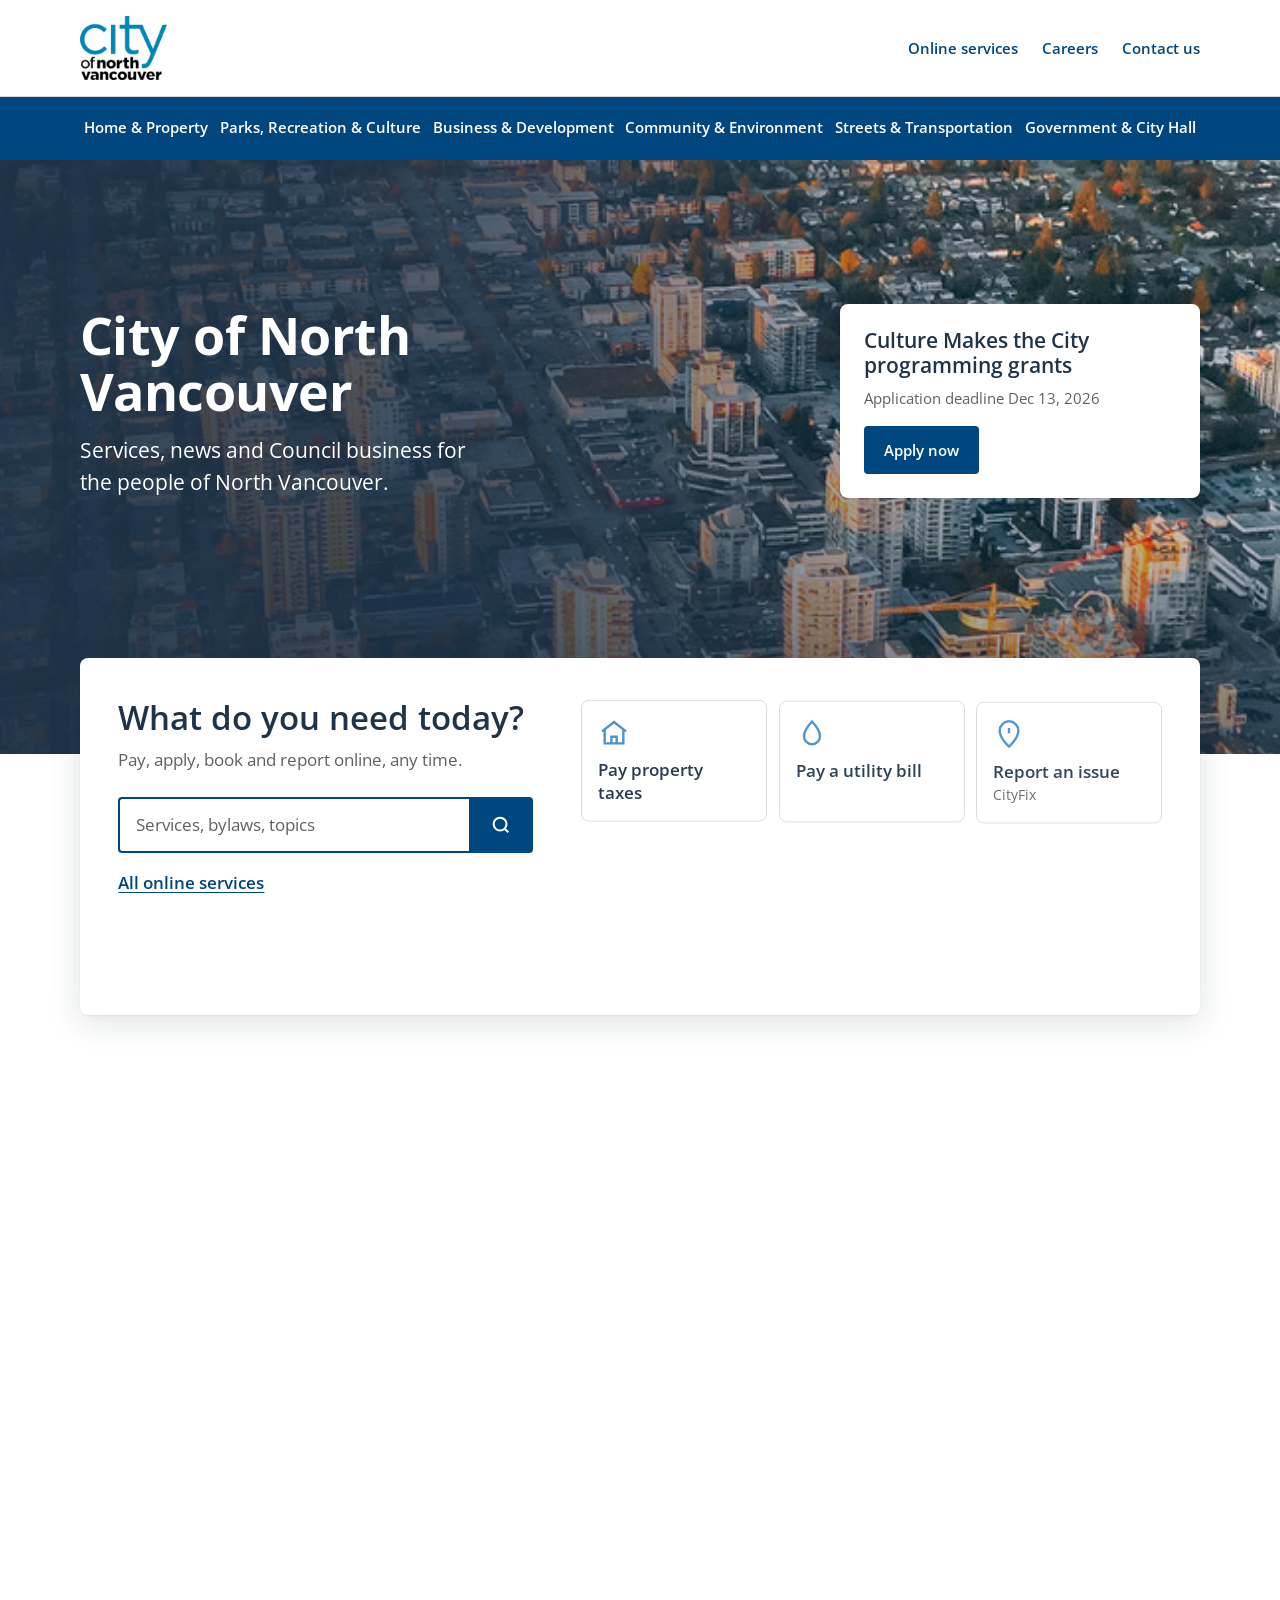
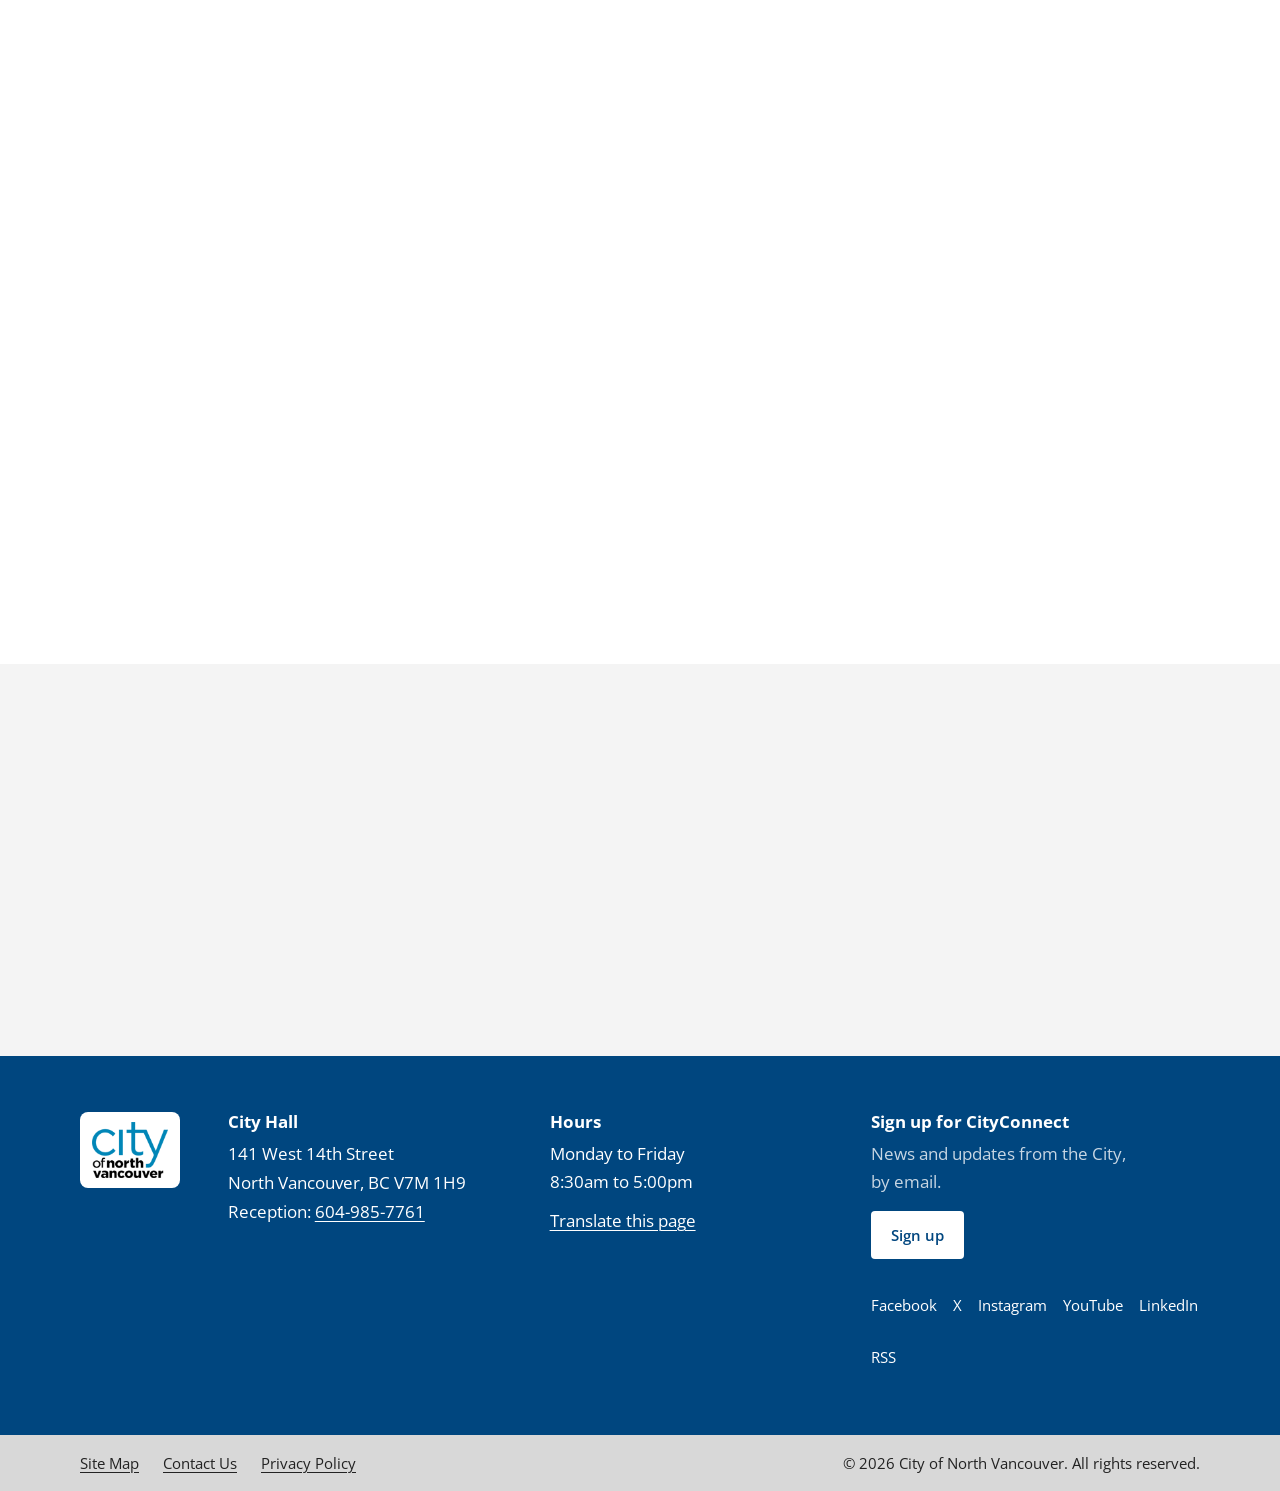
==== commit 3ad24c17: "Homepage prototype: fix two links that 404 on aem.page Point the grants call-out at Grants & Funding" ====
--- a/prototypes/homepage.html
+++ b/prototypes/homepage.html
@@ -6,12 +6,13 @@
   "writtenBy": "stardust:prototype (render via impeccable craft → new-work, established world)",
   "writtenAt": "2026-11-16T21:25:00Z",
   "page": "index",
-  "variant": "B",
+  "variant": "C",
   "againstDirection": "stardust/direction.md (Active 2026-11-16T21:02:00Z)",
-  "againstDesign": "DESIGN-B.md / DESIGN-B.json",
-  "shapeBrief": "stardust/prototypes/index-B-shape.md",
+  "againstDesign": "DESIGN-C.md / DESIGN-C.json",
+  "shapeBrief": "stardust/prototypes/index-C-shape.md",
   "fidelity": "quick",
-  "surprise": "low",
+  "surprise": "high",
+  "motion": { "register": "arrival", "registerSource": "direct", "runtimeVersion": "v1", "lenisAssets": { "js": "lenis.min.js", "css": "lenis.min.css" }, "attributesEmitted": ["data-anim", "data-parallax"], "choreographies": ["hero-arrival", "hero-parallax", "rising-plate", "section-entrance"] },
   "capturedSourceLineage": ["header: systemComponents[kind=header]", "hero: #banners slide 3 (aerial)", "featured: #banners slide 1 (grant banner, as text)", "service-router: direction-authorized new (improvement 1)", "around-the-city: #phcontent_0_ctl01_rptFeatures", "news-events: City News & Events list", "links: Quick Links & Resources + Council Meetings", "footer: systemComponents[kind=footer]"],
   "reflexRejectAudit": { "bypassed": "Mode A: Open Sans pinned from the captured surface" },
   "unsourcedContent": [],
@@ -25,6 +26,9 @@
 <title>City of North Vancouver</title>
 <link rel="icon" href="[data-uri]">
 <meta name="description" content="Official website of the City of North Vancouver, British Columbia, Canada.">
+<script>document.documentElement.classList.add('js-anim')</script>
+<link rel="stylesheet" href="lenis.min.css">
+<noscript><style>[data-anim]{opacity:1!important;transform:none!important}.hero-marquee,.post-hero{transform:none!important}.hero-c h1,.hero-c .lede,.hero-c .featured,.hero-marquee img{animation:none!important;opacity:1!important}</style></noscript>
 <link rel="preconnect" href="https://fonts.googleapis.com">
 <link rel="preconnect" href="https://fonts.gstatic.com" crossorigin>
 <link rel="stylesheet" href="https://fonts.googleapis.com/css2?family=Open+Sans:wght@400;600;700&display=swap">
@@ -64,6 +68,14 @@
   --gutter: clamp(16px, 4vw, 40px);
   --shadow-card: 0 1px 2px rgb(31 51 73 / 0.08), 0 6px 20px rgb(31 51 73 / 0.08);
   --focus: 3px solid #438ece;
+  --ease-out-cubic: cubic-bezier(0.25, 0.46, 0.45, 0.94);
+  --ease-out-quart: cubic-bezier(0.42, 0, 0, 1);
+  --ease-expo: cubic-bezier(0.16, 1, 0.3, 1);
+  --enter-duration: 700ms;
+  --enter-stagger: 90ms;
+  --parallax-translate: 35;
+  --parallax-fade: 0.55;
+  --parallax-progress: 0;
 }
 
 *, *::before, *::after { box-sizing: border-box; }
@@ -205,73 +217,31 @@
 .legal ul { list-style: none; margin: 0; padding: 0; display: flex; gap: var(--spacing-lg); flex-wrap: wrap; }
 .legal a { color: #222; }
 
-/* ===== Variant B: photography-led composition ===== */
-.hero-split { display: grid; grid-template-columns: minmax(0, 7fr) minmax(0, 5fr); min-height: 600px; }
-.hero-photo { margin: 0; position: relative; overflow: hidden; }
-.hero-photo img { position: absolute; inset: 0; width: 100%; height: 100%; object-fit: cover; object-position: 55% 50%; }
-.hero-panel { background: var(--cnv-navy); color: #fff; padding: 56px clamp(24px, 4vw, 64px) 48px; display: flex; flex-direction: column; }
-.hero-panel h1 { color: #fff; font-size: clamp(34px, 1.2rem + 2.8vw, var(--heading-xxl)); font-weight: 700; letter-spacing: -0.01em; line-height: 1.08; }
-.hero-panel .lede { margin-top: 12px; font-size: 19px; color: var(--harbour); max-width: 34ch; }
-.search-big.on-navy input { border-color: #fff; }
-.search-big.on-navy button { background: var(--ink); box-shadow: inset 0 0 0 2px #fff; }
-.search-big.on-navy button:hover { background: #000; }
-.hero-panel a:focus-visible, .hero-panel button:focus-visible, .hero-panel input:focus-visible { outline-color: #fff; }
-.panel-h { color: var(--harbour); font-size: 15px; font-weight: 600; letter-spacing: 0.02em; margin-top: 32px; }
-.panel-list { list-style: none; margin: 8px 0 0; padding: 0; }
-.panel-list a { display: flex; align-items: center; gap: 10px; min-height: 48px; padding: 10px 0; border-bottom: 1px solid rgb(255 255 255 / 0.2); color: #fff; text-decoration: none; font-weight: 600; }
-.panel-list a::after { content: ""; margin-left: auto; width: 8px; height: 8px; border-right: 2px solid var(--cnv-blue); border-top: 2px solid var(--cnv-blue); transform: rotate(45deg); flex: none; }
-.panel-list a:hover { text-decoration: underline; }
-.panel-list span { font-weight: 400; color: var(--harbour); font-size: 15px; }
-.panel-all { color: #fff; margin-top: 16px; font-weight: 600; }
-.featured-band { background: var(--mist); border-bottom: 1px solid var(--rule); }
-.featured-band .wrap { display: flex; align-items: center; justify-content: space-between; gap: var(--spacing-lg); padding-block: 20px; flex-wrap: wrap; }
-.featured-band h2 { font-size: 21px; }
-.featured-band h2 span { display: block; font-size: 15px; font-weight: 400; color: var(--muted); margin-top: 2px; }
-.mosaic { list-style: none; margin: 0; padding: 0; display: grid; grid-template-columns: 1.35fr 1fr 1fr; grid-template-rows: repeat(2, minmax(220px, auto)); gap: 16px; }
-.tile { position: relative; border-radius: var(--radius); overflow: hidden; background: var(--ink); min-height: 220px; display: flex; align-items: flex-end; isolation: isolate; }
-.tile-lg { grid-row: span 2; }
-.tile:nth-child(4) { grid-column: 2 / span 2; }
-.tile img { position: absolute; inset: 0; width: 100%; height: 100%; object-fit: cover; z-index: -2; transition: transform .6s cubic-bezier(0.16, 1, 0.3, 1); }
-.tile::before { content: ""; position: absolute; inset: 0; z-index: -1; background: linear-gradient(0deg, rgb(31 51 73 / 0.94) 0%, rgb(31 51 73 / 0.86) 50%, rgb(31 51 73 / 0) 85%); }
-.tile:hover img { transform: scale(1.04); }
-.tile-text { position: relative; padding: 20px 22px; color: #fff; max-width: 46ch; }
-.tile h3 { color: #fff; }
-.tile-lg h3 { font-size: clamp(24px, 1.2rem + 1vw, 33px); }
-.tile h3 a { color: #fff; text-decoration: none; }
-.tile h3 a::after { content: ""; position: absolute; inset: 0; }
-.tile:hover h3 a { text-decoration: underline; }
-.tile p { margin-top: 4px; font-size: 15px; color: #fff; }
-.tile:has(a:focus-visible) { outline: var(--focus); outline-offset: 4px; }
-.tile a:focus-visible { outline: none; }
-.news-b { display: grid; grid-template-columns: minmax(0, 7fr) minmax(0, 5fr); gap: var(--spacing-xl); }
-.lead img { aspect-ratio: 16 / 9; width: 100%; object-fit: cover; border-radius: var(--radius); margin-bottom: 16px; }
-.lead time, .news-b time { font-size: 14px; color: var(--muted); font-weight: 600; }
-.lead h3 { font-size: clamp(24px, 1.2rem + 0.8vw, 28px); margin-top: 4px; }
-.lead h3 a { text-decoration: none; }
-.lead h3 a:hover { text-decoration: underline; text-decoration-color: var(--cnv-blue); }
-.lead p { margin-top: 8px; }
-.news-side .news li:first-child { padding-top: 0; border-top: 0; }
-.events-b { margin-top: 24px; padding: 20px; background: var(--mist); border-radius: var(--radius); }
-.events-b p { margin-top: 6px; }
-.events-b .btn { margin-top: 14px; }
-.events-b .secondary { display: block; margin-top: 12px; font-weight: 600; font-size: var(--body-sm); }
-.links-b { display: grid; grid-template-columns: minmax(0, 2fr) minmax(0, 1fr); gap: var(--spacing-xl); }
-@media (max-width: 1024px) {
-  .hero-split { grid-template-columns: 1fr 1fr; }
-}
-@media (max-width: 899px) {
-  .hero-split { grid-template-columns: 1fr; min-height: 0; }
-  .hero-photo { aspect-ratio: 16 / 9; }
-  .mosaic { grid-template-columns: 1fr 1fr; grid-template-rows: none; }
-  .tile-lg { grid-row: auto; grid-column: 1 / -1; min-height: 300px; }
-  .tile:nth-child(4) { grid-column: auto; }
-  .news-b, .links-b { grid-template-columns: 1fr; }
-}
+/* ===== Variant C: arrival register ===== */
+.hero-c { min-height: clamp(520px, 66vh, 680px); overflow: hidden; }
+.hero.hero-c .wrap { padding-bottom: calc(112px + 16vh); } /* clears the plate overlap (96px) plus its full rising travel (16vh) */
+.hero-marquee { position: absolute; inset: 0 0 -35vh 0; z-index: -2; will-change: transform; }
+.hero-marquee img { width: 100%; height: 100%; object-fit: cover; object-position: 50% 40%; }
+.hero-c::before { background:
+  linear-gradient(90deg, rgb(31 51 73 / 0.92) 0%, rgb(31 51 73 / 0.74) 40%, rgb(31 51 73 / 0.08) 78%),
+  linear-gradient(0deg, rgb(31 51 73 / calc(0.55 + var(--parallax-progress) * 0.35)), transparent 55%); }
+.post-hero { position: relative; z-index: 1; margin-top: -96px; padding-top: 0; will-change: transform; }
+.post-hero > .wrap { background: #fff; border-radius: var(--radius); box-shadow: 0 8px 32px rgb(31 51 73 / 0.14), 0 1px 2px rgb(31 51 73 / 0.08); padding: 40px clamp(20px, 3vw, 48px); max-width: calc(var(--max-width) - 2 * var(--gutter)); }
+@keyframes enterUp { from { opacity: 0; transform: translateY(28px); } to { opacity: 1; transform: none; } }
+@keyframes settle { from { transform: scale(1.08); } to { transform: scale(1); } }
+html.js-anim .hero-marquee img { animation: settle 1600ms var(--ease-expo) both; }
+html.js-anim .hero-c h1 { animation: enterUp var(--enter-duration) var(--ease-out-cubic) 150ms both; }
+html.js-anim .hero-c .lede { animation: enterUp var(--enter-duration) var(--ease-out-cubic) calc(150ms + var(--enter-stagger)) both; }
+html.js-anim .hero-c .featured { animation: enterUp var(--enter-duration) var(--ease-out-cubic) calc(150ms + 3 * var(--enter-stagger)) both; }
 @media (max-width: 599px) {
-  .hero-photo { aspect-ratio: auto; height: 220px; }
-  .hero-panel { padding: 32px var(--gutter); }
-  .mosaic { grid-template-columns: 1fr; }
-  .tile, .tile-lg { min-height: 240px; }
+  .hero-c { min-height: 0; }
+  .hero.hero-c .wrap { padding-block: 112px 104px; }
+  .post-hero { margin-top: -72px; }
+  .post-hero > .wrap { margin-inline: 12px; padding: 28px 16px; }
+}
+@media (prefers-reduced-motion: reduce) {
+  html.js-anim .hero-marquee img, html.js-anim .hero-c h1, html.js-anim .hero-c .lede, html.js-anim .hero-c .featured { animation: none; }
+  .hero-marquee, .post-hero { transform: none !important; }
 }
 
 /* tablet */
@@ -327,13 +297,13 @@
 }
 </style>
 </head>
-<body>
+<body data-motion-register="arrival">
 <!--
-THESIS: North Vancouver's own photographs carry the homepage; refuses the thumbnail-strip municipal portal.
-OWN-WORLD: CNV navy panel meeting a full-height photograph, white page, captioned photo mosaic on ink scrims, CNV blue chevrons and focus, Open Sans 1.25 scale.
-STORY: Visitor sees the city, acts in the navy panel (search + six services), sees the grants deadline, explores places at large scale, reads the lead story, then links and Council.
-FIRST VIEWPORT: Split 7/5 — aerial photo left at full height, navy panel right with h1, search and the Popular services list; grants band at the fold.
-FORM: Photography re-foregrounding (Variant B, brief-pinned by stardust direction; no concept roll). Seed key: n/a (brief-pinned).
+THESIS: The homepage arrives like the city does — the aerial view settles, then residents' tasks rise to meet them; refuses decorative motion and the autoplay carousel.
+OWN-WORLD: Variant A's world (CNV navy bar and footer, white page, CNV blue accents, Open Sans 1.25, own photography) plus one slow, upward arrival choreography.
+STORY: Visitor lands on the city from above, reads the welcome, and the service plate slides up over the photograph as they scroll; places, dated news and links follow in calm entrances.
+FIRST VIEWPORT: 85vh aerial stage, h1 and lede rising in on load, grants card last; the white service plate's top edge overlaps the stage at the fold.
+FORM: Arrival register (Variant C, brief-pinned by stardust direction; identical IA to A). Seed key: n/a (brief-pinned).
 FINISH: unreviewed and undocumented is unfinished; this build ends with the finish review, the verdict, and DESIGN.md
 -->
 <a class="skip" href="#main">Skip to main content</a>
@@ -366,80 +336,88 @@
 </header>
 
 <main id="main">
-  <section class="hero-split" data-section="hero" data-intent="orient-and-act" data-layout="split-7-5" aria-labelledby="h1">
-    <figure class="hero-photo">
-      <img src="media/2023-Aerial-Drone-Shots-of-City-_3__website_homepage_banner_1800x460.jpg" alt="Aerial view of Lonsdale's towers and neighbourhoods at golden hour" width="1800" height="460" fetchpriority="high" loading="eager">
-    </figure>
-    <div class="hero-panel">
-      <h1 id="h1">City of North Vancouver</h1>
-      <p class="lede">Services, news and Council business for the people of North Vancouver.</p>
-      <form class="search-big on-navy" role="search" action="/search">
-        <label class="visually-hidden" for="q-main">Search the City website</label>
-        <input id="q-main" name="q" type="search" placeholder="Services, bylaws, topics">
-        <button type="submit" aria-label="Search"><svg width="22" height="22" viewBox="0 0 24 24" fill="none" stroke="currentColor" stroke-width="2.2" aria-hidden="true"><circle cx="11" cy="11" r="7"/><path d="m20 20-4-4"/></svg></button>
-      </form>
-      <h2 class="panel-h" id="services-h">Popular services</h2>
-      <ul class="panel-list" aria-labelledby="services-h">
-        <li><a href="/home-property/property-taxes">Pay property taxes</a></li>
-        <li><a href="/home-property/utility-rates">Pay a utility bill</a></li>
-        <li><a href="/city-hall/online-services/cityfix">Report an issue <span>CityFix</span></a></li>
-        <li><a href="/city-hall/online-services/citycollect">Garbage &amp; recycling schedule <span>CityCollect</span></a></li>
-        <li><a href="/city-hall/online-services/cityserve">Permits, licences &amp; tickets <span>CityServe</span></a></li>
-        <li><a href="https://icity.cnv.org/">Property search <span>iCity</span></a></li>
+  <section class="hero hero-c" data-section="hero" data-intent="orient" data-layout="full-bleed" aria-labelledby="h1">
+    <div class="hero-marquee" data-parallax><img src="media/2023-Aerial-Drone-Shots-of-City-_3__website_homepage_banner_1800x460.jpg" alt="" width="1800" height="460" fetchpriority="high" loading="eager"></div>
+    <div class="wrap">
+      <div>
+        <h1 id="h1">City of North Vancouver</h1>
+        <p class="lede">Services, news and Council business for the people of North Vancouver.</p>
+      </div>
+      <aside class="featured" aria-labelledby="featured-h">
+        <h2 id="featured-h">Culture Makes the City programming grants</h2>
+        <p>Application deadline Dec 13, 2026</p>
+        <a class="btn" href="/community-environment/grants-funding">Apply now</a>
+      </aside>
+    </div>
+  </section>
+
+  <section class="section services post-hero" data-section="service-router" data-intent="primary-action" data-layout="grid" data-items="6" aria-labelledby="services-h">
+    <div class="wrap services-grid">
+      <div>
+        <h2 id="services-h">What do you need today?</h2>
+        <p class="intro">Pay, apply, book and report online, any time.</p>
+        <form class="search-big" role="search" action="/search">
+          <label class="visually-hidden" for="q-main">Search the City website</label>
+          <input id="q-main" name="q" type="search" placeholder="Services, bylaws, topics">
+          <button type="submit" aria-label="Search"><svg width="22" height="22" viewBox="0 0 24 24" fill="none" stroke="currentColor" stroke-width="2.2" aria-hidden="true"><circle cx="11" cy="11" r="7"/><path d="m20 20-4-4"/></svg></button>
+        </form>
+        <a class="all-services" href="/city-hall/online-services">All online services</a>
+      </div>
+      <ul class="tiles">
+        <li data-anim><a href="/home-property/property-taxes"><svg viewBox="0 0 24 24" fill="none" stroke-width="1.8" aria-hidden="true"><path d="M3 11 12 4l9 7"/><path d="M5 10v10h14V10"/><path d="M10 20v-5h4v5"/></svg>Pay property taxes</a></li>
+        <li data-anim><a href="/home-property/utility-rates"><svg viewBox="0 0 24 24" fill="none" stroke-width="1.8" aria-hidden="true"><path d="M12 3s6 6.5 6 11a6 6 0 0 1-12 0c0-4.5 6-11 6-11Z"/></svg>Pay a utility bill</a></li>
+        <li data-anim><a href="/city-hall/online-services/cityfix"><svg viewBox="0 0 24 24" fill="none" stroke-width="1.8" aria-hidden="true"><path d="M12 21s7-6.2 7-12a7 7 0 0 0-14 0c0 5.8 7 12 7 12Z"/><path d="M12 7v4M12 14h.01"/></svg><span>Report an issue<small>CityFix</small></span></a></li>
+        <li data-anim><a href="/city-hall/online-services/citycollect"><svg viewBox="0 0 24 24" fill="none" stroke-width="1.8" aria-hidden="true"><path d="M4 7h16M9 7V4h6v3M6 7l1 13h10l1-13"/></svg><span>Garbage &amp; recycling schedule<small>CityCollect</small></span></a></li>
+        <li data-anim><a href="/city-hall/online-services/cityserve"><svg viewBox="0 0 24 24" fill="none" stroke-width="1.8" aria-hidden="true"><rect x="4" y="3" width="16" height="18" rx="2"/><path d="M8 8h8M8 12h8M8 16h5"/></svg><span>Permits, licences &amp; tickets<small>CityServe</small></span></a></li>
+        <li data-anim><a href="https://icity.cnv.org/"><svg viewBox="0 0 24 24" fill="none" stroke-width="1.8" aria-hidden="true"><path d="M9 4 3 6v14l6-2 6 2 6-2V4l-6 2-6-2Z"/><path d="M9 4v14M15 6v14"/></svg><span>Property search<small>iCity</small></span></a></li>
       </ul>
-      <a class="panel-all" href="/city-hall/online-services">All online services</a>
     </div>
   </section>
 
-  <section class="featured-band" data-section="featured" data-intent="campaign" data-layout="band" aria-labelledby="featured-h">
+  <aside class="featured-m" aria-labelledby="featured-m-h">
     <div class="wrap">
-      <h2 id="featured-h">Culture Makes the City programming grants <span>Application deadline Dec 13, 2026</span></h2>
+      <h2 id="featured-m-h">Culture Makes the City programming grants</h2>
+      <p>Application deadline Dec 13, 2026</p>
       <a class="btn" href="/community-environment/grants-funding">Apply now</a>
     </div>
+  </aside>
+
+  <section class="section" data-section="around-the-city" data-intent="discovery" data-layout="grid" data-items="4" aria-labelledby="atc-h">
+    <div class="wrap">
+      <div class="section-head" data-anim><h2 id="atc-h">Around the City</h2></div>
+      <ul class="cards">
+        <li class="card" data-anim><img src="media/2020-09-09-Pro-MDW-Shipyards-Scenic-Shot_website_Feature_image_344x198-_1_.jpg" alt="The Shipyards plaza on the waterfront" width="344" height="198" loading="lazy"><h3><a href="/parks-recreation/the-shipyards">The Shipyards</a></h3><p>Find out what's happening at The Shipyards!</p></li>
+        <li class="card" data-anim><img src="media/2026-05-23-Public-Works-Open-House-Operations-Centre-Trucks-_74__website_Feature_image_344x198.jpg" alt="Families exploring City trucks at the Public Works open house" width="344" height="198" loading="lazy"><h3><a href="/parks-recreation/events">Community Events Calendar</a></h3><p>Check out local community events. Don't see your event? Submit it.</p></li>
+        <li class="card" data-anim><img src="media/2025-07-Curbside-Collection-_15__website_Feature_image_344x198.jpg" alt="Curbside collection truck picking up green cans" width="344" height="198" loading="lazy"><h3><a href="/home-property/garbage-recycling-green-can">Garbage &amp; Recycling</a></h3><p>Get the details on everything waste-related.</p></li>
+        <li class="card" data-anim><img src="media/2014-09-Construction-Pro-CBR-Lonsdale-Avenue-Construction-workers-croppedwebsiteFeatureimage344.jpg" alt="Construction crew working on Lonsdale Avenue" width="344" height="198" loading="lazy"><h3><a href="/streets-transportation/streets-sidewalks/roadwork">Roadwork &amp; Construction</a></h3><p>Get info about current roadwork and construction happening in the City.</p></li>
+      </ul>
+    </div>
   </section>
 
-  <section class="section" data-section="around-the-city" data-intent="discovery" data-layout="mosaic" data-items="4" aria-labelledby="atc-h">
+  <section class="section" data-section="news-events" data-intent="inform" data-layout="split-2-1" data-items="5" aria-labelledby="news-h" style="padding-top:0">
     <div class="wrap">
-      <div class="section-head"><h2 id="atc-h">Around the City</h2></div>
-      <ul class="mosaic">
-        <li class="tile tile-lg"><img src="media/2020-09-09-Pro-MDW-Shipyards-Scenic-Shot_website_Feature_image_344x198-_1_.jpg" alt="The Shipyards plaza on the waterfront" width="344" height="198" loading="lazy"><div class="tile-text"><h3><a href="/parks-recreation/the-shipyards">The Shipyards</a></h3><p>Find out what's happening at The Shipyards!</p></div></li>
-        <li class="tile"><img src="media/2026-05-23-Public-Works-Open-House-Operations-Centre-Trucks-_74__website_Feature_image_344x198.jpg" alt="Families exploring City trucks at the Public Works open house" width="344" height="198" loading="lazy"><div class="tile-text"><h3><a href="/parks-recreation/events">Community Events Calendar</a></h3><p>Check out local community events. Don't see your event? Submit it.</p></div></li>
-        <li class="tile"><img src="media/2025-07-Curbside-Collection-_15__website_Feature_image_344x198.jpg" alt="Curbside collection truck picking up green cans" width="344" height="198" loading="lazy"><div class="tile-text"><h3><a href="/home-property/garbage-recycling-green-can">Garbage &amp; Recycling</a></h3><p>Get the details on everything waste-related.</p></div></li>
-        <li class="tile"><img src="media/2014-09-Construction-Pro-CBR-Lonsdale-Avenue-Construction-workers-croppedwebsiteFeatureimage344.jpg" alt="Construction crew working on Lonsdale Avenue" width="344" height="198" loading="lazy"><div class="tile-text"><h3><a href="/streets-transportation/streets-sidewalks/roadwork">Roadwork &amp; Construction</a></h3><p>Get info about current roadwork and construction happening in the City.</p></div></li>
-      </ul>
+      <div class="section-head" data-anim><h2 id="news-h">City News &amp; Events</h2><a href="/city-hall/news-room">All news</a></div>
+      <div class="news-grid">
+        <ul class="news">
+          <li data-anim><time datetime="2026-11-05">November 5, 2026</time><h3><a href="/city-hall/news-room/whats-new/2026/11/5/get-ready-for-winter-at-the-shipyards">Get Ready for Winter at The Shipyards</a></h3><p>Check out all of the wonderful, festive activities happening at The Shipyards!</p></li>
+          <li data-anim><time datetime="2026-11-03">November 3, 2026</time><h3><a href="/city-hall/news-room/whats-new/2026/11/3/remembrance-day-in-the-city">Remembrance Day in the City</a></h3><p>Join the community on Wednesday, November 11 at Victoria Park for the Remembrance Day service and parade.</p></li>
+          <li data-anim><time datetime="2026-10-26">October 26, 2026</time><h3><a href="/city-hall/news-room/whats-new/2026/10/26/volunteer-for-a-committee-and-help-shape-your-community">Volunteer for a Committee and Help Shape Your Community</a></h3><p>The City is accepting applications until 5:00 pm on Friday, November 13, 2026.</p></li>
+          <li data-anim><time datetime="2026-10-21">October 21, 2026</time><h3><a href="/city-hall/news-room/news-releases/2026/10/21/official-results-announced-for-the-2026-general-local-election-for-the-city-of-north-vancouver">Official results announced for the 2026 General Local Election for the City of North Vancouver</a></h3><p>On Saturday, October 17, 2026, electors voted for one mayor, six councillors, and three school trustees.</p></li>
+        </ul>
+        <aside class="events" data-anim aria-labelledby="events-h">
+          <img src="media/2026-SOTS-Homepage-banner.jpg" alt="Crowds gather around the lit tree at The Shipyards" width="1800" height="460" loading="lazy">
+          <h3 id="events-h">Community events</h3>
+          <p>Check out local community events. Don't see your event? Submit it.</p>
+          <a class="btn" href="/parks-recreation/events">Events calendar</a>
+          <a class="secondary" href="/parks-recreation/events">Submit an event</a>
+        </aside>
+      </div>
     </div>
   </section>
 
-  <section class="section" data-section="news-events" data-intent="inform" data-layout="lead-plus-list" data-items="5" aria-labelledby="news-h" style="padding-top:0">
-    <div class="wrap">
-      <div class="section-head"><h2 id="news-h">City News &amp; Events</h2><a href="/city-hall/news-room">All news</a></div>
-      <div class="news-b">
-        <article class="lead">
-          <img src="media/2026-SOTS-Homepage-banner.jpg" alt="Crowds gather around the lit tree at The Shipyards" width="1800" height="460" loading="lazy">
-          <time datetime="2026-11-05">November 5, 2026</time>
-          <h3><a href="/city-hall/news-room/whats-new/2026/11/5/get-ready-for-winter-at-the-shipyards">Get Ready for Winter at The Shipyards</a></h3>
-          <p>Check out all of the wonderful, festive activities happening at The Shipyards!</p>
-        </article>
-        <div class="news-side">
-          <ul class="news">
-            <li><time datetime="2026-11-03">November 3, 2026</time><h3><a href="/city-hall/news-room/whats-new/2026/11/3/remembrance-day-in-the-city">Remembrance Day in the City</a></h3></li>
-            <li><time datetime="2026-10-26">October 26, 2026</time><h3><a href="/city-hall/news-room/whats-new/2026/10/26/volunteer-for-a-committee-and-help-shape-your-community">Volunteer for a Committee and Help Shape Your Community</a></h3></li>
-            <li><time datetime="2026-10-21">October 21, 2026</time><h3><a href="/city-hall/news-room/news-releases/2026/10/21/official-results-announced-for-the-2026-general-local-election-for-the-city-of-north-vancouver">Official results announced for the 2026 General Local Election for the City of North Vancouver</a></h3></li>
-          </ul>
-          <aside class="events-b" aria-labelledby="events-h">
-            <h3 id="events-h">Community events</h3>
-            <p>Check out local community events. Don't see your event? Submit it.</p>
-            <a class="btn" href="/parks-recreation/events">Events calendar</a>
-            <a class="secondary" href="/parks-recreation/events">Submit an event</a>
-          </aside>
-        </div>
-      </div>
-    </div>
-  </section>
-
-  <section class="section links" data-section="links" data-intent="cross-link" data-layout="three-column" data-items="12">
-    <div class="wrap links-b">
-      <div>
+  <section class="section links" data-section="links" data-intent="cross-link" data-layout="two-column" data-items="12">
+    <div class="wrap links-grid">
+      <div data-anim>
         <h2 id="ql-h">Quick Links &amp; Resources</h2>
         <ul class="linklist two" aria-labelledby="ql-h">
           <li><a href="/business-development/business-licences">Apply for Business Licence</a></li>
@@ -452,7 +430,7 @@
           <li><a href="/city-hall/online-services/cityfix">Get the CityFix App</a></li>
         </ul>
       </div>
-      <div>
+      <div data-anim>
         <h2 id="cm-h">Council Meetings</h2>
         <ul class="linklist" aria-labelledby="cm-h">
           <li><a href="/city-hall/council-meetings">Council Meetings</a></li>
@@ -507,5 +485,279 @@
 b.addEventListener('click',()=>{const o=b.getAttribute('aria-expanded')==='true';b.setAttribute('aria-expanded',String(!o));n.classList.toggle('is-open',!o);});
 document.addEventListener('keydown',e=>{if(e.key==='Escape'&&n.classList.contains('is-open')){n.classList.remove('is-open');b.setAttribute('aria-expanded','false');b.focus();}});}
 </script>
+<script src="lenis.min.js"></script>
+<script>
+(function () {
+  const prefersReducedMotion = window.matchMedia('(prefers-reduced-motion: reduce)').matches;
+
+  // ── Lenis bootstrap ────────────────────────────────────────────
+  const lenis = new Lenis({ lerp: 0.1, smoothWheel: !prefersReducedMotion });
+  window.__lenis = lenis;
+  (function raf(t) { lenis.raf(t); requestAnimationFrame(raf); })(performance.now());
+
+  // ── Nav scrolled state ─────────────────────────────────────────
+  const nav = document.getElementById('nav');
+  if (nav) lenis.on('scroll', ({ scroll }) => {
+    nav.classList.toggle('scrolled', scroll > 40);
+  });
+
+  // ── Helpers ────────────────────────────────────────────────────
+  const clamp = (v, lo, hi) => v < lo ? lo : v > hi ? hi : v;
+  const easeOut3 = t => 1 - Math.pow(1 - t, 3);
+  const getDocTop = el => el.getBoundingClientRect().top + (window.__lenis ? window.__lenis.scroll : window.scrollY);
+
+  // ── Register-specific configuration ────────────────────────────
+  // `prototype --cinematic` rewrites this block per the active register.
+  const animConfig = {
+    parallax:      { translate: 35, fade: 0.55, rangeStart: 0, range: 80 },
+    plansParallax: { translate: 16, rangeStart: 0, range: 80 },
+    cards:         { trigger: 0.95, range: 0.2, slide: 40, stagger: 0.05 }, // arrival, tuned: reveal completes in the lower third of the viewport
+    wordmark:      { range: 0.6, clip: 80 },
+  };
+
+  // ── data-split: pre-process letter spans ───────────────────────
+  document.querySelectorAll('[data-split]').forEach((el) => {
+    const text = el.textContent;
+    el.textContent = '';
+    text.split('').forEach((ch) => {
+      const s = document.createElement('span');
+      s.textContent = ch === ' ' ? ' ' : ch;
+      s.style.opacity = '0';
+      s.style.transform = 'translateY(60%)';
+      s.style.filter = 'blur(8px)';
+      el.appendChild(s);
+    });
+  });
+
+  // ── Register lists ─────────────────────────────────────────────
+  const animList = [];     // [data-anim] / [data-tile-anim]
+  const headWords = [];    // .display-head .word — clip-path reveals
+  const splitLetters = []; // [data-split] letters
+  let wordmarkEl = null, wordmarkTop = 0;
+
+  function measure() {
+    const postHeroEl = document.querySelector('.post-hero');
+    const savedTransform = postHeroEl ? postHeroEl.style.transform : '';
+    if (postHeroEl) postHeroEl.style.transform = '';
+
+    animList.forEach(({ el }) => { el.style.opacity = el.style.transform = el.style.willChange = ''; });
+    animList.length = 0;
+    headWords.length = 0;
+    splitLetters.length = 0;
+
+    document.querySelectorAll('[data-anim], [data-tile-anim]').forEach((el) => {
+      const parent = el.closest('.band, .ops-band, .alerts, .access, .news, .ops-section > div, .ops-tiles, .ops-alerts, .ops-mini, section');
+      let stagger = 0;
+      if (parent) {
+        const peers = parent.querySelectorAll('[data-anim], [data-tile-anim]');
+        const idx = Array.prototype.indexOf.call(peers, el);
+        stagger = (idx % 8) * animConfig.cards.stagger;
+      }
+      if (prefersReducedMotion) { el.style.opacity = '1'; el.style.transform = 'none'; return; } // fix: measure() on load/resize must not re-hide under reduced motion
+      el.style.opacity = '0';
+      el.style.transform = el.hasAttribute('data-tile-anim')
+        ? `translateY(28px) rotateX(8deg)`
+        : `translateY(${animConfig.cards.slide}px)`;
+      el.style.willChange = 'opacity, transform';
+      animList.push({ el, triggerTop: getDocTop(el), staggerDelay: stagger });
+    });
+
+    // Display-head word clip-path reveals (kinetic-display register)
+    document.querySelectorAll('.display-head, .terminals-band__head h2').forEach((head) => {
+      const words = head.querySelectorAll('.word');
+      const top = getDocTop(head);
+      words.forEach((w, i) => {
+        w.style.clipPath = 'inset(0 100% 0 0)';
+        w.style.transform = 'translateY(110%)';
+        w.style.willChange = 'clip-path, transform';
+        headWords.push({ el: w, triggerTop: top, staggerDelay: i * 0.15 });
+      });
+    });
+
+    // [data-split] letter list
+    document.querySelectorAll('[data-split]').forEach((el) => {
+      const top = getDocTop(el);
+      el.querySelectorAll('span').forEach((s, i) => {
+        splitLetters.push({ el: s, triggerTop: top, staggerDelay: i * 0.05 });
+      });
+    });
+
+    // Footer wordmark wipe-up
+    wordmarkEl = document.querySelector('.site-footer__wordmark');
+    if (wordmarkEl) {
+      wordmarkTop = getDocTop(wordmarkEl);
+      wordmarkEl.style.clipPath = `inset(${animConfig.wordmark.clip}% 0 0 0)`;
+      wordmarkEl.style.willChange = 'clip-path';
+    }
+
+    if (postHeroEl) postHeroEl.style.transform = savedTransform;
+  }
+
+  // ── [data-countup]: IO-triggered numeric tween ─────────────────
+  const countSeen = new WeakSet();
+  const countObserver = new IntersectionObserver((entries) => {
+    entries.forEach((entry) => {
+      if (!entry.isIntersecting || countSeen.has(entry.target)) return;
+      countSeen.add(entry.target);
+      const target = +entry.target.getAttribute('data-countup');
+      const duration = target > 20 ? 1400 : target > 5 ? 900 : 600;
+      const start = performance.now();
+      (function step(now) {
+        const t = clamp((now - start) / duration, 0, 1);
+        entry.target.textContent = String(Math.round(easeOut3(t) * target));
+        if (t < 1) requestAnimationFrame(step);
+      })(performance.now());
+    });
+  }, { threshold: 0.4 });
+  document.querySelectorAll('[data-countup]').forEach((el) => countObserver.observe(el));
+
+  // ── [data-flip]: IO-triggered split-flap digit randomization ───
+  const flipObserver = new IntersectionObserver((entries) => {
+    entries.forEach((entry) => {
+      if (!entry.isIntersecting || entry.target.dataset.flipped === '1') return;
+      entry.target.dataset.flipped = '1';
+      const target = +entry.target.getAttribute('data-flip');
+      const total = 8 + Math.floor(Math.random() * 4);
+      let i = 0;
+      (function flap() {
+        if (i >= total) { entry.target.textContent = String(target); return; }
+        entry.target.textContent = String(Math.floor(Math.random() * 10));
+        i++;
+        setTimeout(flap, 60);
+      })();
+    });
+  }, { threshold: 0.5 });
+  document.querySelectorAll('[data-flip]').forEach((el) => flipObserver.observe(el));
+
+  // ── [data-fill]: IO-triggered bar fill ─────────────────────────
+  const fillObserver = new IntersectionObserver((entries) => {
+    entries.forEach((entry) => {
+      if (!entry.isIntersecting || entry.target.dataset.filled === '1') return;
+      entry.target.dataset.filled = '1';
+      const pct = +entry.target.getAttribute('data-fill');
+      setTimeout(() => { entry.target.style.width = pct + '%'; }, 120);
+    });
+  }, { threshold: 0.4 });
+  document.querySelectorAll('[data-fill]').forEach((el) => fillObserver.observe(el));
+
+  // ── Live refresh sweep (live-systems register) ─────────────────
+  const sweepEl = document.querySelector('.live-sweep');
+  if (sweepEl && !prefersReducedMotion) {
+    setInterval(() => {
+      sweepEl.classList.add('sweep');
+      setTimeout(() => sweepEl.classList.remove('sweep'), 1700);
+    }, 5400);
+  }
+
+  // ── rAF loop: scroll-progress reveals + parallax ───────────────
+  const heroMarqueeEl = document.querySelector('.hero-marquee');
+  const postHeroEl = document.querySelector('.post-hero');
+  let _lastMB = null;
+
+  (function tick() {
+    if (prefersReducedMotion) { requestAnimationFrame(tick); return; }
+    const sY = window.__lenis ? window.__lenis.scroll : window.scrollY;
+    const vh = window.innerHeight;
+    const isDesktop = window.innerWidth > 767;
+
+    // Hero parallax
+    if (heroMarqueeEl) {
+      const pp = animConfig.parallax;
+      if (isDesktop) {
+        const rs = pp.rangeStart / 100 * vh;
+        const re = pp.range / 100 * vh;
+        const p = easeOut3(clamp((sY - rs) / (re - rs), 0, 1));
+        heroMarqueeEl.style.transform = `translateY(${p * -pp.translate}vh)`;
+        document.documentElement.style.setProperty('--parallax-progress', p);
+      } else {
+        heroMarqueeEl.style.transform = '';
+        document.documentElement.style.setProperty('--parallax-progress', 0);
+      }
+    }
+
+    // Post-hero rises faster
+    let postHeroOffsetPx = 0;
+    if (postHeroEl) {
+      const pp2 = animConfig.plansParallax;
+      if (isDesktop) {
+        const rs = pp2.rangeStart / 100 * vh;
+        const re = pp2.range / 100 * vh;
+        const p = easeOut3(clamp((sY - rs) / (re - rs), 0, 1));
+        postHeroOffsetPx = p * -pp2.translate / 100 * vh;
+        postHeroEl.style.transform = `translateY(${p * -pp2.translate}vh)`;
+        const newMB = `${p * -pp2.translate}vh`;
+        if (newMB !== _lastMB) { postHeroEl.style.marginBottom = newMB; _lastMB = newMB; }
+      } else {
+        postHeroEl.style.transform = '';
+        if (_lastMB !== '') { postHeroEl.style.marginBottom = ''; _lastMB = ''; }
+      }
+    }
+
+    // Scroll-progress entrances
+    for (let i = 0; i < animList.length; i++) {
+      const item = animList[i];
+      const { trigger, range, slide } = animConfig.cards;
+      const raw = (sY + vh * trigger - (item.triggerTop + postHeroOffsetPx)) / (vh * range);
+      const p = easeOut3(clamp(raw - item.staggerDelay, 0, 1));
+      item.el.style.opacity = String(p);
+      if (item.el.hasAttribute('data-tile-anim')) {
+        item.el.style.transform = `translateY(${(1 - p) * 28}px) rotateX(${(1 - p) * 8}deg)`;
+      } else {
+        item.el.style.transform = `translateY(${(1 - p) * slide}px)`;
+      }
+    }
+
+    // Display-head clip-path word reveals
+    for (let i = 0; i < headWords.length; i++) {
+      const item = headWords[i];
+      const raw = (sY + vh * 0.85 - (item.triggerTop + postHeroOffsetPx)) / (vh * 0.30);
+      const p = easeOut3(clamp(raw - item.staggerDelay, 0, 1));
+      item.el.style.clipPath = `inset(0 ${(1 - p) * 100}% 0 0)`;
+      item.el.style.transform = `translateY(${(1 - p) * 110}%)`;
+    }
+
+    // [data-split] letter reveals
+    for (let i = 0; i < splitLetters.length; i++) {
+      const item = splitLetters[i];
+      const raw = (sY + vh * 0.85 - (item.triggerTop + postHeroOffsetPx)) / (vh * 0.35);
+      const p = easeOut3(clamp(raw - item.staggerDelay, 0, 1));
+      item.el.style.opacity = String(p);
+      item.el.style.transform = `translateY(${(1 - p) * 60}%)`;
+      item.el.style.filter = `blur(${(1 - p) * 8}px)`;
+    }
+
+    // Footer wordmark wipe-up
+    if (wordmarkEl) {
+      const adjustedTop = wordmarkTop + postHeroOffsetPx;
+      const wP = easeOut3(clamp((sY + vh - adjustedTop) / (vh * animConfig.wordmark.range), 0, 1));
+      wordmarkEl.style.clipPath = `inset(${(1 - wP) * animConfig.wordmark.clip}% 0 0 0)`;
+    }
+
+    requestAnimationFrame(tick);
+  })();
+
+  measure();
+  window.addEventListener('load',   () => requestAnimationFrame(measure), { once: true });
+  window.addEventListener('resize', measure, { passive: true });
+
+  // ── Reduced-motion: force final states ─────────────────────────
+  if (prefersReducedMotion) {
+    document.querySelectorAll('[data-anim], [data-tile-anim], [data-split] span').forEach((el) => {
+      el.style.opacity = '1';
+      el.style.transform = 'none';
+      el.style.filter = 'none';
+      el.style.clipPath = 'none';
+    });
+    document.querySelectorAll('.word').forEach((el) => {
+      el.style.clipPath = 'none';
+      el.style.transform = 'none';
+    });
+    document.querySelectorAll('[data-countup]').forEach((el) => { el.textContent = el.getAttribute('data-countup'); });
+    document.querySelectorAll('[data-flip]').forEach((el) => { el.textContent = el.getAttribute('data-flip'); });
+    document.querySelectorAll('[data-fill]').forEach((el) => { el.style.width = el.getAttribute('data-fill') + '%'; });
+  }
+})();
+
+</script>
 </body>
 </html>
--- a/prototypes/lenis.min.css
+++ b/prototypes/lenis.min.css
@@ -0,0 +1 @@
+html.lenis,html.lenis body{height:auto}.lenis:not(.lenis-autoToggle).lenis-stopped{overflow:clip}.lenis [data-lenis-prevent],.lenis [data-lenis-prevent-wheel],.lenis [data-lenis-prevent-touch],.lenis [data-lenis-prevent-vertical],.lenis [data-lenis-prevent-horizontal]{overscroll-behavior:contain}.lenis.lenis-smooth iframe{pointer-events:none}.lenis.lenis-autoToggle{transition-property:overflow;transition-duration:1ms;transition-behavior:allow-discrete}
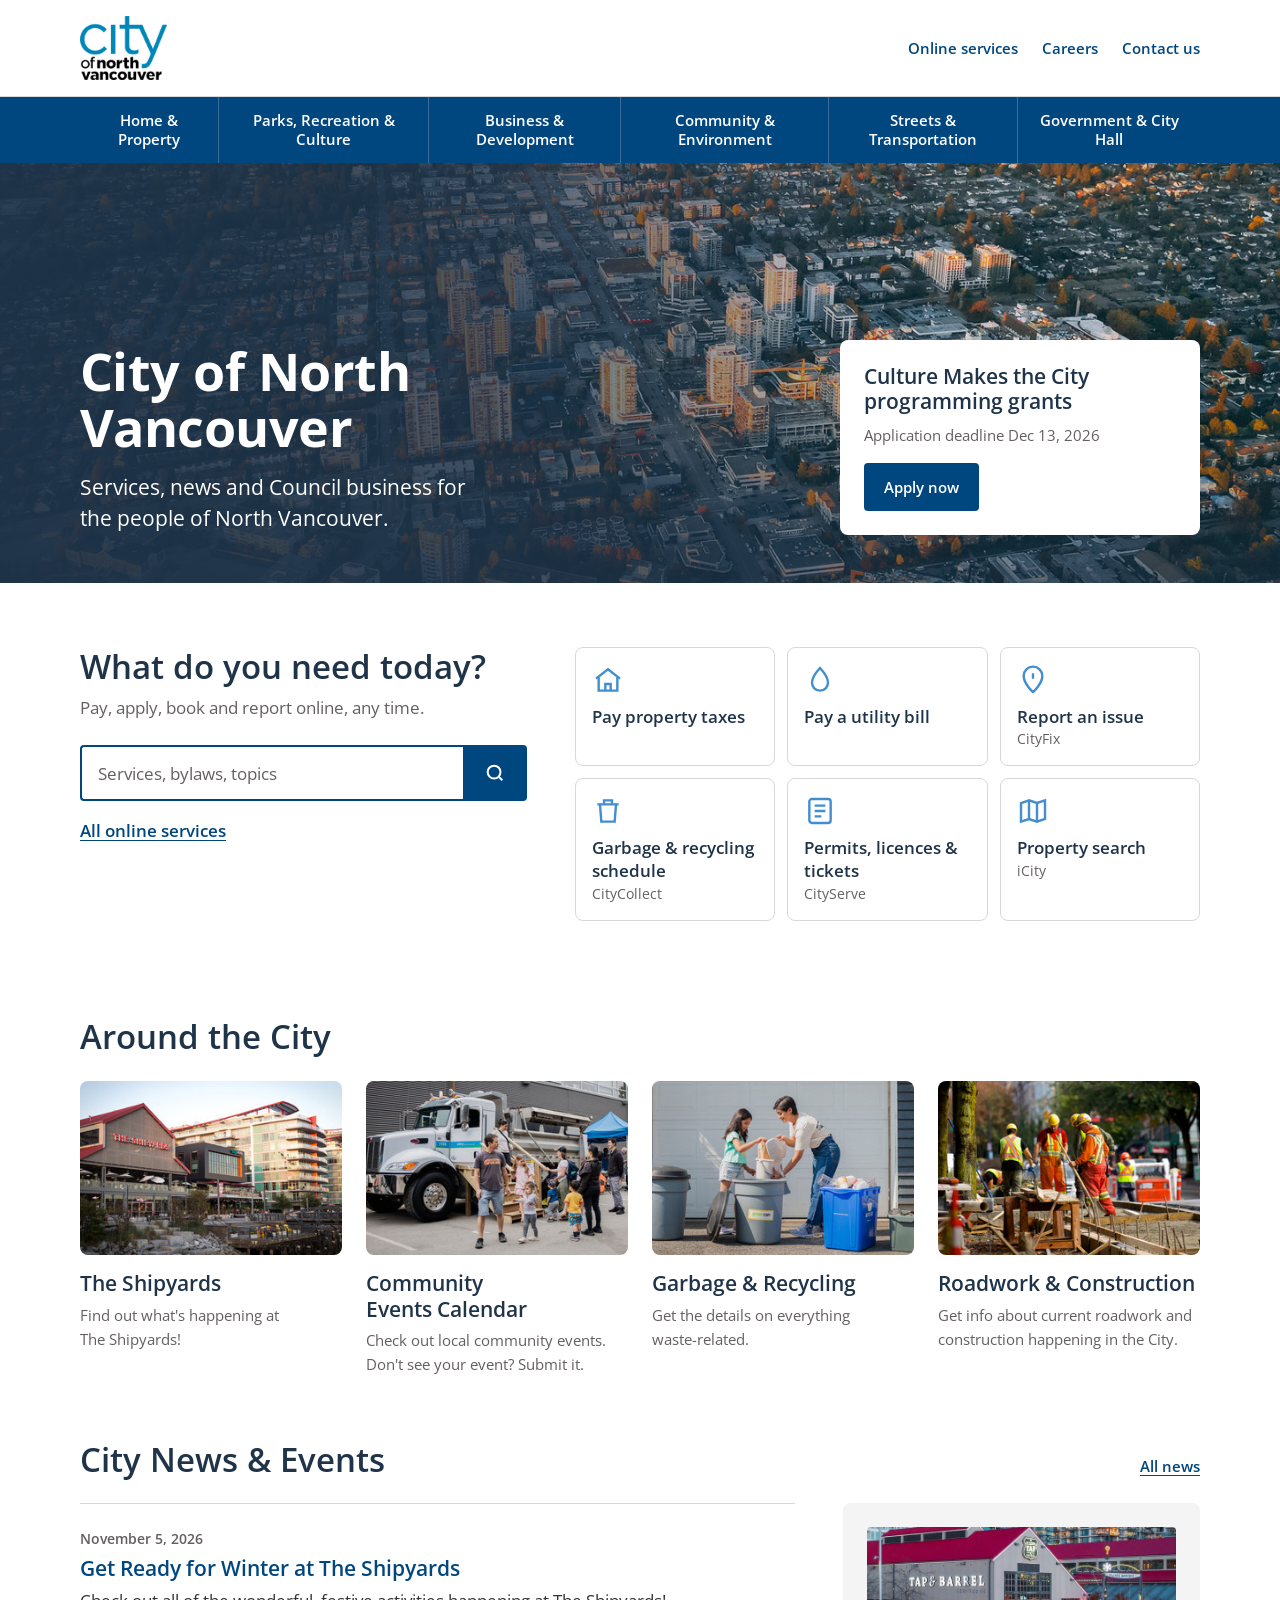
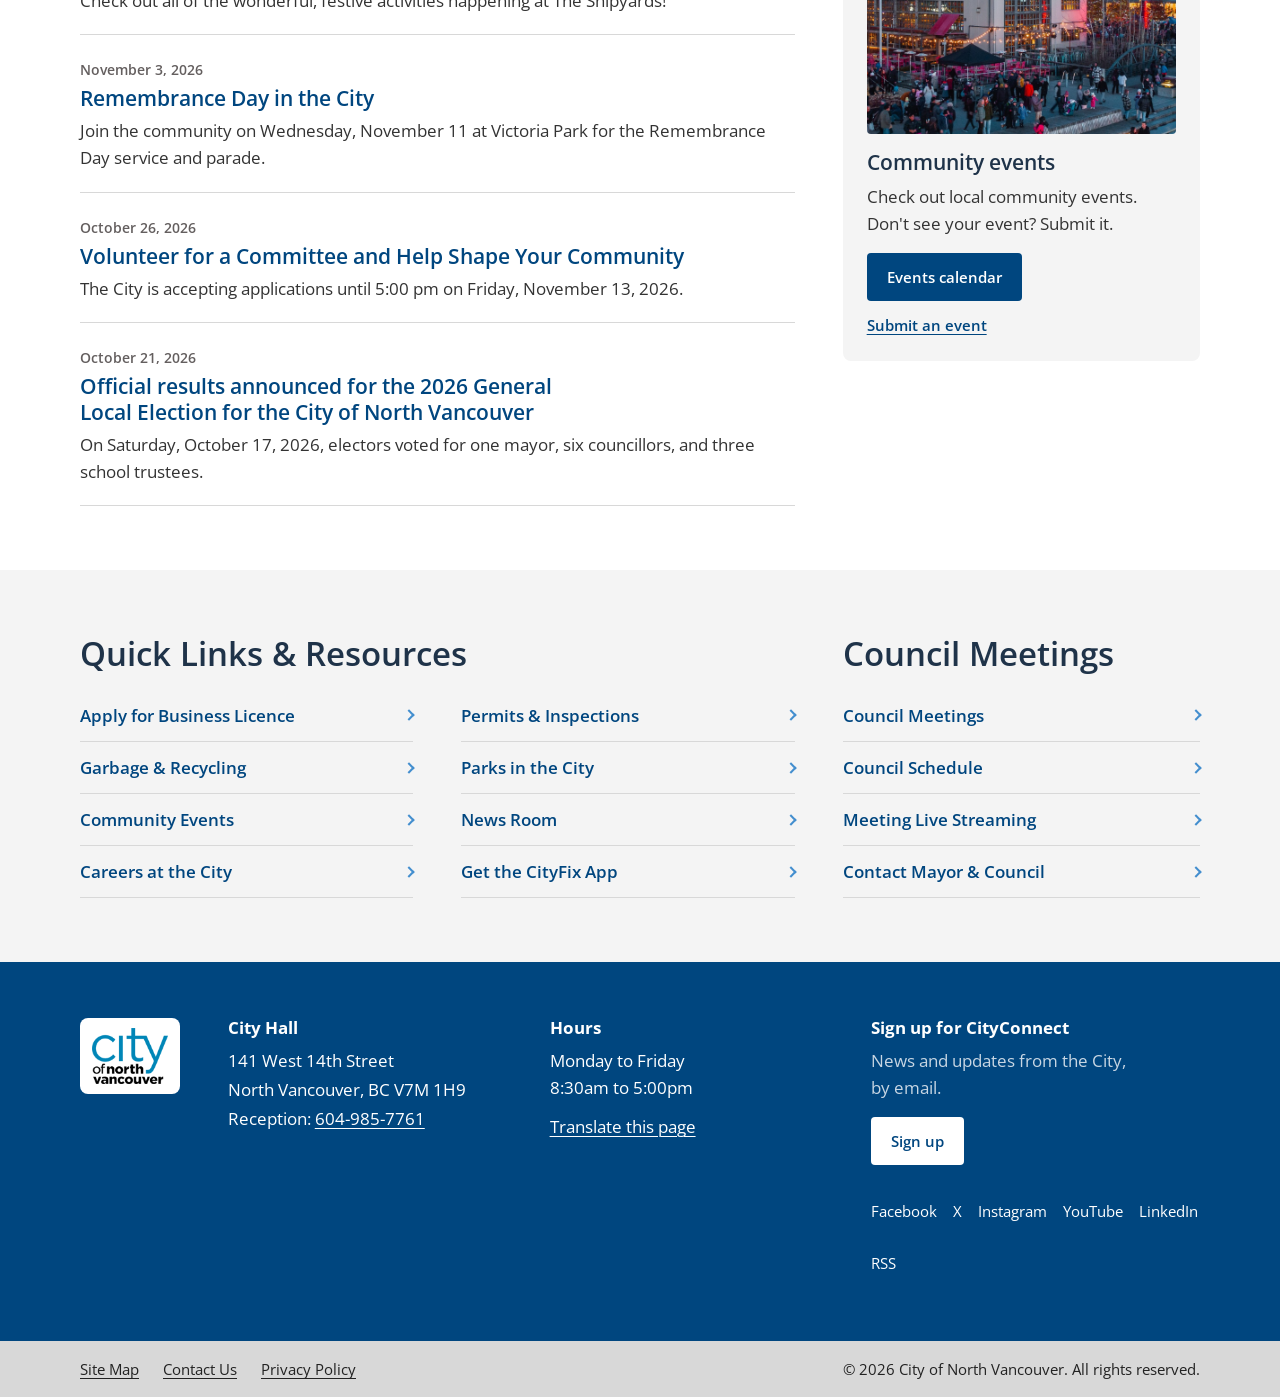
==== commit 78a5899f: "Homepage prototype: separate the menu labels; link Apply now to the grants page The six section labe" ====
--- a/prototypes/homepage.html
+++ b/prototypes/homepage.html
@@ -6,13 +6,12 @@
   "writtenBy": "stardust:prototype (render via impeccable craft → new-work, established world)",
   "writtenAt": "2026-11-16T21:25:00Z",
   "page": "index",
-  "variant": "C",
+  "variant": "A",
   "againstDirection": "stardust/direction.md (Active 2026-11-16T21:02:00Z)",
-  "againstDesign": "DESIGN-C.md / DESIGN-C.json",
-  "shapeBrief": "stardust/prototypes/index-C-shape.md",
+  "againstDesign": "DESIGN-A.md / DESIGN-A.json",
+  "shapeBrief": "stardust/prototypes/index-A-shape.md",
   "fidelity": "quick",
-  "surprise": "high",
-  "motion": { "register": "arrival", "registerSource": "direct", "runtimeVersion": "v1", "lenisAssets": { "js": "lenis.min.js", "css": "lenis.min.css" }, "attributesEmitted": ["data-anim", "data-parallax"], "choreographies": ["hero-arrival", "hero-parallax", "rising-plate", "section-entrance"] },
+  "surprise": "low",
   "capturedSourceLineage": ["header: systemComponents[kind=header]", "hero: #banners slide 3 (aerial)", "featured: #banners slide 1 (grant banner, as text)", "service-router: direction-authorized new (improvement 1)", "around-the-city: #phcontent_0_ctl01_rptFeatures", "news-events: City News & Events list", "links: Quick Links & Resources + Council Meetings", "footer: systemComponents[kind=footer]"],
   "reflexRejectAudit": { "bypassed": "Mode A: Open Sans pinned from the captured surface" },
   "unsourcedContent": [],
@@ -26,9 +25,6 @@
 <title>City of North Vancouver</title>
 <link rel="icon" href="[data-uri]">
 <meta name="description" content="Official website of the City of North Vancouver, British Columbia, Canada.">
-<script>document.documentElement.classList.add('js-anim')</script>
-<link rel="stylesheet" href="lenis.min.css">
-<noscript><style>[data-anim]{opacity:1!important;transform:none!important}.hero-marquee,.post-hero{transform:none!important}.hero-c h1,.hero-c .lede,.hero-c .featured,.hero-marquee img{animation:none!important;opacity:1!important}</style></noscript>
 <link rel="preconnect" href="https://fonts.googleapis.com">
 <link rel="preconnect" href="https://fonts.gstatic.com" crossorigin>
 <link rel="stylesheet" href="https://fonts.googleapis.com/css2?family=Open+Sans:wght@400;600;700&display=swap">
@@ -68,14 +64,6 @@
   --gutter: clamp(16px, 4vw, 40px);
   --shadow-card: 0 1px 2px rgb(31 51 73 / 0.08), 0 6px 20px rgb(31 51 73 / 0.08);
   --focus: 3px solid #438ece;
-  --ease-out-cubic: cubic-bezier(0.25, 0.46, 0.45, 0.94);
-  --ease-out-quart: cubic-bezier(0.42, 0, 0, 1);
-  --ease-expo: cubic-bezier(0.16, 1, 0.3, 1);
-  --enter-duration: 700ms;
-  --enter-stagger: 90ms;
-  --parallax-translate: 35;
-  --parallax-fade: 0.55;
-  --parallax-progress: 0;
 }
 
 *, *::before, *::after { box-sizing: border-box; }
@@ -119,7 +107,10 @@
 .utility a:hover { text-decoration: underline; }
 .navbar { background: var(--cnv-navy); }
 .navbar ul { list-style: none; margin: 0 auto; padding: 0 var(--gutter); max-width: var(--max-width); display: flex; justify-content: space-between; }
-.navbar a { display: block; color: #fff; text-decoration: none; font-size: 15px; font-weight: 600; padding: 18px 4px; border-bottom: 3px solid transparent; }
+/* each label in its own centred cell with a thin divider, so the six sections never read as one line of words */
+.navbar li { flex: 1 1 auto; display: flex; }
+.navbar li + li { border-left: 1px solid rgb(255 255 255 / 0.22); }
+.navbar a { display: flex; align-items: center; justify-content: center; width: 100%; color: #fff; text-align: center; text-decoration: none; font-size: 15px; font-weight: 600; line-height: 1.25; padding: 14px 12px 11px; min-height: 64px; box-sizing: border-box; border-bottom: 3px solid transparent; }
 .navbar a:hover, .navbar a:focus-visible { border-bottom-color: var(--cnv-blue); }
 .navbar a:focus-visible { outline-color: #fff; outline-offset: -3px; }
 
@@ -217,33 +208,6 @@
 .legal ul { list-style: none; margin: 0; padding: 0; display: flex; gap: var(--spacing-lg); flex-wrap: wrap; }
 .legal a { color: #222; }
 
-/* ===== Variant C: arrival register ===== */
-.hero-c { min-height: clamp(520px, 66vh, 680px); overflow: hidden; }
-.hero.hero-c .wrap { padding-bottom: calc(112px + 16vh); } /* clears the plate overlap (96px) plus its full rising travel (16vh) */
-.hero-marquee { position: absolute; inset: 0 0 -35vh 0; z-index: -2; will-change: transform; }
-.hero-marquee img { width: 100%; height: 100%; object-fit: cover; object-position: 50% 40%; }
-.hero-c::before { background:
-  linear-gradient(90deg, rgb(31 51 73 / 0.92) 0%, rgb(31 51 73 / 0.74) 40%, rgb(31 51 73 / 0.08) 78%),
-  linear-gradient(0deg, rgb(31 51 73 / calc(0.55 + var(--parallax-progress) * 0.35)), transparent 55%); }
-.post-hero { position: relative; z-index: 1; margin-top: -96px; padding-top: 0; will-change: transform; }
-.post-hero > .wrap { background: #fff; border-radius: var(--radius); box-shadow: 0 8px 32px rgb(31 51 73 / 0.14), 0 1px 2px rgb(31 51 73 / 0.08); padding: 40px clamp(20px, 3vw, 48px); max-width: calc(var(--max-width) - 2 * var(--gutter)); }
-@keyframes enterUp { from { opacity: 0; transform: translateY(28px); } to { opacity: 1; transform: none; } }
-@keyframes settle { from { transform: scale(1.08); } to { transform: scale(1); } }
-html.js-anim .hero-marquee img { animation: settle 1600ms var(--ease-expo) both; }
-html.js-anim .hero-c h1 { animation: enterUp var(--enter-duration) var(--ease-out-cubic) 150ms both; }
-html.js-anim .hero-c .lede { animation: enterUp var(--enter-duration) var(--ease-out-cubic) calc(150ms + var(--enter-stagger)) both; }
-html.js-anim .hero-c .featured { animation: enterUp var(--enter-duration) var(--ease-out-cubic) calc(150ms + 3 * var(--enter-stagger)) both; }
-@media (max-width: 599px) {
-  .hero-c { min-height: 0; }
-  .hero.hero-c .wrap { padding-block: 112px 104px; }
-  .post-hero { margin-top: -72px; }
-  .post-hero > .wrap { margin-inline: 12px; padding: 28px 16px; }
-}
-@media (prefers-reduced-motion: reduce) {
-  html.js-anim .hero-marquee img, html.js-anim .hero-c h1, html.js-anim .hero-c .lede, html.js-anim .hero-c .featured { animation: none; }
-  .hero-marquee, .post-hero { transform: none !important; }
-}
-
 /* tablet */
 @media (max-width: 1024px) {
   .cards { grid-template-columns: repeat(2, minmax(0, 1fr)); }
@@ -259,7 +223,8 @@
   .navbar { display: none; }
   .navbar.is-open { display: block; }
   .navbar ul { flex-direction: column; padding: 0; }
-  .navbar a { padding: 14px var(--gutter); border-bottom: 1px solid rgb(255 255 255 / 0.15); }
+  .navbar li + li { border-left: 0; }
+  .navbar a { justify-content: flex-start; min-height: 48px; text-align: left; padding: 14px var(--gutter); border-bottom: 1px solid rgb(255 255 255 / 0.15); }
   .navbar .utility-m { display: block; }
   .hero .wrap { grid-template-columns: 1fr; }
   .featured { justify-self: start; }
@@ -297,13 +262,13 @@
 }
 </style>
 </head>
-<body data-motion-register="arrival">
+<body>
 <!--
-THESIS: The homepage arrives like the city does — the aerial view settles, then residents' tasks rise to meet them; refuses decorative motion and the autoplay carousel.
-OWN-WORLD: Variant A's world (CNV navy bar and footer, white page, CNV blue accents, Open Sans 1.25, own photography) plus one slow, upward arrival choreography.
-STORY: Visitor lands on the city from above, reads the welcome, and the service plate slides up over the photograph as they scroll; places, dated news and links follow in calm entrances.
-FIRST VIEWPORT: 85vh aerial stage, h1 and lede rising in on load, grants card last; the white service plate's top edge overlaps the stage at the fold.
-FORM: Arrival register (Variant C, brief-pinned by stardust direction; identical IA to A). Seed key: n/a (brief-pinned).
+THESIS: The City's front door opens on what residents came to do; refuses the promo-carousel-first municipal homepage.
+OWN-WORLD: CNV navy bar and footer, white page, CNV blue as rule/icon/focus accent, Open Sans on a 1.25 scale, the City's own photographs at 3:2, square-cornered calm with 8px softening.
+STORY: Visitor sees the city (aerial), finds their task in one look (six named services + search), then what's happening (places, dated news, events), then links and Council.
+FIRST VIEWPORT: Header with search; 480px aerial photo hero with h1 left on an ink scrim and the grants call-out card right; the service router begins at the fold.
+FORM: Faithful captured IA (Variant A, brief-pinned; no concept roll — established world, precisely specified brief). Seed key: n/a (brief-pinned).
 FINISH: unreviewed and undocumented is unfinished; this build ends with the finish review, the verdict, and DESIGN.md
 -->
 <a class="skip" href="#main">Skip to main content</a>
@@ -336,8 +301,8 @@
 </header>
 
 <main id="main">
-  <section class="hero hero-c" data-section="hero" data-intent="orient" data-layout="full-bleed" aria-labelledby="h1">
-    <div class="hero-marquee" data-parallax><img src="media/2023-Aerial-Drone-Shots-of-City-_3__website_homepage_banner_1800x460.jpg" alt="" width="1800" height="460" fetchpriority="high" loading="eager"></div>
+  <section class="hero" data-section="hero" data-intent="orient" data-layout="full-bleed" aria-labelledby="h1">
+    <img src="media/2023-Aerial-Drone-Shots-of-City-_3__website_homepage_banner_1800x460.jpg" alt="" width="1800" height="460" fetchpriority="high" loading="eager">
     <div class="wrap">
       <div>
         <h1 id="h1">City of North Vancouver</h1>
@@ -346,12 +311,12 @@
       <aside class="featured" aria-labelledby="featured-h">
         <h2 id="featured-h">Culture Makes the City programming grants</h2>
         <p>Application deadline Dec 13, 2026</p>
-        <a class="btn" href="/community-environment/grants-funding">Apply now</a>
+        <a class="btn" href="/community-environment/grants-funding/culture-makes-the-city-grants">Apply now</a>
       </aside>
     </div>
   </section>
 
-  <section class="section services post-hero" data-section="service-router" data-intent="primary-action" data-layout="grid" data-items="6" aria-labelledby="services-h">
+  <section class="section services" data-section="service-router" data-intent="primary-action" data-layout="grid" data-items="6" aria-labelledby="services-h">
     <div class="wrap services-grid">
       <div>
         <h2 id="services-h">What do you need today?</h2>
@@ -364,12 +329,12 @@
         <a class="all-services" href="/city-hall/online-services">All online services</a>
       </div>
       <ul class="tiles">
-        <li data-anim><a href="/home-property/property-taxes"><svg viewBox="0 0 24 24" fill="none" stroke-width="1.8" aria-hidden="true"><path d="M3 11 12 4l9 7"/><path d="M5 10v10h14V10"/><path d="M10 20v-5h4v5"/></svg>Pay property taxes</a></li>
-        <li data-anim><a href="/home-property/utility-rates"><svg viewBox="0 0 24 24" fill="none" stroke-width="1.8" aria-hidden="true"><path d="M12 3s6 6.5 6 11a6 6 0 0 1-12 0c0-4.5 6-11 6-11Z"/></svg>Pay a utility bill</a></li>
-        <li data-anim><a href="/city-hall/online-services/cityfix"><svg viewBox="0 0 24 24" fill="none" stroke-width="1.8" aria-hidden="true"><path d="M12 21s7-6.2 7-12a7 7 0 0 0-14 0c0 5.8 7 12 7 12Z"/><path d="M12 7v4M12 14h.01"/></svg><span>Report an issue<small>CityFix</small></span></a></li>
-        <li data-anim><a href="/city-hall/online-services/citycollect"><svg viewBox="0 0 24 24" fill="none" stroke-width="1.8" aria-hidden="true"><path d="M4 7h16M9 7V4h6v3M6 7l1 13h10l1-13"/></svg><span>Garbage &amp; recycling schedule<small>CityCollect</small></span></a></li>
-        <li data-anim><a href="/city-hall/online-services/cityserve"><svg viewBox="0 0 24 24" fill="none" stroke-width="1.8" aria-hidden="true"><rect x="4" y="3" width="16" height="18" rx="2"/><path d="M8 8h8M8 12h8M8 16h5"/></svg><span>Permits, licences &amp; tickets<small>CityServe</small></span></a></li>
-        <li data-anim><a href="https://icity.cnv.org/"><svg viewBox="0 0 24 24" fill="none" stroke-width="1.8" aria-hidden="true"><path d="M9 4 3 6v14l6-2 6 2 6-2V4l-6 2-6-2Z"/><path d="M9 4v14M15 6v14"/></svg><span>Property search<small>iCity</small></span></a></li>
+        <li><a href="/home-property/property-taxes"><svg viewBox="0 0 24 24" fill="none" stroke-width="1.8" aria-hidden="true"><path d="M3 11 12 4l9 7"/><path d="M5 10v10h14V10"/><path d="M10 20v-5h4v5"/></svg>Pay property taxes</a></li>
+        <li><a href="/home-property/utility-rates"><svg viewBox="0 0 24 24" fill="none" stroke-width="1.8" aria-hidden="true"><path d="M12 3s6 6.5 6 11a6 6 0 0 1-12 0c0-4.5 6-11 6-11Z"/></svg>Pay a utility bill</a></li>
+        <li><a href="/city-hall/online-services/cityfix"><svg viewBox="0 0 24 24" fill="none" stroke-width="1.8" aria-hidden="true"><path d="M12 21s7-6.2 7-12a7 7 0 0 0-14 0c0 5.8 7 12 7 12Z"/><path d="M12 7v4M12 14h.01"/></svg><span>Report an issue<small>CityFix</small></span></a></li>
+        <li><a href="/city-hall/online-services/citycollect"><svg viewBox="0 0 24 24" fill="none" stroke-width="1.8" aria-hidden="true"><path d="M4 7h16M9 7V4h6v3M6 7l1 13h10l1-13"/></svg><span>Garbage &amp; recycling schedule<small>CityCollect</small></span></a></li>
+        <li><a href="/city-hall/online-services/cityserve"><svg viewBox="0 0 24 24" fill="none" stroke-width="1.8" aria-hidden="true"><rect x="4" y="3" width="16" height="18" rx="2"/><path d="M8 8h8M8 12h8M8 16h5"/></svg><span>Permits, licences &amp; tickets<small>CityServe</small></span></a></li>
+        <li><a href="https://icity.cnv.org/"><svg viewBox="0 0 24 24" fill="none" stroke-width="1.8" aria-hidden="true"><path d="M9 4 3 6v14l6-2 6 2 6-2V4l-6 2-6-2Z"/><path d="M9 4v14M15 6v14"/></svg><span>Property search<small>iCity</small></span></a></li>
       </ul>
     </div>
   </section>
@@ -378,33 +343,33 @@
     <div class="wrap">
       <h2 id="featured-m-h">Culture Makes the City programming grants</h2>
       <p>Application deadline Dec 13, 2026</p>
-      <a class="btn" href="/community-environment/grants-funding">Apply now</a>
+      <a class="btn" href="/community-environment/grants-funding/culture-makes-the-city-grants">Apply now</a>
     </div>
   </aside>
 
   <section class="section" data-section="around-the-city" data-intent="discovery" data-layout="grid" data-items="4" aria-labelledby="atc-h">
     <div class="wrap">
-      <div class="section-head" data-anim><h2 id="atc-h">Around the City</h2></div>
+      <div class="section-head"><h2 id="atc-h">Around the City</h2></div>
       <ul class="cards">
-        <li class="card" data-anim><img src="media/2020-09-09-Pro-MDW-Shipyards-Scenic-Shot_website_Feature_image_344x198-_1_.jpg" alt="The Shipyards plaza on the waterfront" width="344" height="198" loading="lazy"><h3><a href="/parks-recreation/the-shipyards">The Shipyards</a></h3><p>Find out what's happening at The Shipyards!</p></li>
-        <li class="card" data-anim><img src="media/2026-05-23-Public-Works-Open-House-Operations-Centre-Trucks-_74__website_Feature_image_344x198.jpg" alt="Families exploring City trucks at the Public Works open house" width="344" height="198" loading="lazy"><h3><a href="/parks-recreation/events">Community Events Calendar</a></h3><p>Check out local community events. Don't see your event? Submit it.</p></li>
-        <li class="card" data-anim><img src="media/2025-07-Curbside-Collection-_15__website_Feature_image_344x198.jpg" alt="Curbside collection truck picking up green cans" width="344" height="198" loading="lazy"><h3><a href="/home-property/garbage-recycling-green-can">Garbage &amp; Recycling</a></h3><p>Get the details on everything waste-related.</p></li>
-        <li class="card" data-anim><img src="media/2014-09-Construction-Pro-CBR-Lonsdale-Avenue-Construction-workers-croppedwebsiteFeatureimage344.jpg" alt="Construction crew working on Lonsdale Avenue" width="344" height="198" loading="lazy"><h3><a href="/streets-transportation/streets-sidewalks/roadwork">Roadwork &amp; Construction</a></h3><p>Get info about current roadwork and construction happening in the City.</p></li>
+        <li class="card"><img src="media/2020-09-09-Pro-MDW-Shipyards-Scenic-Shot_website_Feature_image_344x198-_1_.jpg" alt="The Shipyards plaza on the waterfront" width="344" height="198" loading="lazy"><h3><a href="/parks-recreation/the-shipyards">The Shipyards</a></h3><p>Find out what's happening at The Shipyards!</p></li>
+        <li class="card"><img src="media/2026-05-23-Public-Works-Open-House-Operations-Centre-Trucks-_74__website_Feature_image_344x198.jpg" alt="Families exploring City trucks at the Public Works open house" width="344" height="198" loading="lazy"><h3><a href="/parks-recreation/events">Community Events Calendar</a></h3><p>Check out local community events. Don't see your event? Submit it.</p></li>
+        <li class="card"><img src="media/2025-07-Curbside-Collection-_15__website_Feature_image_344x198.jpg" alt="Curbside collection truck picking up green cans" width="344" height="198" loading="lazy"><h3><a href="/home-property/garbage-recycling-green-can">Garbage &amp; Recycling</a></h3><p>Get the details on everything waste-related.</p></li>
+        <li class="card"><img src="media/2014-09-Construction-Pro-CBR-Lonsdale-Avenue-Construction-workers-croppedwebsiteFeatureimage344.jpg" alt="Construction crew working on Lonsdale Avenue" width="344" height="198" loading="lazy"><h3><a href="/streets-transportation/streets-sidewalks/roadwork">Roadwork &amp; Construction</a></h3><p>Get info about current roadwork and construction happening in the City.</p></li>
       </ul>
     </div>
   </section>
 
   <section class="section" data-section="news-events" data-intent="inform" data-layout="split-2-1" data-items="5" aria-labelledby="news-h" style="padding-top:0">
     <div class="wrap">
-      <div class="section-head" data-anim><h2 id="news-h">City News &amp; Events</h2><a href="/city-hall/news-room">All news</a></div>
+      <div class="section-head"><h2 id="news-h">City News &amp; Events</h2><a href="/city-hall/news-room">All news</a></div>
       <div class="news-grid">
         <ul class="news">
-          <li data-anim><time datetime="2026-11-05">November 5, 2026</time><h3><a href="/city-hall/news-room/whats-new/2026/11/5/get-ready-for-winter-at-the-shipyards">Get Ready for Winter at The Shipyards</a></h3><p>Check out all of the wonderful, festive activities happening at The Shipyards!</p></li>
-          <li data-anim><time datetime="2026-11-03">November 3, 2026</time><h3><a href="/city-hall/news-room/whats-new/2026/11/3/remembrance-day-in-the-city">Remembrance Day in the City</a></h3><p>Join the community on Wednesday, November 11 at Victoria Park for the Remembrance Day service and parade.</p></li>
-          <li data-anim><time datetime="2026-10-26">October 26, 2026</time><h3><a href="/city-hall/news-room/whats-new/2026/10/26/volunteer-for-a-committee-and-help-shape-your-community">Volunteer for a Committee and Help Shape Your Community</a></h3><p>The City is accepting applications until 5:00 pm on Friday, November 13, 2026.</p></li>
-          <li data-anim><time datetime="2026-10-21">October 21, 2026</time><h3><a href="/city-hall/news-room/news-releases/2026/10/21/official-results-announced-for-the-2026-general-local-election-for-the-city-of-north-vancouver">Official results announced for the 2026 General Local Election for the City of North Vancouver</a></h3><p>On Saturday, October 17, 2026, electors voted for one mayor, six councillors, and three school trustees.</p></li>
+          <li><time datetime="2026-11-05">November 5, 2026</time><h3><a href="/city-hall/news-room/whats-new/2026/11/5/get-ready-for-winter-at-the-shipyards">Get Ready for Winter at The Shipyards</a></h3><p>Check out all of the wonderful, festive activities happening at The Shipyards!</p></li>
+          <li><time datetime="2026-11-03">November 3, 2026</time><h3><a href="/city-hall/news-room/whats-new/2026/11/3/remembrance-day-in-the-city">Remembrance Day in the City</a></h3><p>Join the community on Wednesday, November 11 at Victoria Park for the Remembrance Day service and parade.</p></li>
+          <li><time datetime="2026-10-26">October 26, 2026</time><h3><a href="/city-hall/news-room/whats-new/2026/10/26/volunteer-for-a-committee-and-help-shape-your-community">Volunteer for a Committee and Help Shape Your Community</a></h3><p>The City is accepting applications until 5:00 pm on Friday, November 13, 2026.</p></li>
+          <li><time datetime="2026-10-21">October 21, 2026</time><h3><a href="/city-hall/news-room/news-releases/2026/10/21/official-results-announced-for-the-2026-general-local-election-for-the-city-of-north-vancouver">Official results announced for the 2026 General Local Election for the City of North Vancouver</a></h3><p>On Saturday, October 17, 2026, electors voted for one mayor, six councillors, and three school trustees.</p></li>
         </ul>
-        <aside class="events" data-anim aria-labelledby="events-h">
+        <aside class="events" aria-labelledby="events-h">
           <img src="media/2026-SOTS-Homepage-banner.jpg" alt="Crowds gather around the lit tree at The Shipyards" width="1800" height="460" loading="lazy">
           <h3 id="events-h">Community events</h3>
           <p>Check out local community events. Don't see your event? Submit it.</p>
@@ -417,7 +382,7 @@
 
   <section class="section links" data-section="links" data-intent="cross-link" data-layout="two-column" data-items="12">
     <div class="wrap links-grid">
-      <div data-anim>
+      <div>
         <h2 id="ql-h">Quick Links &amp; Resources</h2>
         <ul class="linklist two" aria-labelledby="ql-h">
           <li><a href="/business-development/business-licences">Apply for Business Licence</a></li>
@@ -430,7 +395,7 @@
           <li><a href="/city-hall/online-services/cityfix">Get the CityFix App</a></li>
         </ul>
       </div>
-      <div data-anim>
+      <div>
         <h2 id="cm-h">Council Meetings</h2>
         <ul class="linklist" aria-labelledby="cm-h">
           <li><a href="/city-hall/council-meetings">Council Meetings</a></li>
@@ -485,279 +450,5 @@
 b.addEventListener('click',()=>{const o=b.getAttribute('aria-expanded')==='true';b.setAttribute('aria-expanded',String(!o));n.classList.toggle('is-open',!o);});
 document.addEventListener('keydown',e=>{if(e.key==='Escape'&&n.classList.contains('is-open')){n.classList.remove('is-open');b.setAttribute('aria-expanded','false');b.focus();}});}
 </script>
-<script src="lenis.min.js"></script>
-<script>
-(function () {
-  const prefersReducedMotion = window.matchMedia('(prefers-reduced-motion: reduce)').matches;
-
-  // ── Lenis bootstrap ────────────────────────────────────────────
-  const lenis = new Lenis({ lerp: 0.1, smoothWheel: !prefersReducedMotion });
-  window.__lenis = lenis;
-  (function raf(t) { lenis.raf(t); requestAnimationFrame(raf); })(performance.now());
-
-  // ── Nav scrolled state ─────────────────────────────────────────
-  const nav = document.getElementById('nav');
-  if (nav) lenis.on('scroll', ({ scroll }) => {
-    nav.classList.toggle('scrolled', scroll > 40);
-  });
-
-  // ── Helpers ────────────────────────────────────────────────────
-  const clamp = (v, lo, hi) => v < lo ? lo : v > hi ? hi : v;
-  const easeOut3 = t => 1 - Math.pow(1 - t, 3);
-  const getDocTop = el => el.getBoundingClientRect().top + (window.__lenis ? window.__lenis.scroll : window.scrollY);
-
-  // ── Register-specific configuration ────────────────────────────
-  // `prototype --cinematic` rewrites this block per the active register.
-  const animConfig = {
-    parallax:      { translate: 35, fade: 0.55, rangeStart: 0, range: 80 },
-    plansParallax: { translate: 16, rangeStart: 0, range: 80 },
-    cards:         { trigger: 0.95, range: 0.2, slide: 40, stagger: 0.05 }, // arrival, tuned: reveal completes in the lower third of the viewport
-    wordmark:      { range: 0.6, clip: 80 },
-  };
-
-  // ── data-split: pre-process letter spans ───────────────────────
-  document.querySelectorAll('[data-split]').forEach((el) => {
-    const text = el.textContent;
-    el.textContent = '';
-    text.split('').forEach((ch) => {
-      const s = document.createElement('span');
-      s.textContent = ch === ' ' ? ' ' : ch;
-      s.style.opacity = '0';
-      s.style.transform = 'translateY(60%)';
-      s.style.filter = 'blur(8px)';
-      el.appendChild(s);
-    });
-  });
-
-  // ── Register lists ─────────────────────────────────────────────
-  const animList = [];     // [data-anim] / [data-tile-anim]
-  const headWords = [];    // .display-head .word — clip-path reveals
-  const splitLetters = []; // [data-split] letters
-  let wordmarkEl = null, wordmarkTop = 0;
-
-  function measure() {
-    const postHeroEl = document.querySelector('.post-hero');
-    const savedTransform = postHeroEl ? postHeroEl.style.transform : '';
-    if (postHeroEl) postHeroEl.style.transform = '';
-
-    animList.forEach(({ el }) => { el.style.opacity = el.style.transform = el.style.willChange = ''; });
-    animList.length = 0;
-    headWords.length = 0;
-    splitLetters.length = 0;
-
-    document.querySelectorAll('[data-anim], [data-tile-anim]').forEach((el) => {
-      const parent = el.closest('.band, .ops-band, .alerts, .access, .news, .ops-section > div, .ops-tiles, .ops-alerts, .ops-mini, section');
-      let stagger = 0;
-      if (parent) {
-        const peers = parent.querySelectorAll('[data-anim], [data-tile-anim]');
-        const idx = Array.prototype.indexOf.call(peers, el);
-        stagger = (idx % 8) * animConfig.cards.stagger;
-      }
-      if (prefersReducedMotion) { el.style.opacity = '1'; el.style.transform = 'none'; return; } // fix: measure() on load/resize must not re-hide under reduced motion
-      el.style.opacity = '0';
-      el.style.transform = el.hasAttribute('data-tile-anim')
-        ? `translateY(28px) rotateX(8deg)`
-        : `translateY(${animConfig.cards.slide}px)`;
-      el.style.willChange = 'opacity, transform';
-      animList.push({ el, triggerTop: getDocTop(el), staggerDelay: stagger });
-    });
-
-    // Display-head word clip-path reveals (kinetic-display register)
-    document.querySelectorAll('.display-head, .terminals-band__head h2').forEach((head) => {
-      const words = head.querySelectorAll('.word');
-      const top = getDocTop(head);
-      words.forEach((w, i) => {
-        w.style.clipPath = 'inset(0 100% 0 0)';
-        w.style.transform = 'translateY(110%)';
-        w.style.willChange = 'clip-path, transform';
-        headWords.push({ el: w, triggerTop: top, staggerDelay: i * 0.15 });
-      });
-    });
-
-    // [data-split] letter list
-    document.querySelectorAll('[data-split]').forEach((el) => {
-      const top = getDocTop(el);
-      el.querySelectorAll('span').forEach((s, i) => {
-        splitLetters.push({ el: s, triggerTop: top, staggerDelay: i * 0.05 });
-      });
-    });
-
-    // Footer wordmark wipe-up
-    wordmarkEl = document.querySelector('.site-footer__wordmark');
-    if (wordmarkEl) {
-      wordmarkTop = getDocTop(wordmarkEl);
-      wordmarkEl.style.clipPath = `inset(${animConfig.wordmark.clip}% 0 0 0)`;
-      wordmarkEl.style.willChange = 'clip-path';
-    }
-
-    if (postHeroEl) postHeroEl.style.transform = savedTransform;
-  }
-
-  // ── [data-countup]: IO-triggered numeric tween ─────────────────
-  const countSeen = new WeakSet();
-  const countObserver = new IntersectionObserver((entries) => {
-    entries.forEach((entry) => {
-      if (!entry.isIntersecting || countSeen.has(entry.target)) return;
-      countSeen.add(entry.target);
-      const target = +entry.target.getAttribute('data-countup');
-      const duration = target > 20 ? 1400 : target > 5 ? 900 : 600;
-      const start = performance.now();
-      (function step(now) {
-        const t = clamp((now - start) / duration, 0, 1);
-        entry.target.textContent = String(Math.round(easeOut3(t) * target));
-        if (t < 1) requestAnimationFrame(step);
-      })(performance.now());
-    });
-  }, { threshold: 0.4 });
-  document.querySelectorAll('[data-countup]').forEach((el) => countObserver.observe(el));
-
-  // ── [data-flip]: IO-triggered split-flap digit randomization ───
-  const flipObserver = new IntersectionObserver((entries) => {
-    entries.forEach((entry) => {
-      if (!entry.isIntersecting || entry.target.dataset.flipped === '1') return;
-      entry.target.dataset.flipped = '1';
-      const target = +entry.target.getAttribute('data-flip');
-      const total = 8 + Math.floor(Math.random() * 4);
-      let i = 0;
-      (function flap() {
-        if (i >= total) { entry.target.textContent = String(target); return; }
-        entry.target.textContent = String(Math.floor(Math.random() * 10));
-        i++;
-        setTimeout(flap, 60);
-      })();
-    });
-  }, { threshold: 0.5 });
-  document.querySelectorAll('[data-flip]').forEach((el) => flipObserver.observe(el));
-
-  // ── [data-fill]: IO-triggered bar fill ─────────────────────────
-  const fillObserver = new IntersectionObserver((entries) => {
-    entries.forEach((entry) => {
-      if (!entry.isIntersecting || entry.target.dataset.filled === '1') return;
-      entry.target.dataset.filled = '1';
-      const pct = +entry.target.getAttribute('data-fill');
-      setTimeout(() => { entry.target.style.width = pct + '%'; }, 120);
-    });
-  }, { threshold: 0.4 });
-  document.querySelectorAll('[data-fill]').forEach((el) => fillObserver.observe(el));
-
-  // ── Live refresh sweep (live-systems register) ─────────────────
-  const sweepEl = document.querySelector('.live-sweep');
-  if (sweepEl && !prefersReducedMotion) {
-    setInterval(() => {
-      sweepEl.classList.add('sweep');
-      setTimeout(() => sweepEl.classList.remove('sweep'), 1700);
-    }, 5400);
-  }
-
-  // ── rAF loop: scroll-progress reveals + parallax ───────────────
-  const heroMarqueeEl = document.querySelector('.hero-marquee');
-  const postHeroEl = document.querySelector('.post-hero');
-  let _lastMB = null;
-
-  (function tick() {
-    if (prefersReducedMotion) { requestAnimationFrame(tick); return; }
-    const sY = window.__lenis ? window.__lenis.scroll : window.scrollY;
-    const vh = window.innerHeight;
-    const isDesktop = window.innerWidth > 767;
-
-    // Hero parallax
-    if (heroMarqueeEl) {
-      const pp = animConfig.parallax;
-      if (isDesktop) {
-        const rs = pp.rangeStart / 100 * vh;
-        const re = pp.range / 100 * vh;
-        const p = easeOut3(clamp((sY - rs) / (re - rs), 0, 1));
-        heroMarqueeEl.style.transform = `translateY(${p * -pp.translate}vh)`;
-        document.documentElement.style.setProperty('--parallax-progress', p);
-      } else {
-        heroMarqueeEl.style.transform = '';
-        document.documentElement.style.setProperty('--parallax-progress', 0);
-      }
-    }
-
-    // Post-hero rises faster
-    let postHeroOffsetPx = 0;
-    if (postHeroEl) {
-      const pp2 = animConfig.plansParallax;
-      if (isDesktop) {
-        const rs = pp2.rangeStart / 100 * vh;
-        const re = pp2.range / 100 * vh;
-        const p = easeOut3(clamp((sY - rs) / (re - rs), 0, 1));
-        postHeroOffsetPx = p * -pp2.translate / 100 * vh;
-        postHeroEl.style.transform = `translateY(${p * -pp2.translate}vh)`;
-        const newMB = `${p * -pp2.translate}vh`;
-        if (newMB !== _lastMB) { postHeroEl.style.marginBottom = newMB; _lastMB = newMB; }
-      } else {
-        postHeroEl.style.transform = '';
-        if (_lastMB !== '') { postHeroEl.style.marginBottom = ''; _lastMB = ''; }
-      }
-    }
-
-    // Scroll-progress entrances
-    for (let i = 0; i < animList.length; i++) {
-      const item = animList[i];
-      const { trigger, range, slide } = animConfig.cards;
-      const raw = (sY + vh * trigger - (item.triggerTop + postHeroOffsetPx)) / (vh * range);
-      const p = easeOut3(clamp(raw - item.staggerDelay, 0, 1));
-      item.el.style.opacity = String(p);
-      if (item.el.hasAttribute('data-tile-anim')) {
-        item.el.style.transform = `translateY(${(1 - p) * 28}px) rotateX(${(1 - p) * 8}deg)`;
-      } else {
-        item.el.style.transform = `translateY(${(1 - p) * slide}px)`;
-      }
-    }
-
-    // Display-head clip-path word reveals
-    for (let i = 0; i < headWords.length; i++) {
-      const item = headWords[i];
-      const raw = (sY + vh * 0.85 - (item.triggerTop + postHeroOffsetPx)) / (vh * 0.30);
-      const p = easeOut3(clamp(raw - item.staggerDelay, 0, 1));
-      item.el.style.clipPath = `inset(0 ${(1 - p) * 100}% 0 0)`;
-      item.el.style.transform = `translateY(${(1 - p) * 110}%)`;
-    }
-
-    // [data-split] letter reveals
-    for (let i = 0; i < splitLetters.length; i++) {
-      const item = splitLetters[i];
-      const raw = (sY + vh * 0.85 - (item.triggerTop + postHeroOffsetPx)) / (vh * 0.35);
-      const p = easeOut3(clamp(raw - item.staggerDelay, 0, 1));
-      item.el.style.opacity = String(p);
-      item.el.style.transform = `translateY(${(1 - p) * 60}%)`;
-      item.el.style.filter = `blur(${(1 - p) * 8}px)`;
-    }
-
-    // Footer wordmark wipe-up
-    if (wordmarkEl) {
-      const adjustedTop = wordmarkTop + postHeroOffsetPx;
-      const wP = easeOut3(clamp((sY + vh - adjustedTop) / (vh * animConfig.wordmark.range), 0, 1));
-      wordmarkEl.style.clipPath = `inset(${(1 - wP) * animConfig.wordmark.clip}% 0 0 0)`;
-    }
-
-    requestAnimationFrame(tick);
-  })();
-
-  measure();
-  window.addEventListener('load',   () => requestAnimationFrame(measure), { once: true });
-  window.addEventListener('resize', measure, { passive: true });
-
-  // ── Reduced-motion: force final states ─────────────────────────
-  if (prefersReducedMotion) {
-    document.querySelectorAll('[data-anim], [data-tile-anim], [data-split] span').forEach((el) => {
-      el.style.opacity = '1';
-      el.style.transform = 'none';
-      el.style.filter = 'none';
-      el.style.clipPath = 'none';
-    });
-    document.querySelectorAll('.word').forEach((el) => {
-      el.style.clipPath = 'none';
-      el.style.transform = 'none';
-    });
-    document.querySelectorAll('[data-countup]').forEach((el) => { el.textContent = el.getAttribute('data-countup'); });
-    document.querySelectorAll('[data-flip]').forEach((el) => { el.textContent = el.getAttribute('data-flip'); });
-    document.querySelectorAll('[data-fill]').forEach((el) => { el.style.width = el.getAttribute('data-fill') + '%'; });
-  }
-})();
-
-</script>
 </body>
 </html>
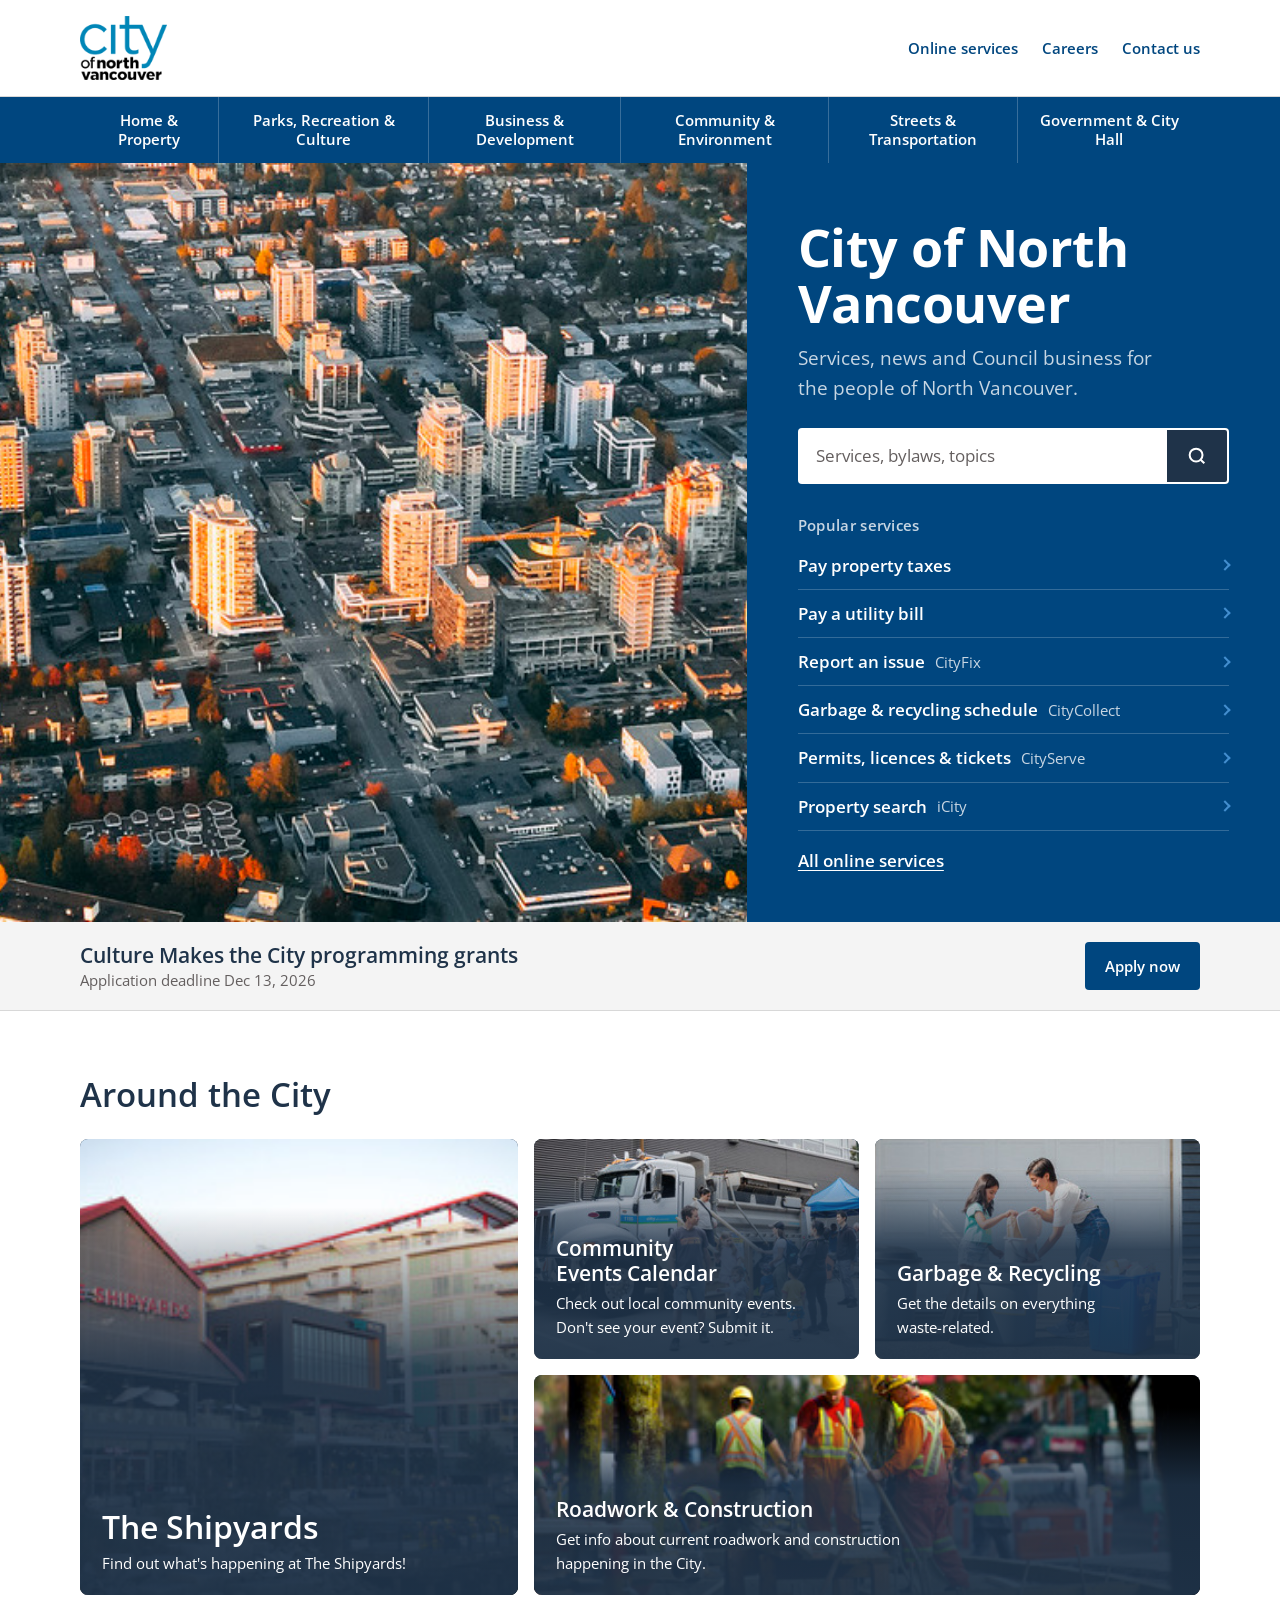
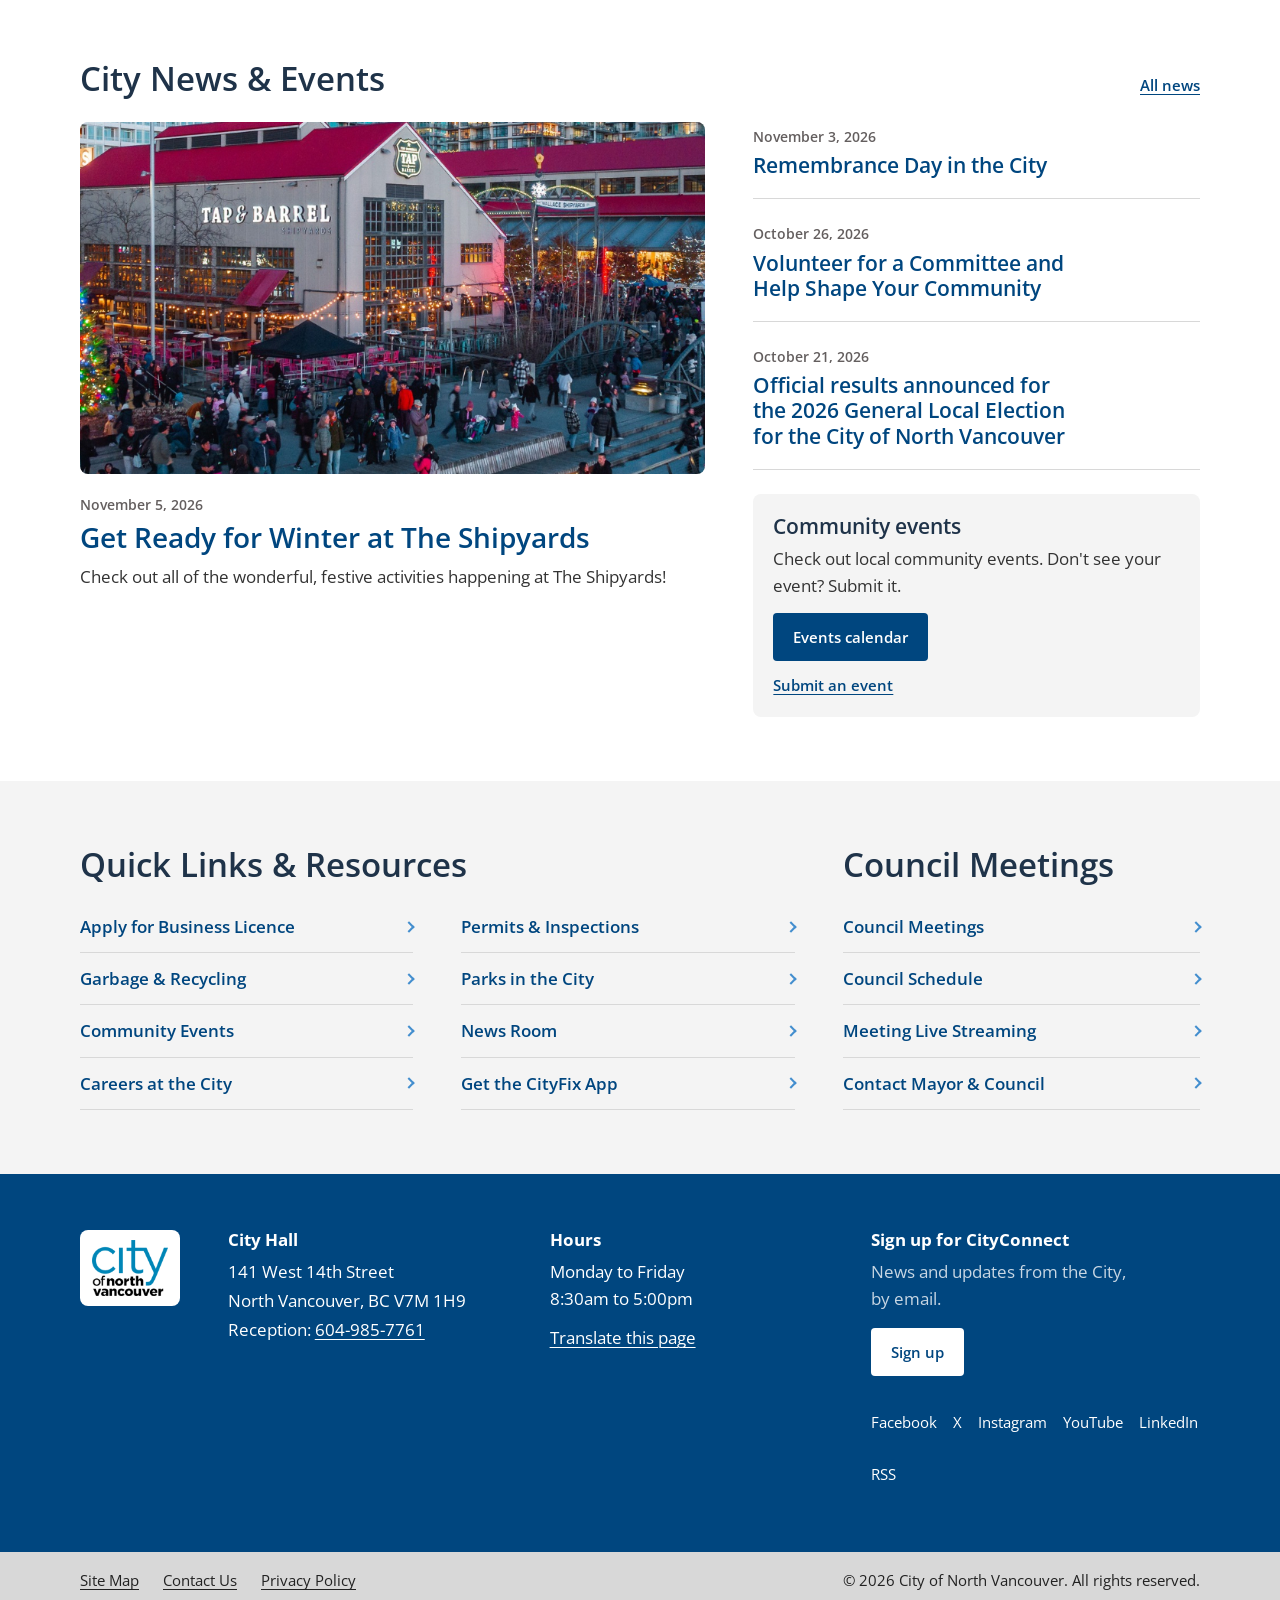
==== commit 56721d25: "Homepage prototype: separate the menu labels; link Apply now to the grants page The six section labe" ====
--- a/prototypes/homepage.html
+++ b/prototypes/homepage.html
@@ -6,10 +6,10 @@
   "writtenBy": "stardust:prototype (render via impeccable craft → new-work, established world)",
   "writtenAt": "2026-11-16T21:25:00Z",
   "page": "index",
-  "variant": "A",
+  "variant": "B",
   "againstDirection": "stardust/direction.md (Active 2026-11-16T21:02:00Z)",
-  "againstDesign": "DESIGN-A.md / DESIGN-A.json",
-  "shapeBrief": "stardust/prototypes/index-A-shape.md",
+  "againstDesign": "DESIGN-B.md / DESIGN-B.json",
+  "shapeBrief": "stardust/prototypes/index-B-shape.md",
   "fidelity": "quick",
   "surprise": "low",
   "capturedSourceLineage": ["header: systemComponents[kind=header]", "hero: #banners slide 3 (aerial)", "featured: #banners slide 1 (grant banner, as text)", "service-router: direction-authorized new (improvement 1)", "around-the-city: #phcontent_0_ctl01_rptFeatures", "news-events: City News & Events list", "links: Quick Links & Resources + Council Meetings", "footer: systemComponents[kind=footer]"],
@@ -208,6 +208,75 @@
 .legal ul { list-style: none; margin: 0; padding: 0; display: flex; gap: var(--spacing-lg); flex-wrap: wrap; }
 .legal a { color: #222; }
 
+/* ===== Variant B: photography-led composition ===== */
+.hero-split { display: grid; grid-template-columns: minmax(0, 7fr) minmax(0, 5fr); min-height: 600px; }
+.hero-photo { margin: 0; position: relative; overflow: hidden; }
+.hero-photo img { position: absolute; inset: 0; width: 100%; height: 100%; object-fit: cover; object-position: 55% 50%; }
+.hero-panel { background: var(--cnv-navy); color: #fff; padding: 56px clamp(24px, 4vw, 64px) 48px; display: flex; flex-direction: column; }
+.hero-panel h1 { color: #fff; font-size: clamp(34px, 1.2rem + 2.8vw, var(--heading-xxl)); font-weight: 700; letter-spacing: -0.01em; line-height: 1.08; }
+.hero-panel .lede { margin-top: 12px; font-size: 19px; color: var(--harbour); max-width: 34ch; }
+.search-big.on-navy input { border-color: #fff; }
+.search-big.on-navy button { background: var(--ink); box-shadow: inset 0 0 0 2px #fff; }
+.search-big.on-navy button:hover { background: #000; }
+.hero-panel a:focus-visible, .hero-panel button:focus-visible, .hero-panel input:focus-visible { outline-color: #fff; }
+.panel-h { color: var(--harbour); font-size: 15px; font-weight: 600; letter-spacing: 0.02em; margin-top: 32px; }
+.panel-list { list-style: none; margin: 8px 0 0; padding: 0; }
+.panel-list a { display: flex; align-items: center; gap: 10px; min-height: 48px; padding: 10px 0; border-bottom: 1px solid rgb(255 255 255 / 0.2); color: #fff; text-decoration: none; font-weight: 600; }
+.panel-list a::after { content: ""; margin-left: auto; width: 8px; height: 8px; border-right: 2px solid var(--cnv-blue); border-top: 2px solid var(--cnv-blue); transform: rotate(45deg); flex: none; }
+.panel-list a:hover { text-decoration: underline; }
+.panel-list span { font-weight: 400; color: var(--harbour); font-size: 15px; }
+.panel-all { color: #fff; margin-top: 16px; font-weight: 600; }
+.featured-band { background: var(--mist); border-bottom: 1px solid var(--rule); }
+.featured-band .wrap { display: flex; align-items: center; justify-content: space-between; gap: var(--spacing-lg); padding-block: 20px; flex-wrap: wrap; }
+.featured-band h2 { font-size: 21px; }
+.featured-band h2 span { display: block; font-size: 15px; font-weight: 400; color: var(--muted); margin-top: 2px; }
+.mosaic { list-style: none; margin: 0; padding: 0; display: grid; grid-template-columns: 1.35fr 1fr 1fr; grid-template-rows: repeat(2, minmax(220px, auto)); gap: 16px; }
+.tile { position: relative; border-radius: var(--radius); overflow: hidden; background: var(--ink); min-height: 220px; display: flex; align-items: flex-end; isolation: isolate; }
+.tile-lg { grid-row: span 2; }
+.tile:nth-child(4) { grid-column: 2 / span 2; }
+.tile img { position: absolute; inset: 0; width: 100%; height: 100%; object-fit: cover; z-index: -2; transition: transform .6s cubic-bezier(0.16, 1, 0.3, 1); }
+.tile::before { content: ""; position: absolute; inset: 0; z-index: -1; background: linear-gradient(0deg, rgb(31 51 73 / 0.94) 0%, rgb(31 51 73 / 0.86) 50%, rgb(31 51 73 / 0) 85%); }
+.tile:hover img { transform: scale(1.04); }
+.tile-text { position: relative; padding: 20px 22px; color: #fff; max-width: 46ch; }
+.tile h3 { color: #fff; }
+.tile-lg h3 { font-size: clamp(24px, 1.2rem + 1vw, 33px); }
+.tile h3 a { color: #fff; text-decoration: none; }
+.tile h3 a::after { content: ""; position: absolute; inset: 0; }
+.tile:hover h3 a { text-decoration: underline; }
+.tile p { margin-top: 4px; font-size: 15px; color: #fff; }
+.tile:has(a:focus-visible) { outline: var(--focus); outline-offset: 4px; }
+.tile a:focus-visible { outline: none; }
+.news-b { display: grid; grid-template-columns: minmax(0, 7fr) minmax(0, 5fr); gap: var(--spacing-xl); }
+.lead img { aspect-ratio: 16 / 9; width: 100%; object-fit: cover; border-radius: var(--radius); margin-bottom: 16px; }
+.lead time, .news-b time { font-size: 14px; color: var(--muted); font-weight: 600; }
+.lead h3 { font-size: clamp(24px, 1.2rem + 0.8vw, 28px); margin-top: 4px; }
+.lead h3 a { text-decoration: none; }
+.lead h3 a:hover { text-decoration: underline; text-decoration-color: var(--cnv-blue); }
+.lead p { margin-top: 8px; }
+.news-side .news li:first-child { padding-top: 0; border-top: 0; }
+.events-b { margin-top: 24px; padding: 20px; background: var(--mist); border-radius: var(--radius); }
+.events-b p { margin-top: 6px; }
+.events-b .btn { margin-top: 14px; }
+.events-b .secondary { display: block; margin-top: 12px; font-weight: 600; font-size: var(--body-sm); }
+.links-b { display: grid; grid-template-columns: minmax(0, 2fr) minmax(0, 1fr); gap: var(--spacing-xl); }
+@media (max-width: 1024px) {
+  .hero-split { grid-template-columns: 1fr 1fr; }
+}
+@media (max-width: 899px) {
+  .hero-split { grid-template-columns: 1fr; min-height: 0; }
+  .hero-photo { aspect-ratio: 16 / 9; }
+  .mosaic { grid-template-columns: 1fr 1fr; grid-template-rows: none; }
+  .tile-lg { grid-row: auto; grid-column: 1 / -1; min-height: 300px; }
+  .tile:nth-child(4) { grid-column: auto; }
+  .news-b, .links-b { grid-template-columns: 1fr; }
+}
+@media (max-width: 599px) {
+  .hero-photo { aspect-ratio: auto; height: 220px; }
+  .hero-panel { padding: 32px var(--gutter); }
+  .mosaic { grid-template-columns: 1fr; }
+  .tile, .tile-lg { min-height: 240px; }
+}
+
 /* tablet */
 @media (max-width: 1024px) {
   .cards { grid-template-columns: repeat(2, minmax(0, 1fr)); }
@@ -264,11 +333,11 @@
 </head>
 <body>
 <!--
-THESIS: The City's front door opens on what residents came to do; refuses the promo-carousel-first municipal homepage.
-OWN-WORLD: CNV navy bar and footer, white page, CNV blue as rule/icon/focus accent, Open Sans on a 1.25 scale, the City's own photographs at 3:2, square-cornered calm with 8px softening.
-STORY: Visitor sees the city (aerial), finds their task in one look (six named services + search), then what's happening (places, dated news, events), then links and Council.
-FIRST VIEWPORT: Header with search; 480px aerial photo hero with h1 left on an ink scrim and the grants call-out card right; the service router begins at the fold.
-FORM: Faithful captured IA (Variant A, brief-pinned; no concept roll — established world, precisely specified brief). Seed key: n/a (brief-pinned).
+THESIS: North Vancouver's own photographs carry the homepage; refuses the thumbnail-strip municipal portal.
+OWN-WORLD: CNV navy panel meeting a full-height photograph, white page, captioned photo mosaic on ink scrims, CNV blue chevrons and focus, Open Sans 1.25 scale.
+STORY: Visitor sees the city, acts in the navy panel (search + six services), sees the grants deadline, explores places at large scale, reads the lead story, then links and Council.
+FIRST VIEWPORT: Split 7/5 — aerial photo left at full height, navy panel right with h1, search and the Popular services list; grants band at the fold.
+FORM: Photography re-foregrounding (Variant B, brief-pinned by stardust direction; no concept roll). Seed key: n/a (brief-pinned).
 FINISH: unreviewed and undocumented is unfinished; this build ends with the finish review, the verdict, and DESIGN.md
 -->
 <a class="skip" href="#main">Skip to main content</a>
@@ -301,87 +370,79 @@
 </header>
 
 <main id="main">
-  <section class="hero" data-section="hero" data-intent="orient" data-layout="full-bleed" aria-labelledby="h1">
-    <img src="media/2023-Aerial-Drone-Shots-of-City-_3__website_homepage_banner_1800x460.jpg" alt="" width="1800" height="460" fetchpriority="high" loading="eager">
+  <section class="hero-split" data-section="hero" data-intent="orient-and-act" data-layout="split-7-5" aria-labelledby="h1">
+    <figure class="hero-photo">
+      <img src="media/2023-Aerial-Drone-Shots-of-City-_3__website_homepage_banner_1800x460.jpg" alt="Aerial view of Lonsdale's towers and neighbourhoods at golden hour" width="1800" height="460" fetchpriority="high" loading="eager">
+    </figure>
+    <div class="hero-panel">
+      <h1 id="h1">City of North Vancouver</h1>
+      <p class="lede">Services, news and Council business for the people of North Vancouver.</p>
+      <form class="search-big on-navy" role="search" action="/search">
+        <label class="visually-hidden" for="q-main">Search the City website</label>
+        <input id="q-main" name="q" type="search" placeholder="Services, bylaws, topics">
+        <button type="submit" aria-label="Search"><svg width="22" height="22" viewBox="0 0 24 24" fill="none" stroke="currentColor" stroke-width="2.2" aria-hidden="true"><circle cx="11" cy="11" r="7"/><path d="m20 20-4-4"/></svg></button>
+      </form>
+      <h2 class="panel-h" id="services-h">Popular services</h2>
+      <ul class="panel-list" aria-labelledby="services-h">
+        <li><a href="/home-property/property-taxes">Pay property taxes</a></li>
+        <li><a href="/home-property/utility-rates">Pay a utility bill</a></li>
+        <li><a href="/city-hall/online-services/cityfix">Report an issue <span>CityFix</span></a></li>
+        <li><a href="/city-hall/online-services/citycollect">Garbage &amp; recycling schedule <span>CityCollect</span></a></li>
+        <li><a href="/city-hall/online-services/cityserve">Permits, licences &amp; tickets <span>CityServe</span></a></li>
+        <li><a href="https://icity.cnv.org/">Property search <span>iCity</span></a></li>
+      </ul>
+      <a class="panel-all" href="/city-hall/online-services">All online services</a>
+    </div>
+  </section>
+
+  <section class="featured-band" data-section="featured" data-intent="campaign" data-layout="band" aria-labelledby="featured-h">
     <div class="wrap">
-      <div>
-        <h1 id="h1">City of North Vancouver</h1>
-        <p class="lede">Services, news and Council business for the people of North Vancouver.</p>
-      </div>
-      <aside class="featured" aria-labelledby="featured-h">
-        <h2 id="featured-h">Culture Makes the City programming grants</h2>
-        <p>Application deadline Dec 13, 2026</p>
-        <a class="btn" href="/community-environment/grants-funding/culture-makes-the-city-grants">Apply now</a>
-      </aside>
+      <h2 id="featured-h">Culture Makes the City programming grants <span>Application deadline Dec 13, 2026</span></h2>
+      <a class="btn" href="/community-environment/grants-funding/culture-makes-the-city-grants">Apply now</a>
     </div>
   </section>
 
-  <section class="section services" data-section="service-router" data-intent="primary-action" data-layout="grid" data-items="6" aria-labelledby="services-h">
-    <div class="wrap services-grid">
-      <div>
-        <h2 id="services-h">What do you need today?</h2>
-        <p class="intro">Pay, apply, book and report online, any time.</p>
-        <form class="search-big" role="search" action="/search">
-          <label class="visually-hidden" for="q-main">Search the City website</label>
-          <input id="q-main" name="q" type="search" placeholder="Services, bylaws, topics">
-          <button type="submit" aria-label="Search"><svg width="22" height="22" viewBox="0 0 24 24" fill="none" stroke="currentColor" stroke-width="2.2" aria-hidden="true"><circle cx="11" cy="11" r="7"/><path d="m20 20-4-4"/></svg></button>
-        </form>
-        <a class="all-services" href="/city-hall/online-services">All online services</a>
-      </div>
-      <ul class="tiles">
-        <li><a href="/home-property/property-taxes"><svg viewBox="0 0 24 24" fill="none" stroke-width="1.8" aria-hidden="true"><path d="M3 11 12 4l9 7"/><path d="M5 10v10h14V10"/><path d="M10 20v-5h4v5"/></svg>Pay property taxes</a></li>
-        <li><a href="/home-property/utility-rates"><svg viewBox="0 0 24 24" fill="none" stroke-width="1.8" aria-hidden="true"><path d="M12 3s6 6.5 6 11a6 6 0 0 1-12 0c0-4.5 6-11 6-11Z"/></svg>Pay a utility bill</a></li>
-        <li><a href="/city-hall/online-services/cityfix"><svg viewBox="0 0 24 24" fill="none" stroke-width="1.8" aria-hidden="true"><path d="M12 21s7-6.2 7-12a7 7 0 0 0-14 0c0 5.8 7 12 7 12Z"/><path d="M12 7v4M12 14h.01"/></svg><span>Report an issue<small>CityFix</small></span></a></li>
-        <li><a href="/city-hall/online-services/citycollect"><svg viewBox="0 0 24 24" fill="none" stroke-width="1.8" aria-hidden="true"><path d="M4 7h16M9 7V4h6v3M6 7l1 13h10l1-13"/></svg><span>Garbage &amp; recycling schedule<small>CityCollect</small></span></a></li>
-        <li><a href="/city-hall/online-services/cityserve"><svg viewBox="0 0 24 24" fill="none" stroke-width="1.8" aria-hidden="true"><rect x="4" y="3" width="16" height="18" rx="2"/><path d="M8 8h8M8 12h8M8 16h5"/></svg><span>Permits, licences &amp; tickets<small>CityServe</small></span></a></li>
-        <li><a href="https://icity.cnv.org/"><svg viewBox="0 0 24 24" fill="none" stroke-width="1.8" aria-hidden="true"><path d="M9 4 3 6v14l6-2 6 2 6-2V4l-6 2-6-2Z"/><path d="M9 4v14M15 6v14"/></svg><span>Property search<small>iCity</small></span></a></li>
-      </ul>
-    </div>
-  </section>
-
-  <aside class="featured-m" aria-labelledby="featured-m-h">
-    <div class="wrap">
-      <h2 id="featured-m-h">Culture Makes the City programming grants</h2>
-      <p>Application deadline Dec 13, 2026</p>
-      <a class="btn" href="/community-environment/grants-funding/culture-makes-the-city-grants">Apply now</a>
-    </div>
-  </aside>
-
-  <section class="section" data-section="around-the-city" data-intent="discovery" data-layout="grid" data-items="4" aria-labelledby="atc-h">
+  <section class="section" data-section="around-the-city" data-intent="discovery" data-layout="mosaic" data-items="4" aria-labelledby="atc-h">
     <div class="wrap">
       <div class="section-head"><h2 id="atc-h">Around the City</h2></div>
-      <ul class="cards">
-        <li class="card"><img src="media/2020-09-09-Pro-MDW-Shipyards-Scenic-Shot_website_Feature_image_344x198-_1_.jpg" alt="The Shipyards plaza on the waterfront" width="344" height="198" loading="lazy"><h3><a href="/parks-recreation/the-shipyards">The Shipyards</a></h3><p>Find out what's happening at The Shipyards!</p></li>
-        <li class="card"><img src="media/2026-05-23-Public-Works-Open-House-Operations-Centre-Trucks-_74__website_Feature_image_344x198.jpg" alt="Families exploring City trucks at the Public Works open house" width="344" height="198" loading="lazy"><h3><a href="/parks-recreation/events">Community Events Calendar</a></h3><p>Check out local community events. Don't see your event? Submit it.</p></li>
-        <li class="card"><img src="media/2025-07-Curbside-Collection-_15__website_Feature_image_344x198.jpg" alt="Curbside collection truck picking up green cans" width="344" height="198" loading="lazy"><h3><a href="/home-property/garbage-recycling-green-can">Garbage &amp; Recycling</a></h3><p>Get the details on everything waste-related.</p></li>
-        <li class="card"><img src="media/2014-09-Construction-Pro-CBR-Lonsdale-Avenue-Construction-workers-croppedwebsiteFeatureimage344.jpg" alt="Construction crew working on Lonsdale Avenue" width="344" height="198" loading="lazy"><h3><a href="/streets-transportation/streets-sidewalks/roadwork">Roadwork &amp; Construction</a></h3><p>Get info about current roadwork and construction happening in the City.</p></li>
+      <ul class="mosaic">
+        <li class="tile tile-lg"><img src="media/2020-09-09-Pro-MDW-Shipyards-Scenic-Shot_website_Feature_image_344x198-_1_.jpg" alt="The Shipyards plaza on the waterfront" width="344" height="198" loading="lazy"><div class="tile-text"><h3><a href="/parks-recreation/the-shipyards">The Shipyards</a></h3><p>Find out what's happening at The Shipyards!</p></div></li>
+        <li class="tile"><img src="media/2026-05-23-Public-Works-Open-House-Operations-Centre-Trucks-_74__website_Feature_image_344x198.jpg" alt="Families exploring City trucks at the Public Works open house" width="344" height="198" loading="lazy"><div class="tile-text"><h3><a href="/parks-recreation/events">Community Events Calendar</a></h3><p>Check out local community events. Don't see your event? Submit it.</p></div></li>
+        <li class="tile"><img src="media/2025-07-Curbside-Collection-_15__website_Feature_image_344x198.jpg" alt="Curbside collection truck picking up green cans" width="344" height="198" loading="lazy"><div class="tile-text"><h3><a href="/home-property/garbage-recycling-green-can">Garbage &amp; Recycling</a></h3><p>Get the details on everything waste-related.</p></div></li>
+        <li class="tile"><img src="media/2014-09-Construction-Pro-CBR-Lonsdale-Avenue-Construction-workers-croppedwebsiteFeatureimage344.jpg" alt="Construction crew working on Lonsdale Avenue" width="344" height="198" loading="lazy"><div class="tile-text"><h3><a href="/streets-transportation/streets-sidewalks/roadwork">Roadwork &amp; Construction</a></h3><p>Get info about current roadwork and construction happening in the City.</p></div></li>
       </ul>
     </div>
   </section>
 
-  <section class="section" data-section="news-events" data-intent="inform" data-layout="split-2-1" data-items="5" aria-labelledby="news-h" style="padding-top:0">
+  <section class="section" data-section="news-events" data-intent="inform" data-layout="lead-plus-list" data-items="5" aria-labelledby="news-h" style="padding-top:0">
     <div class="wrap">
       <div class="section-head"><h2 id="news-h">City News &amp; Events</h2><a href="/city-hall/news-room">All news</a></div>
-      <div class="news-grid">
-        <ul class="news">
-          <li><time datetime="2026-11-05">November 5, 2026</time><h3><a href="/city-hall/news-room/whats-new/2026/11/5/get-ready-for-winter-at-the-shipyards">Get Ready for Winter at The Shipyards</a></h3><p>Check out all of the wonderful, festive activities happening at The Shipyards!</p></li>
-          <li><time datetime="2026-11-03">November 3, 2026</time><h3><a href="/city-hall/news-room/whats-new/2026/11/3/remembrance-day-in-the-city">Remembrance Day in the City</a></h3><p>Join the community on Wednesday, November 11 at Victoria Park for the Remembrance Day service and parade.</p></li>
-          <li><time datetime="2026-10-26">October 26, 2026</time><h3><a href="/city-hall/news-room/whats-new/2026/10/26/volunteer-for-a-committee-and-help-shape-your-community">Volunteer for a Committee and Help Shape Your Community</a></h3><p>The City is accepting applications until 5:00 pm on Friday, November 13, 2026.</p></li>
-          <li><time datetime="2026-10-21">October 21, 2026</time><h3><a href="/city-hall/news-room/news-releases/2026/10/21/official-results-announced-for-the-2026-general-local-election-for-the-city-of-north-vancouver">Official results announced for the 2026 General Local Election for the City of North Vancouver</a></h3><p>On Saturday, October 17, 2026, electors voted for one mayor, six councillors, and three school trustees.</p></li>
-        </ul>
-        <aside class="events" aria-labelledby="events-h">
+      <div class="news-b">
+        <article class="lead">
           <img src="media/2026-SOTS-Homepage-banner.jpg" alt="Crowds gather around the lit tree at The Shipyards" width="1800" height="460" loading="lazy">
-          <h3 id="events-h">Community events</h3>
-          <p>Check out local community events. Don't see your event? Submit it.</p>
-          <a class="btn" href="/parks-recreation/events">Events calendar</a>
-          <a class="secondary" href="/parks-recreation/events">Submit an event</a>
-        </aside>
+          <time datetime="2026-11-05">November 5, 2026</time>
+          <h3><a href="/city-hall/news-room/whats-new/2026/11/5/get-ready-for-winter-at-the-shipyards">Get Ready for Winter at The Shipyards</a></h3>
+          <p>Check out all of the wonderful, festive activities happening at The Shipyards!</p>
+        </article>
+        <div class="news-side">
+          <ul class="news">
+            <li><time datetime="2026-11-03">November 3, 2026</time><h3><a href="/city-hall/news-room/whats-new/2026/11/3/remembrance-day-in-the-city">Remembrance Day in the City</a></h3></li>
+            <li><time datetime="2026-10-26">October 26, 2026</time><h3><a href="/city-hall/news-room/whats-new/2026/10/26/volunteer-for-a-committee-and-help-shape-your-community">Volunteer for a Committee and Help Shape Your Community</a></h3></li>
+            <li><time datetime="2026-10-21">October 21, 2026</time><h3><a href="/city-hall/news-room/news-releases/2026/10/21/official-results-announced-for-the-2026-general-local-election-for-the-city-of-north-vancouver">Official results announced for the 2026 General Local Election for the City of North Vancouver</a></h3></li>
+          </ul>
+          <aside class="events-b" aria-labelledby="events-h">
+            <h3 id="events-h">Community events</h3>
+            <p>Check out local community events. Don't see your event? Submit it.</p>
+            <a class="btn" href="/parks-recreation/events">Events calendar</a>
+            <a class="secondary" href="/parks-recreation/events">Submit an event</a>
+          </aside>
+        </div>
       </div>
     </div>
   </section>
 
-  <section class="section links" data-section="links" data-intent="cross-link" data-layout="two-column" data-items="12">
-    <div class="wrap links-grid">
+  <section class="section links" data-section="links" data-intent="cross-link" data-layout="three-column" data-items="12">
+    <div class="wrap links-b">
       <div>
         <h2 id="ql-h">Quick Links &amp; Resources</h2>
         <ul class="linklist two" aria-labelledby="ql-h">
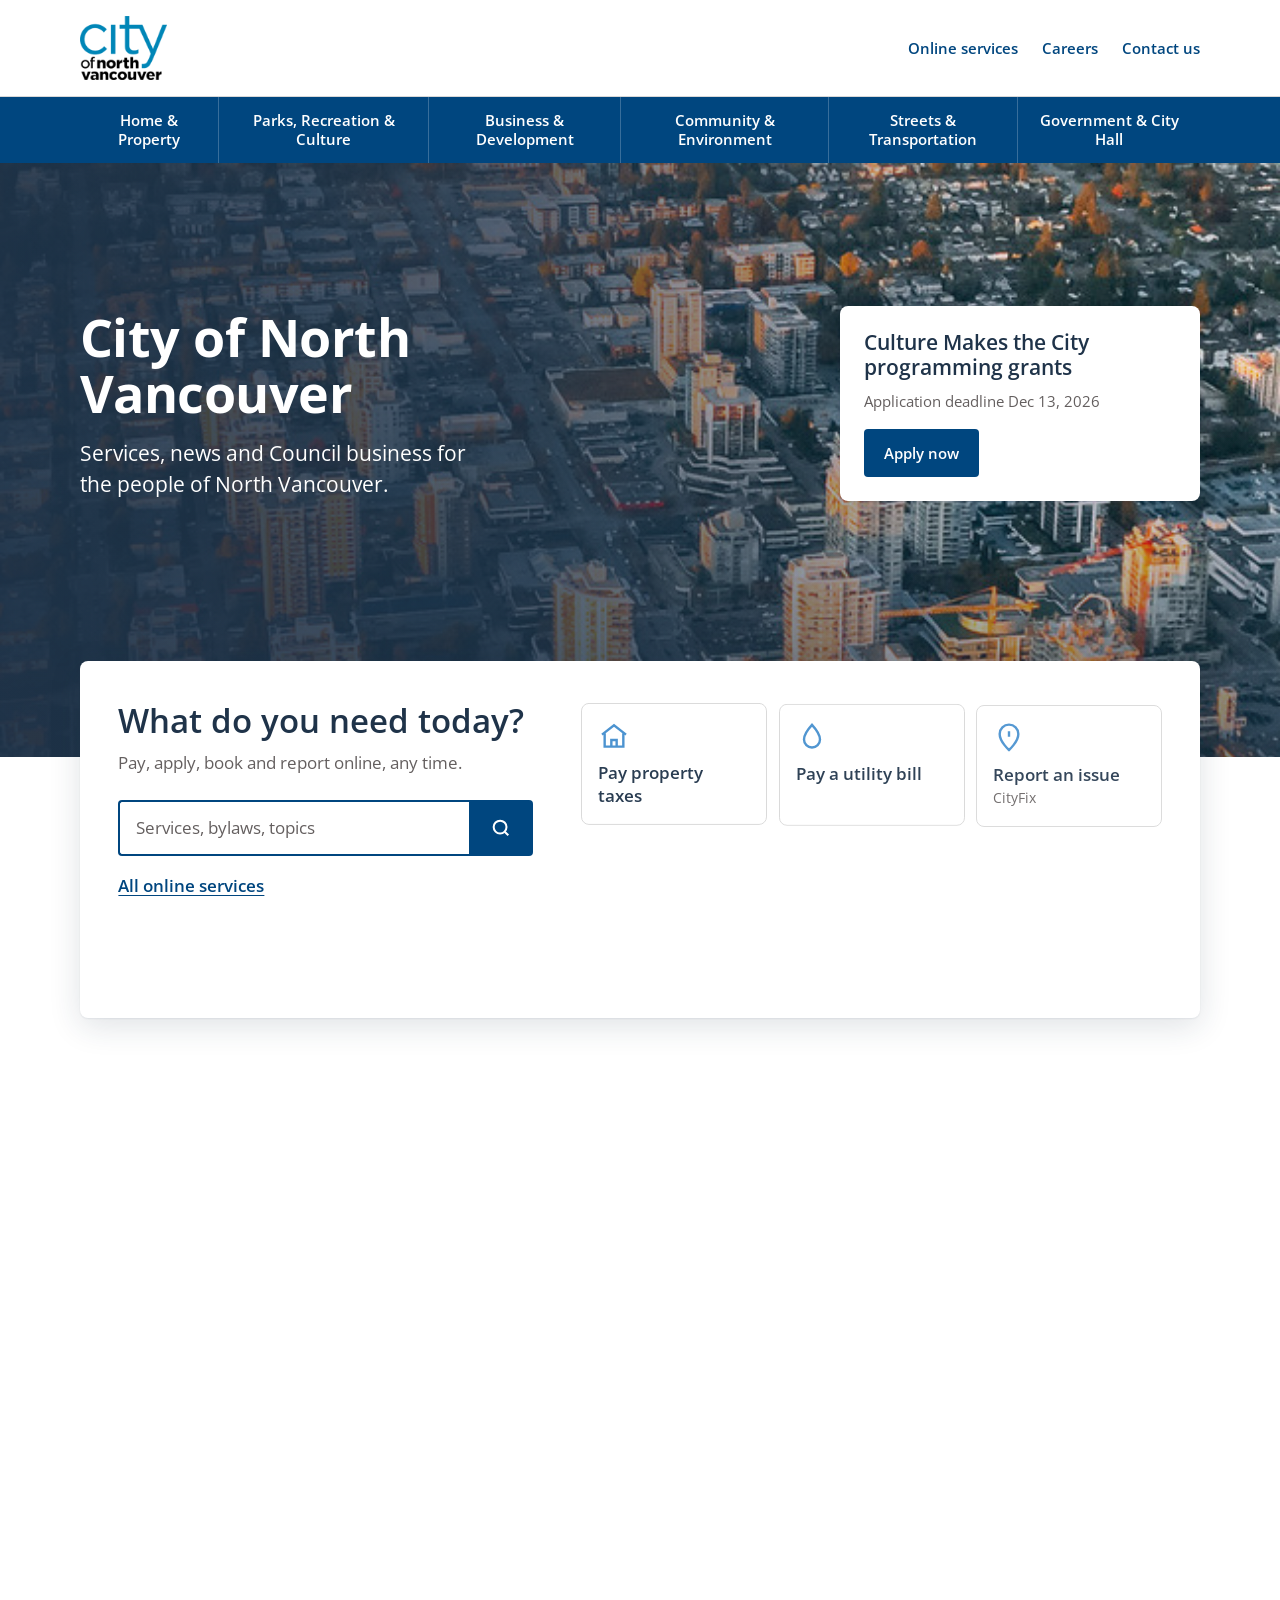
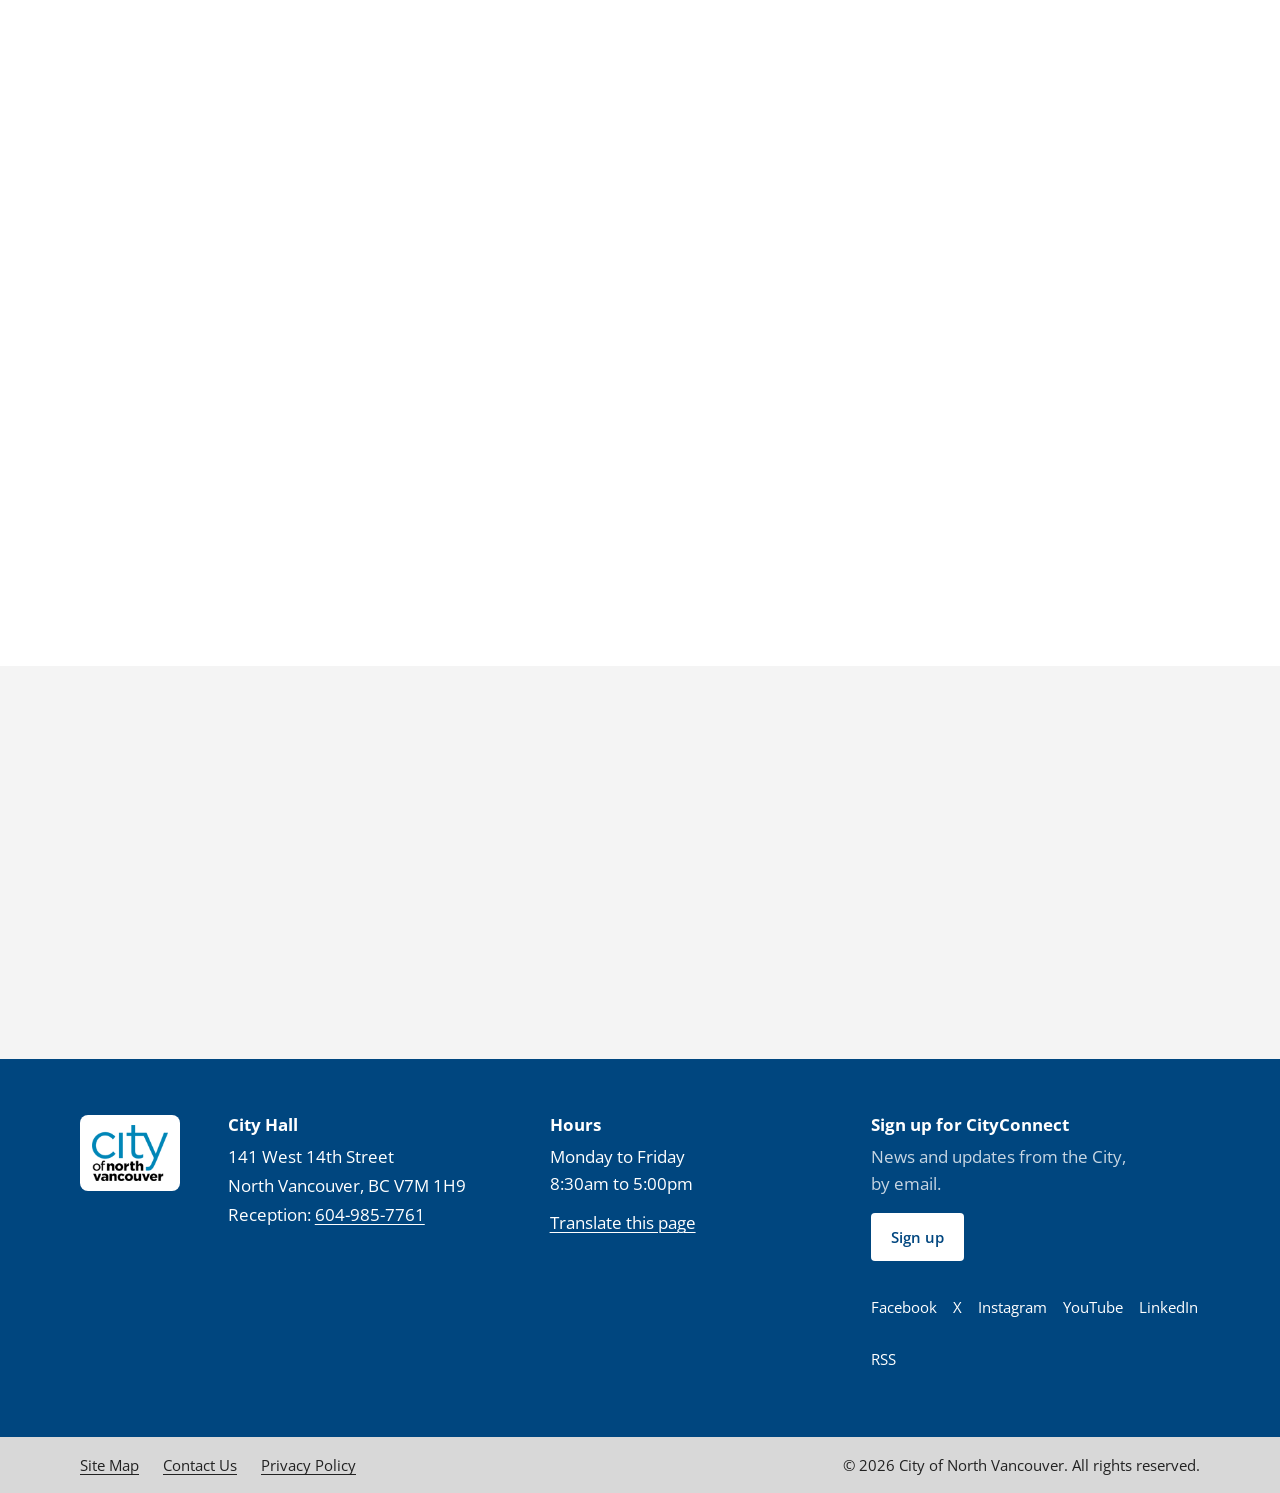
==== commit c7d138ac: "Homepage prototype: separate the menu labels; link Apply now to the grants page The six section labe" ====
--- a/prototypes/homepage.html
+++ b/prototypes/homepage.html
@@ -6,12 +6,13 @@
   "writtenBy": "stardust:prototype (render via impeccable craft → new-work, established world)",
   "writtenAt": "2026-11-16T21:25:00Z",
   "page": "index",
-  "variant": "B",
+  "variant": "C",
   "againstDirection": "stardust/direction.md (Active 2026-11-16T21:02:00Z)",
-  "againstDesign": "DESIGN-B.md / DESIGN-B.json",
-  "shapeBrief": "stardust/prototypes/index-B-shape.md",
+  "againstDesign": "DESIGN-C.md / DESIGN-C.json",
+  "shapeBrief": "stardust/prototypes/index-C-shape.md",
   "fidelity": "quick",
-  "surprise": "low",
+  "surprise": "high",
+  "motion": { "register": "arrival", "registerSource": "direct", "runtimeVersion": "v1", "lenisAssets": { "js": "lenis.min.js", "css": "lenis.min.css" }, "attributesEmitted": ["data-anim", "data-parallax"], "choreographies": ["hero-arrival", "hero-parallax", "rising-plate", "section-entrance"] },
   "capturedSourceLineage": ["header: systemComponents[kind=header]", "hero: #banners slide 3 (aerial)", "featured: #banners slide 1 (grant banner, as text)", "service-router: direction-authorized new (improvement 1)", "around-the-city: #phcontent_0_ctl01_rptFeatures", "news-events: City News & Events list", "links: Quick Links & Resources + Council Meetings", "footer: systemComponents[kind=footer]"],
   "reflexRejectAudit": { "bypassed": "Mode A: Open Sans pinned from the captured surface" },
   "unsourcedContent": [],
@@ -25,6 +26,9 @@
 <title>City of North Vancouver</title>
 <link rel="icon" href="[data-uri]">
 <meta name="description" content="Official website of the City of North Vancouver, British Columbia, Canada.">
+<script>document.documentElement.classList.add('js-anim')</script>
+<link rel="stylesheet" href="lenis.min.css">
+<noscript><style>[data-anim]{opacity:1!important;transform:none!important}.hero-marquee,.post-hero{transform:none!important}.hero-c h1,.hero-c .lede,.hero-c .featured,.hero-marquee img{animation:none!important;opacity:1!important}</style></noscript>
 <link rel="preconnect" href="https://fonts.googleapis.com">
 <link rel="preconnect" href="https://fonts.gstatic.com" crossorigin>
 <link rel="stylesheet" href="https://fonts.googleapis.com/css2?family=Open+Sans:wght@400;600;700&display=swap">
@@ -64,6 +68,14 @@
   --gutter: clamp(16px, 4vw, 40px);
   --shadow-card: 0 1px 2px rgb(31 51 73 / 0.08), 0 6px 20px rgb(31 51 73 / 0.08);
   --focus: 3px solid #438ece;
+  --ease-out-cubic: cubic-bezier(0.25, 0.46, 0.45, 0.94);
+  --ease-out-quart: cubic-bezier(0.42, 0, 0, 1);
+  --ease-expo: cubic-bezier(0.16, 1, 0.3, 1);
+  --enter-duration: 700ms;
+  --enter-stagger: 90ms;
+  --parallax-translate: 35;
+  --parallax-fade: 0.55;
+  --parallax-progress: 0;
 }
 
 *, *::before, *::after { box-sizing: border-box; }
@@ -208,73 +220,31 @@
 .legal ul { list-style: none; margin: 0; padding: 0; display: flex; gap: var(--spacing-lg); flex-wrap: wrap; }
 .legal a { color: #222; }
 
-/* ===== Variant B: photography-led composition ===== */
-.hero-split { display: grid; grid-template-columns: minmax(0, 7fr) minmax(0, 5fr); min-height: 600px; }
-.hero-photo { margin: 0; position: relative; overflow: hidden; }
-.hero-photo img { position: absolute; inset: 0; width: 100%; height: 100%; object-fit: cover; object-position: 55% 50%; }
-.hero-panel { background: var(--cnv-navy); color: #fff; padding: 56px clamp(24px, 4vw, 64px) 48px; display: flex; flex-direction: column; }
-.hero-panel h1 { color: #fff; font-size: clamp(34px, 1.2rem + 2.8vw, var(--heading-xxl)); font-weight: 700; letter-spacing: -0.01em; line-height: 1.08; }
-.hero-panel .lede { margin-top: 12px; font-size: 19px; color: var(--harbour); max-width: 34ch; }
-.search-big.on-navy input { border-color: #fff; }
-.search-big.on-navy button { background: var(--ink); box-shadow: inset 0 0 0 2px #fff; }
-.search-big.on-navy button:hover { background: #000; }
-.hero-panel a:focus-visible, .hero-panel button:focus-visible, .hero-panel input:focus-visible { outline-color: #fff; }
-.panel-h { color: var(--harbour); font-size: 15px; font-weight: 600; letter-spacing: 0.02em; margin-top: 32px; }
-.panel-list { list-style: none; margin: 8px 0 0; padding: 0; }
-.panel-list a { display: flex; align-items: center; gap: 10px; min-height: 48px; padding: 10px 0; border-bottom: 1px solid rgb(255 255 255 / 0.2); color: #fff; text-decoration: none; font-weight: 600; }
-.panel-list a::after { content: ""; margin-left: auto; width: 8px; height: 8px; border-right: 2px solid var(--cnv-blue); border-top: 2px solid var(--cnv-blue); transform: rotate(45deg); flex: none; }
-.panel-list a:hover { text-decoration: underline; }
-.panel-list span { font-weight: 400; color: var(--harbour); font-size: 15px; }
-.panel-all { color: #fff; margin-top: 16px; font-weight: 600; }
-.featured-band { background: var(--mist); border-bottom: 1px solid var(--rule); }
-.featured-band .wrap { display: flex; align-items: center; justify-content: space-between; gap: var(--spacing-lg); padding-block: 20px; flex-wrap: wrap; }
-.featured-band h2 { font-size: 21px; }
-.featured-band h2 span { display: block; font-size: 15px; font-weight: 400; color: var(--muted); margin-top: 2px; }
-.mosaic { list-style: none; margin: 0; padding: 0; display: grid; grid-template-columns: 1.35fr 1fr 1fr; grid-template-rows: repeat(2, minmax(220px, auto)); gap: 16px; }
-.tile { position: relative; border-radius: var(--radius); overflow: hidden; background: var(--ink); min-height: 220px; display: flex; align-items: flex-end; isolation: isolate; }
-.tile-lg { grid-row: span 2; }
-.tile:nth-child(4) { grid-column: 2 / span 2; }
-.tile img { position: absolute; inset: 0; width: 100%; height: 100%; object-fit: cover; z-index: -2; transition: transform .6s cubic-bezier(0.16, 1, 0.3, 1); }
-.tile::before { content: ""; position: absolute; inset: 0; z-index: -1; background: linear-gradient(0deg, rgb(31 51 73 / 0.94) 0%, rgb(31 51 73 / 0.86) 50%, rgb(31 51 73 / 0) 85%); }
-.tile:hover img { transform: scale(1.04); }
-.tile-text { position: relative; padding: 20px 22px; color: #fff; max-width: 46ch; }
-.tile h3 { color: #fff; }
-.tile-lg h3 { font-size: clamp(24px, 1.2rem + 1vw, 33px); }
-.tile h3 a { color: #fff; text-decoration: none; }
-.tile h3 a::after { content: ""; position: absolute; inset: 0; }
-.tile:hover h3 a { text-decoration: underline; }
-.tile p { margin-top: 4px; font-size: 15px; color: #fff; }
-.tile:has(a:focus-visible) { outline: var(--focus); outline-offset: 4px; }
-.tile a:focus-visible { outline: none; }
-.news-b { display: grid; grid-template-columns: minmax(0, 7fr) minmax(0, 5fr); gap: var(--spacing-xl); }
-.lead img { aspect-ratio: 16 / 9; width: 100%; object-fit: cover; border-radius: var(--radius); margin-bottom: 16px; }
-.lead time, .news-b time { font-size: 14px; color: var(--muted); font-weight: 600; }
-.lead h3 { font-size: clamp(24px, 1.2rem + 0.8vw, 28px); margin-top: 4px; }
-.lead h3 a { text-decoration: none; }
-.lead h3 a:hover { text-decoration: underline; text-decoration-color: var(--cnv-blue); }
-.lead p { margin-top: 8px; }
-.news-side .news li:first-child { padding-top: 0; border-top: 0; }
-.events-b { margin-top: 24px; padding: 20px; background: var(--mist); border-radius: var(--radius); }
-.events-b p { margin-top: 6px; }
-.events-b .btn { margin-top: 14px; }
-.events-b .secondary { display: block; margin-top: 12px; font-weight: 600; font-size: var(--body-sm); }
-.links-b { display: grid; grid-template-columns: minmax(0, 2fr) minmax(0, 1fr); gap: var(--spacing-xl); }
-@media (max-width: 1024px) {
-  .hero-split { grid-template-columns: 1fr 1fr; }
-}
-@media (max-width: 899px) {
-  .hero-split { grid-template-columns: 1fr; min-height: 0; }
-  .hero-photo { aspect-ratio: 16 / 9; }
-  .mosaic { grid-template-columns: 1fr 1fr; grid-template-rows: none; }
-  .tile-lg { grid-row: auto; grid-column: 1 / -1; min-height: 300px; }
-  .tile:nth-child(4) { grid-column: auto; }
-  .news-b, .links-b { grid-template-columns: 1fr; }
-}
+/* ===== Variant C: arrival register ===== */
+.hero-c { min-height: clamp(520px, 66vh, 680px); overflow: hidden; }
+.hero.hero-c .wrap { padding-bottom: calc(112px + 16vh); } /* clears the plate overlap (96px) plus its full rising travel (16vh) */
+.hero-marquee { position: absolute; inset: 0 0 -35vh 0; z-index: -2; will-change: transform; }
+.hero-marquee img { width: 100%; height: 100%; object-fit: cover; object-position: 50% 40%; }
+.hero-c::before { background:
+  linear-gradient(90deg, rgb(31 51 73 / 0.92) 0%, rgb(31 51 73 / 0.74) 40%, rgb(31 51 73 / 0.08) 78%),
+  linear-gradient(0deg, rgb(31 51 73 / calc(0.55 + var(--parallax-progress) * 0.35)), transparent 55%); }
+.post-hero { position: relative; z-index: 1; margin-top: -96px; padding-top: 0; will-change: transform; }
+.post-hero > .wrap { background: #fff; border-radius: var(--radius); box-shadow: 0 8px 32px rgb(31 51 73 / 0.14), 0 1px 2px rgb(31 51 73 / 0.08); padding: 40px clamp(20px, 3vw, 48px); max-width: calc(var(--max-width) - 2 * var(--gutter)); }
+@keyframes enterUp { from { opacity: 0; transform: translateY(28px); } to { opacity: 1; transform: none; } }
+@keyframes settle { from { transform: scale(1.08); } to { transform: scale(1); } }
+html.js-anim .hero-marquee img { animation: settle 1600ms var(--ease-expo) both; }
+html.js-anim .hero-c h1 { animation: enterUp var(--enter-duration) var(--ease-out-cubic) 150ms both; }
+html.js-anim .hero-c .lede { animation: enterUp var(--enter-duration) var(--ease-out-cubic) calc(150ms + var(--enter-stagger)) both; }
+html.js-anim .hero-c .featured { animation: enterUp var(--enter-duration) var(--ease-out-cubic) calc(150ms + 3 * var(--enter-stagger)) both; }
 @media (max-width: 599px) {
-  .hero-photo { aspect-ratio: auto; height: 220px; }
-  .hero-panel { padding: 32px var(--gutter); }
-  .mosaic { grid-template-columns: 1fr; }
-  .tile, .tile-lg { min-height: 240px; }
+  .hero-c { min-height: 0; }
+  .hero.hero-c .wrap { padding-block: 112px 104px; }
+  .post-hero { margin-top: -72px; }
+  .post-hero > .wrap { margin-inline: 12px; padding: 28px 16px; }
+}
+@media (prefers-reduced-motion: reduce) {
+  html.js-anim .hero-marquee img, html.js-anim .hero-c h1, html.js-anim .hero-c .lede, html.js-anim .hero-c .featured { animation: none; }
+  .hero-marquee, .post-hero { transform: none !important; }
 }
 
 /* tablet */
@@ -331,13 +301,13 @@
 }
 </style>
 </head>
-<body>
+<body data-motion-register="arrival">
 <!--
-THESIS: North Vancouver's own photographs carry the homepage; refuses the thumbnail-strip municipal portal.
-OWN-WORLD: CNV navy panel meeting a full-height photograph, white page, captioned photo mosaic on ink scrims, CNV blue chevrons and focus, Open Sans 1.25 scale.
-STORY: Visitor sees the city, acts in the navy panel (search + six services), sees the grants deadline, explores places at large scale, reads the lead story, then links and Council.
-FIRST VIEWPORT: Split 7/5 — aerial photo left at full height, navy panel right with h1, search and the Popular services list; grants band at the fold.
-FORM: Photography re-foregrounding (Variant B, brief-pinned by stardust direction; no concept roll). Seed key: n/a (brief-pinned).
+THESIS: The homepage arrives like the city does — the aerial view settles, then residents' tasks rise to meet them; refuses decorative motion and the autoplay carousel.
+OWN-WORLD: Variant A's world (CNV navy bar and footer, white page, CNV blue accents, Open Sans 1.25, own photography) plus one slow, upward arrival choreography.
+STORY: Visitor lands on the city from above, reads the welcome, and the service plate slides up over the photograph as they scroll; places, dated news and links follow in calm entrances.
+FIRST VIEWPORT: 85vh aerial stage, h1 and lede rising in on load, grants card last; the white service plate's top edge overlaps the stage at the fold.
+FORM: Arrival register (Variant C, brief-pinned by stardust direction; identical IA to A). Seed key: n/a (brief-pinned).
 FINISH: unreviewed and undocumented is unfinished; this build ends with the finish review, the verdict, and DESIGN.md
 -->
 <a class="skip" href="#main">Skip to main content</a>
@@ -370,80 +340,88 @@
 </header>
 
 <main id="main">
-  <section class="hero-split" data-section="hero" data-intent="orient-and-act" data-layout="split-7-5" aria-labelledby="h1">
-    <figure class="hero-photo">
-      <img src="media/2023-Aerial-Drone-Shots-of-City-_3__website_homepage_banner_1800x460.jpg" alt="Aerial view of Lonsdale's towers and neighbourhoods at golden hour" width="1800" height="460" fetchpriority="high" loading="eager">
-    </figure>
-    <div class="hero-panel">
-      <h1 id="h1">City of North Vancouver</h1>
-      <p class="lede">Services, news and Council business for the people of North Vancouver.</p>
-      <form class="search-big on-navy" role="search" action="/search">
-        <label class="visually-hidden" for="q-main">Search the City website</label>
-        <input id="q-main" name="q" type="search" placeholder="Services, bylaws, topics">
-        <button type="submit" aria-label="Search"><svg width="22" height="22" viewBox="0 0 24 24" fill="none" stroke="currentColor" stroke-width="2.2" aria-hidden="true"><circle cx="11" cy="11" r="7"/><path d="m20 20-4-4"/></svg></button>
-      </form>
-      <h2 class="panel-h" id="services-h">Popular services</h2>
-      <ul class="panel-list" aria-labelledby="services-h">
-        <li><a href="/home-property/property-taxes">Pay property taxes</a></li>
-        <li><a href="/home-property/utility-rates">Pay a utility bill</a></li>
-        <li><a href="/city-hall/online-services/cityfix">Report an issue <span>CityFix</span></a></li>
-        <li><a href="/city-hall/online-services/citycollect">Garbage &amp; recycling schedule <span>CityCollect</span></a></li>
-        <li><a href="/city-hall/online-services/cityserve">Permits, licences &amp; tickets <span>CityServe</span></a></li>
-        <li><a href="https://icity.cnv.org/">Property search <span>iCity</span></a></li>
+  <section class="hero hero-c" data-section="hero" data-intent="orient" data-layout="full-bleed" aria-labelledby="h1">
+    <div class="hero-marquee" data-parallax><img src="media/2023-Aerial-Drone-Shots-of-City-_3__website_homepage_banner_1800x460.jpg" alt="" width="1800" height="460" fetchpriority="high" loading="eager"></div>
+    <div class="wrap">
+      <div>
+        <h1 id="h1">City of North Vancouver</h1>
+        <p class="lede">Services, news and Council business for the people of North Vancouver.</p>
+      </div>
+      <aside class="featured" aria-labelledby="featured-h">
+        <h2 id="featured-h">Culture Makes the City programming grants</h2>
+        <p>Application deadline Dec 13, 2026</p>
+        <a class="btn" href="/community-environment/grants-funding/culture-makes-the-city-grants">Apply now</a>
+      </aside>
+    </div>
+  </section>
+
+  <section class="section services post-hero" data-section="service-router" data-intent="primary-action" data-layout="grid" data-items="6" aria-labelledby="services-h">
+    <div class="wrap services-grid">
+      <div>
+        <h2 id="services-h">What do you need today?</h2>
+        <p class="intro">Pay, apply, book and report online, any time.</p>
+        <form class="search-big" role="search" action="/search">
+          <label class="visually-hidden" for="q-main">Search the City website</label>
+          <input id="q-main" name="q" type="search" placeholder="Services, bylaws, topics">
+          <button type="submit" aria-label="Search"><svg width="22" height="22" viewBox="0 0 24 24" fill="none" stroke="currentColor" stroke-width="2.2" aria-hidden="true"><circle cx="11" cy="11" r="7"/><path d="m20 20-4-4"/></svg></button>
+        </form>
+        <a class="all-services" href="/city-hall/online-services">All online services</a>
+      </div>
+      <ul class="tiles">
+        <li data-anim><a href="/home-property/property-taxes"><svg viewBox="0 0 24 24" fill="none" stroke-width="1.8" aria-hidden="true"><path d="M3 11 12 4l9 7"/><path d="M5 10v10h14V10"/><path d="M10 20v-5h4v5"/></svg>Pay property taxes</a></li>
+        <li data-anim><a href="/home-property/utility-rates"><svg viewBox="0 0 24 24" fill="none" stroke-width="1.8" aria-hidden="true"><path d="M12 3s6 6.5 6 11a6 6 0 0 1-12 0c0-4.5 6-11 6-11Z"/></svg>Pay a utility bill</a></li>
+        <li data-anim><a href="/city-hall/online-services/cityfix"><svg viewBox="0 0 24 24" fill="none" stroke-width="1.8" aria-hidden="true"><path d="M12 21s7-6.2 7-12a7 7 0 0 0-14 0c0 5.8 7 12 7 12Z"/><path d="M12 7v4M12 14h.01"/></svg><span>Report an issue<small>CityFix</small></span></a></li>
+        <li data-anim><a href="/city-hall/online-services/citycollect"><svg viewBox="0 0 24 24" fill="none" stroke-width="1.8" aria-hidden="true"><path d="M4 7h16M9 7V4h6v3M6 7l1 13h10l1-13"/></svg><span>Garbage &amp; recycling schedule<small>CityCollect</small></span></a></li>
+        <li data-anim><a href="/city-hall/online-services/cityserve"><svg viewBox="0 0 24 24" fill="none" stroke-width="1.8" aria-hidden="true"><rect x="4" y="3" width="16" height="18" rx="2"/><path d="M8 8h8M8 12h8M8 16h5"/></svg><span>Permits, licences &amp; tickets<small>CityServe</small></span></a></li>
+        <li data-anim><a href="https://icity.cnv.org/"><svg viewBox="0 0 24 24" fill="none" stroke-width="1.8" aria-hidden="true"><path d="M9 4 3 6v14l6-2 6 2 6-2V4l-6 2-6-2Z"/><path d="M9 4v14M15 6v14"/></svg><span>Property search<small>iCity</small></span></a></li>
       </ul>
-      <a class="panel-all" href="/city-hall/online-services">All online services</a>
     </div>
   </section>
 
-  <section class="featured-band" data-section="featured" data-intent="campaign" data-layout="band" aria-labelledby="featured-h">
+  <aside class="featured-m" aria-labelledby="featured-m-h">
     <div class="wrap">
-      <h2 id="featured-h">Culture Makes the City programming grants <span>Application deadline Dec 13, 2026</span></h2>
+      <h2 id="featured-m-h">Culture Makes the City programming grants</h2>
+      <p>Application deadline Dec 13, 2026</p>
       <a class="btn" href="/community-environment/grants-funding/culture-makes-the-city-grants">Apply now</a>
     </div>
+  </aside>
+
+  <section class="section" data-section="around-the-city" data-intent="discovery" data-layout="grid" data-items="4" aria-labelledby="atc-h">
+    <div class="wrap">
+      <div class="section-head" data-anim><h2 id="atc-h">Around the City</h2></div>
+      <ul class="cards">
+        <li class="card" data-anim><img src="media/2020-09-09-Pro-MDW-Shipyards-Scenic-Shot_website_Feature_image_344x198-_1_.jpg" alt="The Shipyards plaza on the waterfront" width="344" height="198" loading="lazy"><h3><a href="/parks-recreation/the-shipyards">The Shipyards</a></h3><p>Find out what's happening at The Shipyards!</p></li>
+        <li class="card" data-anim><img src="media/2026-05-23-Public-Works-Open-House-Operations-Centre-Trucks-_74__website_Feature_image_344x198.jpg" alt="Families exploring City trucks at the Public Works open house" width="344" height="198" loading="lazy"><h3><a href="/parks-recreation/events">Community Events Calendar</a></h3><p>Check out local community events. Don't see your event? Submit it.</p></li>
+        <li class="card" data-anim><img src="media/2025-07-Curbside-Collection-_15__website_Feature_image_344x198.jpg" alt="Curbside collection truck picking up green cans" width="344" height="198" loading="lazy"><h3><a href="/home-property/garbage-recycling-green-can">Garbage &amp; Recycling</a></h3><p>Get the details on everything waste-related.</p></li>
+        <li class="card" data-anim><img src="media/2014-09-Construction-Pro-CBR-Lonsdale-Avenue-Construction-workers-croppedwebsiteFeatureimage344.jpg" alt="Construction crew working on Lonsdale Avenue" width="344" height="198" loading="lazy"><h3><a href="/streets-transportation/streets-sidewalks/roadwork">Roadwork &amp; Construction</a></h3><p>Get info about current roadwork and construction happening in the City.</p></li>
+      </ul>
+    </div>
   </section>
 
-  <section class="section" data-section="around-the-city" data-intent="discovery" data-layout="mosaic" data-items="4" aria-labelledby="atc-h">
+  <section class="section" data-section="news-events" data-intent="inform" data-layout="split-2-1" data-items="5" aria-labelledby="news-h" style="padding-top:0">
     <div class="wrap">
-      <div class="section-head"><h2 id="atc-h">Around the City</h2></div>
-      <ul class="mosaic">
-        <li class="tile tile-lg"><img src="media/2020-09-09-Pro-MDW-Shipyards-Scenic-Shot_website_Feature_image_344x198-_1_.jpg" alt="The Shipyards plaza on the waterfront" width="344" height="198" loading="lazy"><div class="tile-text"><h3><a href="/parks-recreation/the-shipyards">The Shipyards</a></h3><p>Find out what's happening at The Shipyards!</p></div></li>
-        <li class="tile"><img src="media/2026-05-23-Public-Works-Open-House-Operations-Centre-Trucks-_74__website_Feature_image_344x198.jpg" alt="Families exploring City trucks at the Public Works open house" width="344" height="198" loading="lazy"><div class="tile-text"><h3><a href="/parks-recreation/events">Community Events Calendar</a></h3><p>Check out local community events. Don't see your event? Submit it.</p></div></li>
-        <li class="tile"><img src="media/2025-07-Curbside-Collection-_15__website_Feature_image_344x198.jpg" alt="Curbside collection truck picking up green cans" width="344" height="198" loading="lazy"><div class="tile-text"><h3><a href="/home-property/garbage-recycling-green-can">Garbage &amp; Recycling</a></h3><p>Get the details on everything waste-related.</p></div></li>
-        <li class="tile"><img src="media/2014-09-Construction-Pro-CBR-Lonsdale-Avenue-Construction-workers-croppedwebsiteFeatureimage344.jpg" alt="Construction crew working on Lonsdale Avenue" width="344" height="198" loading="lazy"><div class="tile-text"><h3><a href="/streets-transportation/streets-sidewalks/roadwork">Roadwork &amp; Construction</a></h3><p>Get info about current roadwork and construction happening in the City.</p></div></li>
-      </ul>
+      <div class="section-head" data-anim><h2 id="news-h">City News &amp; Events</h2><a href="/city-hall/news-room">All news</a></div>
+      <div class="news-grid">
+        <ul class="news">
+          <li data-anim><time datetime="2026-11-05">November 5, 2026</time><h3><a href="/city-hall/news-room/whats-new/2026/11/5/get-ready-for-winter-at-the-shipyards">Get Ready for Winter at The Shipyards</a></h3><p>Check out all of the wonderful, festive activities happening at The Shipyards!</p></li>
+          <li data-anim><time datetime="2026-11-03">November 3, 2026</time><h3><a href="/city-hall/news-room/whats-new/2026/11/3/remembrance-day-in-the-city">Remembrance Day in the City</a></h3><p>Join the community on Wednesday, November 11 at Victoria Park for the Remembrance Day service and parade.</p></li>
+          <li data-anim><time datetime="2026-10-26">October 26, 2026</time><h3><a href="/city-hall/news-room/whats-new/2026/10/26/volunteer-for-a-committee-and-help-shape-your-community">Volunteer for a Committee and Help Shape Your Community</a></h3><p>The City is accepting applications until 5:00 pm on Friday, November 13, 2026.</p></li>
+          <li data-anim><time datetime="2026-10-21">October 21, 2026</time><h3><a href="/city-hall/news-room/news-releases/2026/10/21/official-results-announced-for-the-2026-general-local-election-for-the-city-of-north-vancouver">Official results announced for the 2026 General Local Election for the City of North Vancouver</a></h3><p>On Saturday, October 17, 2026, electors voted for one mayor, six councillors, and three school trustees.</p></li>
+        </ul>
+        <aside class="events" data-anim aria-labelledby="events-h">
+          <img src="media/2026-SOTS-Homepage-banner.jpg" alt="Crowds gather around the lit tree at The Shipyards" width="1800" height="460" loading="lazy">
+          <h3 id="events-h">Community events</h3>
+          <p>Check out local community events. Don't see your event? Submit it.</p>
+          <a class="btn" href="/parks-recreation/events">Events calendar</a>
+          <a class="secondary" href="/parks-recreation/events">Submit an event</a>
+        </aside>
+      </div>
     </div>
   </section>
 
-  <section class="section" data-section="news-events" data-intent="inform" data-layout="lead-plus-list" data-items="5" aria-labelledby="news-h" style="padding-top:0">
-    <div class="wrap">
-      <div class="section-head"><h2 id="news-h">City News &amp; Events</h2><a href="/city-hall/news-room">All news</a></div>
-      <div class="news-b">
-        <article class="lead">
-          <img src="media/2026-SOTS-Homepage-banner.jpg" alt="Crowds gather around the lit tree at The Shipyards" width="1800" height="460" loading="lazy">
-          <time datetime="2026-11-05">November 5, 2026</time>
-          <h3><a href="/city-hall/news-room/whats-new/2026/11/5/get-ready-for-winter-at-the-shipyards">Get Ready for Winter at The Shipyards</a></h3>
-          <p>Check out all of the wonderful, festive activities happening at The Shipyards!</p>
-        </article>
-        <div class="news-side">
-          <ul class="news">
-            <li><time datetime="2026-11-03">November 3, 2026</time><h3><a href="/city-hall/news-room/whats-new/2026/11/3/remembrance-day-in-the-city">Remembrance Day in the City</a></h3></li>
-            <li><time datetime="2026-10-26">October 26, 2026</time><h3><a href="/city-hall/news-room/whats-new/2026/10/26/volunteer-for-a-committee-and-help-shape-your-community">Volunteer for a Committee and Help Shape Your Community</a></h3></li>
-            <li><time datetime="2026-10-21">October 21, 2026</time><h3><a href="/city-hall/news-room/news-releases/2026/10/21/official-results-announced-for-the-2026-general-local-election-for-the-city-of-north-vancouver">Official results announced for the 2026 General Local Election for the City of North Vancouver</a></h3></li>
-          </ul>
-          <aside class="events-b" aria-labelledby="events-h">
-            <h3 id="events-h">Community events</h3>
-            <p>Check out local community events. Don't see your event? Submit it.</p>
-            <a class="btn" href="/parks-recreation/events">Events calendar</a>
-            <a class="secondary" href="/parks-recreation/events">Submit an event</a>
-          </aside>
-        </div>
-      </div>
-    </div>
-  </section>
-
-  <section class="section links" data-section="links" data-intent="cross-link" data-layout="three-column" data-items="12">
-    <div class="wrap links-b">
-      <div>
+  <section class="section links" data-section="links" data-intent="cross-link" data-layout="two-column" data-items="12">
+    <div class="wrap links-grid">
+      <div data-anim>
         <h2 id="ql-h">Quick Links &amp; Resources</h2>
         <ul class="linklist two" aria-labelledby="ql-h">
           <li><a href="/business-development/business-licences">Apply for Business Licence</a></li>
@@ -456,7 +434,7 @@
           <li><a href="/city-hall/online-services/cityfix">Get the CityFix App</a></li>
         </ul>
       </div>
-      <div>
+      <div data-anim>
         <h2 id="cm-h">Council Meetings</h2>
         <ul class="linklist" aria-labelledby="cm-h">
           <li><a href="/city-hall/council-meetings">Council Meetings</a></li>
@@ -511,5 +489,279 @@
 b.addEventListener('click',()=>{const o=b.getAttribute('aria-expanded')==='true';b.setAttribute('aria-expanded',String(!o));n.classList.toggle('is-open',!o);});
 document.addEventListener('keydown',e=>{if(e.key==='Escape'&&n.classList.contains('is-open')){n.classList.remove('is-open');b.setAttribute('aria-expanded','false');b.focus();}});}
 </script>
+<script src="lenis.min.js"></script>
+<script>
+(function () {
+  const prefersReducedMotion = window.matchMedia('(prefers-reduced-motion: reduce)').matches;
+
+  // ── Lenis bootstrap ────────────────────────────────────────────
+  const lenis = new Lenis({ lerp: 0.1, smoothWheel: !prefersReducedMotion });
+  window.__lenis = lenis;
+  (function raf(t) { lenis.raf(t); requestAnimationFrame(raf); })(performance.now());
+
+  // ── Nav scrolled state ─────────────────────────────────────────
+  const nav = document.getElementById('nav');
+  if (nav) lenis.on('scroll', ({ scroll }) => {
+    nav.classList.toggle('scrolled', scroll > 40);
+  });
+
+  // ── Helpers ────────────────────────────────────────────────────
+  const clamp = (v, lo, hi) => v < lo ? lo : v > hi ? hi : v;
+  const easeOut3 = t => 1 - Math.pow(1 - t, 3);
+  const getDocTop = el => el.getBoundingClientRect().top + (window.__lenis ? window.__lenis.scroll : window.scrollY);
+
+  // ── Register-specific configuration ────────────────────────────
+  // `prototype --cinematic` rewrites this block per the active register.
+  const animConfig = {
+    parallax:      { translate: 35, fade: 0.55, rangeStart: 0, range: 80 },
+    plansParallax: { translate: 16, rangeStart: 0, range: 80 },
+    cards:         { trigger: 0.95, range: 0.2, slide: 40, stagger: 0.05 }, // arrival, tuned: reveal completes in the lower third of the viewport
+    wordmark:      { range: 0.6, clip: 80 },
+  };
+
+  // ── data-split: pre-process letter spans ───────────────────────
+  document.querySelectorAll('[data-split]').forEach((el) => {
+    const text = el.textContent;
+    el.textContent = '';
+    text.split('').forEach((ch) => {
+      const s = document.createElement('span');
+      s.textContent = ch === ' ' ? ' ' : ch;
+      s.style.opacity = '0';
+      s.style.transform = 'translateY(60%)';
+      s.style.filter = 'blur(8px)';
+      el.appendChild(s);
+    });
+  });
+
+  // ── Register lists ─────────────────────────────────────────────
+  const animList = [];     // [data-anim] / [data-tile-anim]
+  const headWords = [];    // .display-head .word — clip-path reveals
+  const splitLetters = []; // [data-split] letters
+  let wordmarkEl = null, wordmarkTop = 0;
+
+  function measure() {
+    const postHeroEl = document.querySelector('.post-hero');
+    const savedTransform = postHeroEl ? postHeroEl.style.transform : '';
+    if (postHeroEl) postHeroEl.style.transform = '';
+
+    animList.forEach(({ el }) => { el.style.opacity = el.style.transform = el.style.willChange = ''; });
+    animList.length = 0;
+    headWords.length = 0;
+    splitLetters.length = 0;
+
+    document.querySelectorAll('[data-anim], [data-tile-anim]').forEach((el) => {
+      const parent = el.closest('.band, .ops-band, .alerts, .access, .news, .ops-section > div, .ops-tiles, .ops-alerts, .ops-mini, section');
+      let stagger = 0;
+      if (parent) {
+        const peers = parent.querySelectorAll('[data-anim], [data-tile-anim]');
+        const idx = Array.prototype.indexOf.call(peers, el);
+        stagger = (idx % 8) * animConfig.cards.stagger;
+      }
+      if (prefersReducedMotion) { el.style.opacity = '1'; el.style.transform = 'none'; return; } // fix: measure() on load/resize must not re-hide under reduced motion
+      el.style.opacity = '0';
+      el.style.transform = el.hasAttribute('data-tile-anim')
+        ? `translateY(28px) rotateX(8deg)`
+        : `translateY(${animConfig.cards.slide}px)`;
+      el.style.willChange = 'opacity, transform';
+      animList.push({ el, triggerTop: getDocTop(el), staggerDelay: stagger });
+    });
+
+    // Display-head word clip-path reveals (kinetic-display register)
+    document.querySelectorAll('.display-head, .terminals-band__head h2').forEach((head) => {
+      const words = head.querySelectorAll('.word');
+      const top = getDocTop(head);
+      words.forEach((w, i) => {
+        w.style.clipPath = 'inset(0 100% 0 0)';
+        w.style.transform = 'translateY(110%)';
+        w.style.willChange = 'clip-path, transform';
+        headWords.push({ el: w, triggerTop: top, staggerDelay: i * 0.15 });
+      });
+    });
+
+    // [data-split] letter list
+    document.querySelectorAll('[data-split]').forEach((el) => {
+      const top = getDocTop(el);
+      el.querySelectorAll('span').forEach((s, i) => {
+        splitLetters.push({ el: s, triggerTop: top, staggerDelay: i * 0.05 });
+      });
+    });
+
+    // Footer wordmark wipe-up
+    wordmarkEl = document.querySelector('.site-footer__wordmark');
+    if (wordmarkEl) {
+      wordmarkTop = getDocTop(wordmarkEl);
+      wordmarkEl.style.clipPath = `inset(${animConfig.wordmark.clip}% 0 0 0)`;
+      wordmarkEl.style.willChange = 'clip-path';
+    }
+
+    if (postHeroEl) postHeroEl.style.transform = savedTransform;
+  }
+
+  // ── [data-countup]: IO-triggered numeric tween ─────────────────
+  const countSeen = new WeakSet();
+  const countObserver = new IntersectionObserver((entries) => {
+    entries.forEach((entry) => {
+      if (!entry.isIntersecting || countSeen.has(entry.target)) return;
+      countSeen.add(entry.target);
+      const target = +entry.target.getAttribute('data-countup');
+      const duration = target > 20 ? 1400 : target > 5 ? 900 : 600;
+      const start = performance.now();
+      (function step(now) {
+        const t = clamp((now - start) / duration, 0, 1);
+        entry.target.textContent = String(Math.round(easeOut3(t) * target));
+        if (t < 1) requestAnimationFrame(step);
+      })(performance.now());
+    });
+  }, { threshold: 0.4 });
+  document.querySelectorAll('[data-countup]').forEach((el) => countObserver.observe(el));
+
+  // ── [data-flip]: IO-triggered split-flap digit randomization ───
+  const flipObserver = new IntersectionObserver((entries) => {
+    entries.forEach((entry) => {
+      if (!entry.isIntersecting || entry.target.dataset.flipped === '1') return;
+      entry.target.dataset.flipped = '1';
+      const target = +entry.target.getAttribute('data-flip');
+      const total = 8 + Math.floor(Math.random() * 4);
+      let i = 0;
+      (function flap() {
+        if (i >= total) { entry.target.textContent = String(target); return; }
+        entry.target.textContent = String(Math.floor(Math.random() * 10));
+        i++;
+        setTimeout(flap, 60);
+      })();
+    });
+  }, { threshold: 0.5 });
+  document.querySelectorAll('[data-flip]').forEach((el) => flipObserver.observe(el));
+
+  // ── [data-fill]: IO-triggered bar fill ─────────────────────────
+  const fillObserver = new IntersectionObserver((entries) => {
+    entries.forEach((entry) => {
+      if (!entry.isIntersecting || entry.target.dataset.filled === '1') return;
+      entry.target.dataset.filled = '1';
+      const pct = +entry.target.getAttribute('data-fill');
+      setTimeout(() => { entry.target.style.width = pct + '%'; }, 120);
+    });
+  }, { threshold: 0.4 });
+  document.querySelectorAll('[data-fill]').forEach((el) => fillObserver.observe(el));
+
+  // ── Live refresh sweep (live-systems register) ─────────────────
+  const sweepEl = document.querySelector('.live-sweep');
+  if (sweepEl && !prefersReducedMotion) {
+    setInterval(() => {
+      sweepEl.classList.add('sweep');
+      setTimeout(() => sweepEl.classList.remove('sweep'), 1700);
+    }, 5400);
+  }
+
+  // ── rAF loop: scroll-progress reveals + parallax ───────────────
+  const heroMarqueeEl = document.querySelector('.hero-marquee');
+  const postHeroEl = document.querySelector('.post-hero');
+  let _lastMB = null;
+
+  (function tick() {
+    if (prefersReducedMotion) { requestAnimationFrame(tick); return; }
+    const sY = window.__lenis ? window.__lenis.scroll : window.scrollY;
+    const vh = window.innerHeight;
+    const isDesktop = window.innerWidth > 767;
+
+    // Hero parallax
+    if (heroMarqueeEl) {
+      const pp = animConfig.parallax;
+      if (isDesktop) {
+        const rs = pp.rangeStart / 100 * vh;
+        const re = pp.range / 100 * vh;
+        const p = easeOut3(clamp((sY - rs) / (re - rs), 0, 1));
+        heroMarqueeEl.style.transform = `translateY(${p * -pp.translate}vh)`;
+        document.documentElement.style.setProperty('--parallax-progress', p);
+      } else {
+        heroMarqueeEl.style.transform = '';
+        document.documentElement.style.setProperty('--parallax-progress', 0);
+      }
+    }
+
+    // Post-hero rises faster
+    let postHeroOffsetPx = 0;
+    if (postHeroEl) {
+      const pp2 = animConfig.plansParallax;
+      if (isDesktop) {
+        const rs = pp2.rangeStart / 100 * vh;
+        const re = pp2.range / 100 * vh;
+        const p = easeOut3(clamp((sY - rs) / (re - rs), 0, 1));
+        postHeroOffsetPx = p * -pp2.translate / 100 * vh;
+        postHeroEl.style.transform = `translateY(${p * -pp2.translate}vh)`;
+        const newMB = `${p * -pp2.translate}vh`;
+        if (newMB !== _lastMB) { postHeroEl.style.marginBottom = newMB; _lastMB = newMB; }
+      } else {
+        postHeroEl.style.transform = '';
+        if (_lastMB !== '') { postHeroEl.style.marginBottom = ''; _lastMB = ''; }
+      }
+    }
+
+    // Scroll-progress entrances
+    for (let i = 0; i < animList.length; i++) {
+      const item = animList[i];
+      const { trigger, range, slide } = animConfig.cards;
+      const raw = (sY + vh * trigger - (item.triggerTop + postHeroOffsetPx)) / (vh * range);
+      const p = easeOut3(clamp(raw - item.staggerDelay, 0, 1));
+      item.el.style.opacity = String(p);
+      if (item.el.hasAttribute('data-tile-anim')) {
+        item.el.style.transform = `translateY(${(1 - p) * 28}px) rotateX(${(1 - p) * 8}deg)`;
+      } else {
+        item.el.style.transform = `translateY(${(1 - p) * slide}px)`;
+      }
+    }
+
+    // Display-head clip-path word reveals
+    for (let i = 0; i < headWords.length; i++) {
+      const item = headWords[i];
+      const raw = (sY + vh * 0.85 - (item.triggerTop + postHeroOffsetPx)) / (vh * 0.30);
+      const p = easeOut3(clamp(raw - item.staggerDelay, 0, 1));
+      item.el.style.clipPath = `inset(0 ${(1 - p) * 100}% 0 0)`;
+      item.el.style.transform = `translateY(${(1 - p) * 110}%)`;
+    }
+
+    // [data-split] letter reveals
+    for (let i = 0; i < splitLetters.length; i++) {
+      const item = splitLetters[i];
+      const raw = (sY + vh * 0.85 - (item.triggerTop + postHeroOffsetPx)) / (vh * 0.35);
+      const p = easeOut3(clamp(raw - item.staggerDelay, 0, 1));
+      item.el.style.opacity = String(p);
+      item.el.style.transform = `translateY(${(1 - p) * 60}%)`;
+      item.el.style.filter = `blur(${(1 - p) * 8}px)`;
+    }
+
+    // Footer wordmark wipe-up
+    if (wordmarkEl) {
+      const adjustedTop = wordmarkTop + postHeroOffsetPx;
+      const wP = easeOut3(clamp((sY + vh - adjustedTop) / (vh * animConfig.wordmark.range), 0, 1));
+      wordmarkEl.style.clipPath = `inset(${(1 - wP) * animConfig.wordmark.clip}% 0 0 0)`;
+    }
+
+    requestAnimationFrame(tick);
+  })();
+
+  measure();
+  window.addEventListener('load',   () => requestAnimationFrame(measure), { once: true });
+  window.addEventListener('resize', measure, { passive: true });
+
+  // ── Reduced-motion: force final states ─────────────────────────
+  if (prefersReducedMotion) {
+    document.querySelectorAll('[data-anim], [data-tile-anim], [data-split] span').forEach((el) => {
+      el.style.opacity = '1';
+      el.style.transform = 'none';
+      el.style.filter = 'none';
+      el.style.clipPath = 'none';
+    });
+    document.querySelectorAll('.word').forEach((el) => {
+      el.style.clipPath = 'none';
+      el.style.transform = 'none';
+    });
+    document.querySelectorAll('[data-countup]').forEach((el) => { el.textContent = el.getAttribute('data-countup'); });
+    document.querySelectorAll('[data-flip]').forEach((el) => { el.textContent = el.getAttribute('data-flip'); });
+    document.querySelectorAll('[data-fill]').forEach((el) => { el.style.width = el.getAttribute('data-fill') + '%'; });
+  }
+})();
+
+</script>
 </body>
 </html>
--- a/prototypes/lenis.min.css
+++ b/prototypes/lenis.min.css
@@ -0,0 +1 @@
+html.lenis,html.lenis body{height:auto}.lenis:not(.lenis-autoToggle).lenis-stopped{overflow:clip}.lenis [data-lenis-prevent],.lenis [data-lenis-prevent-wheel],.lenis [data-lenis-prevent-touch],.lenis [data-lenis-prevent-vertical],.lenis [data-lenis-prevent-horizontal]{overscroll-behavior:contain}.lenis.lenis-smooth iframe{pointer-events:none}.lenis.lenis-autoToggle{transition-property:overflow;transition-duration:1ms;transition-behavior:allow-discrete}
